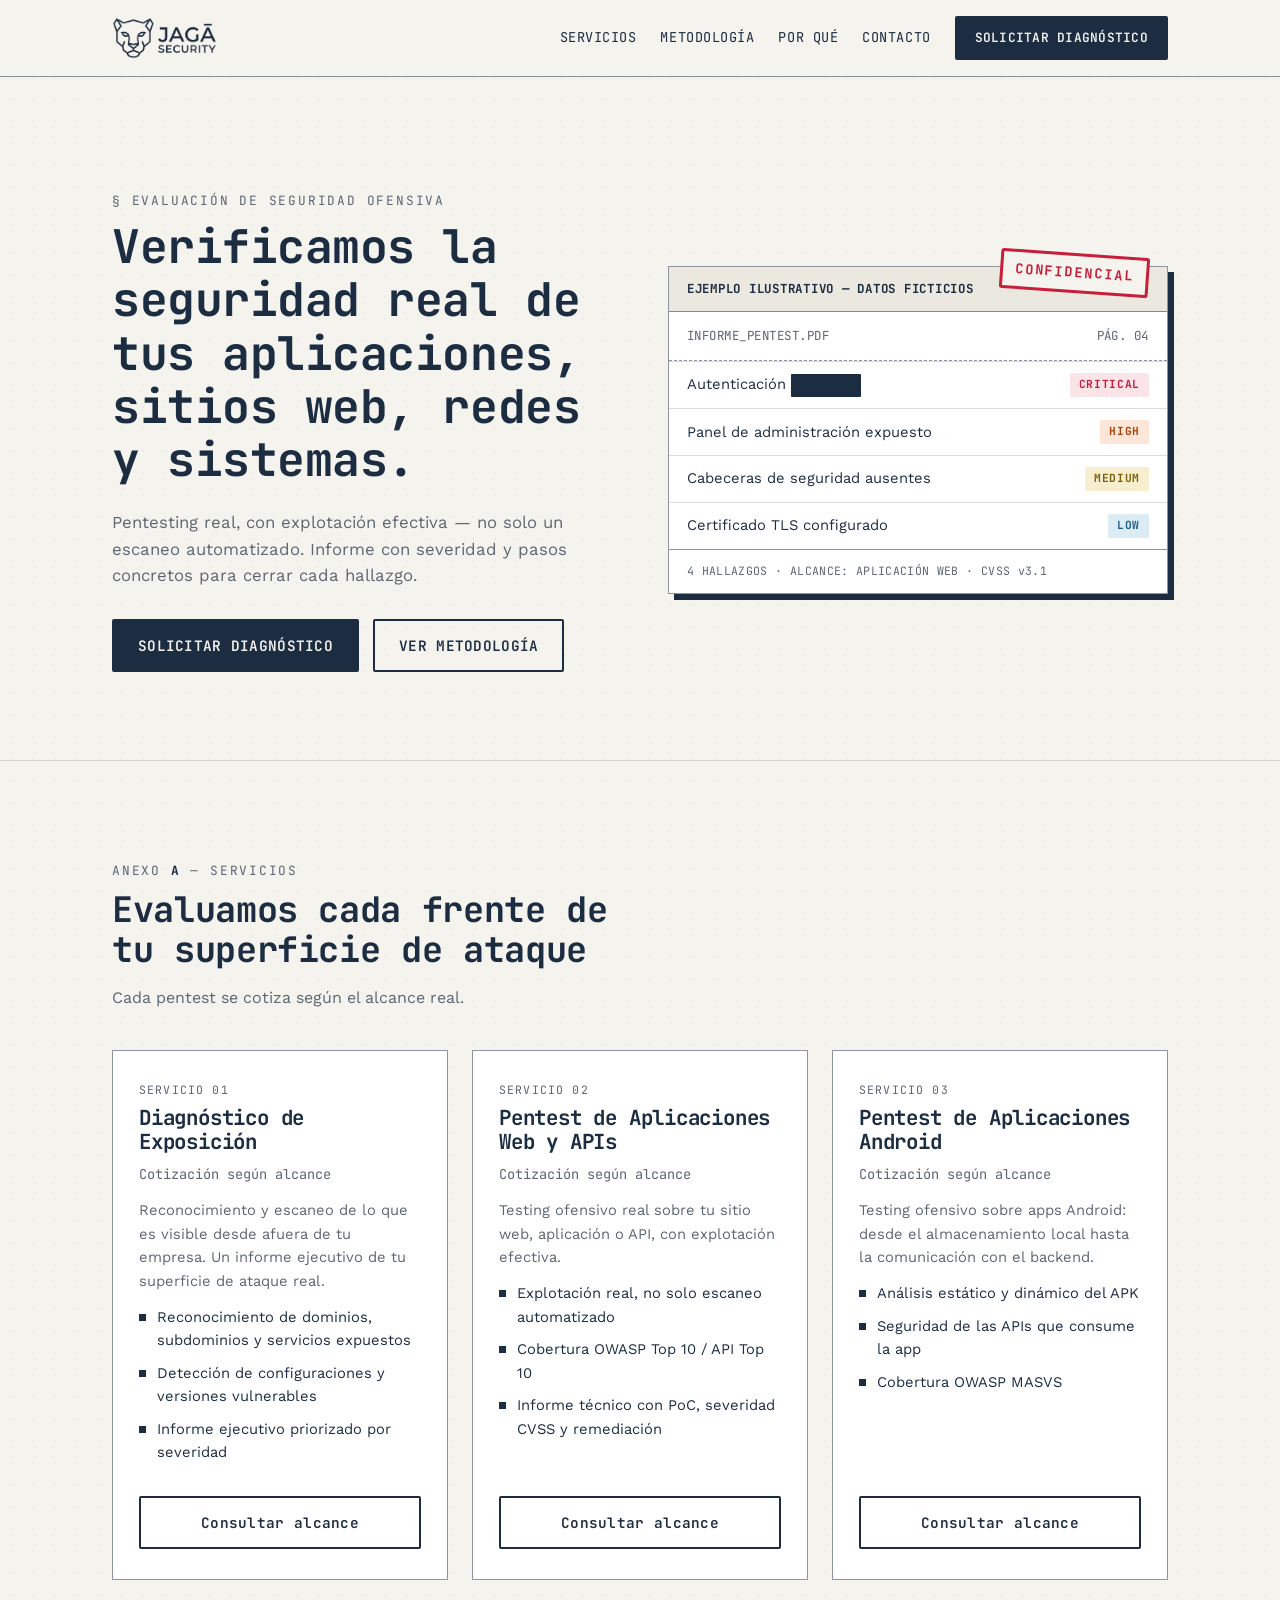
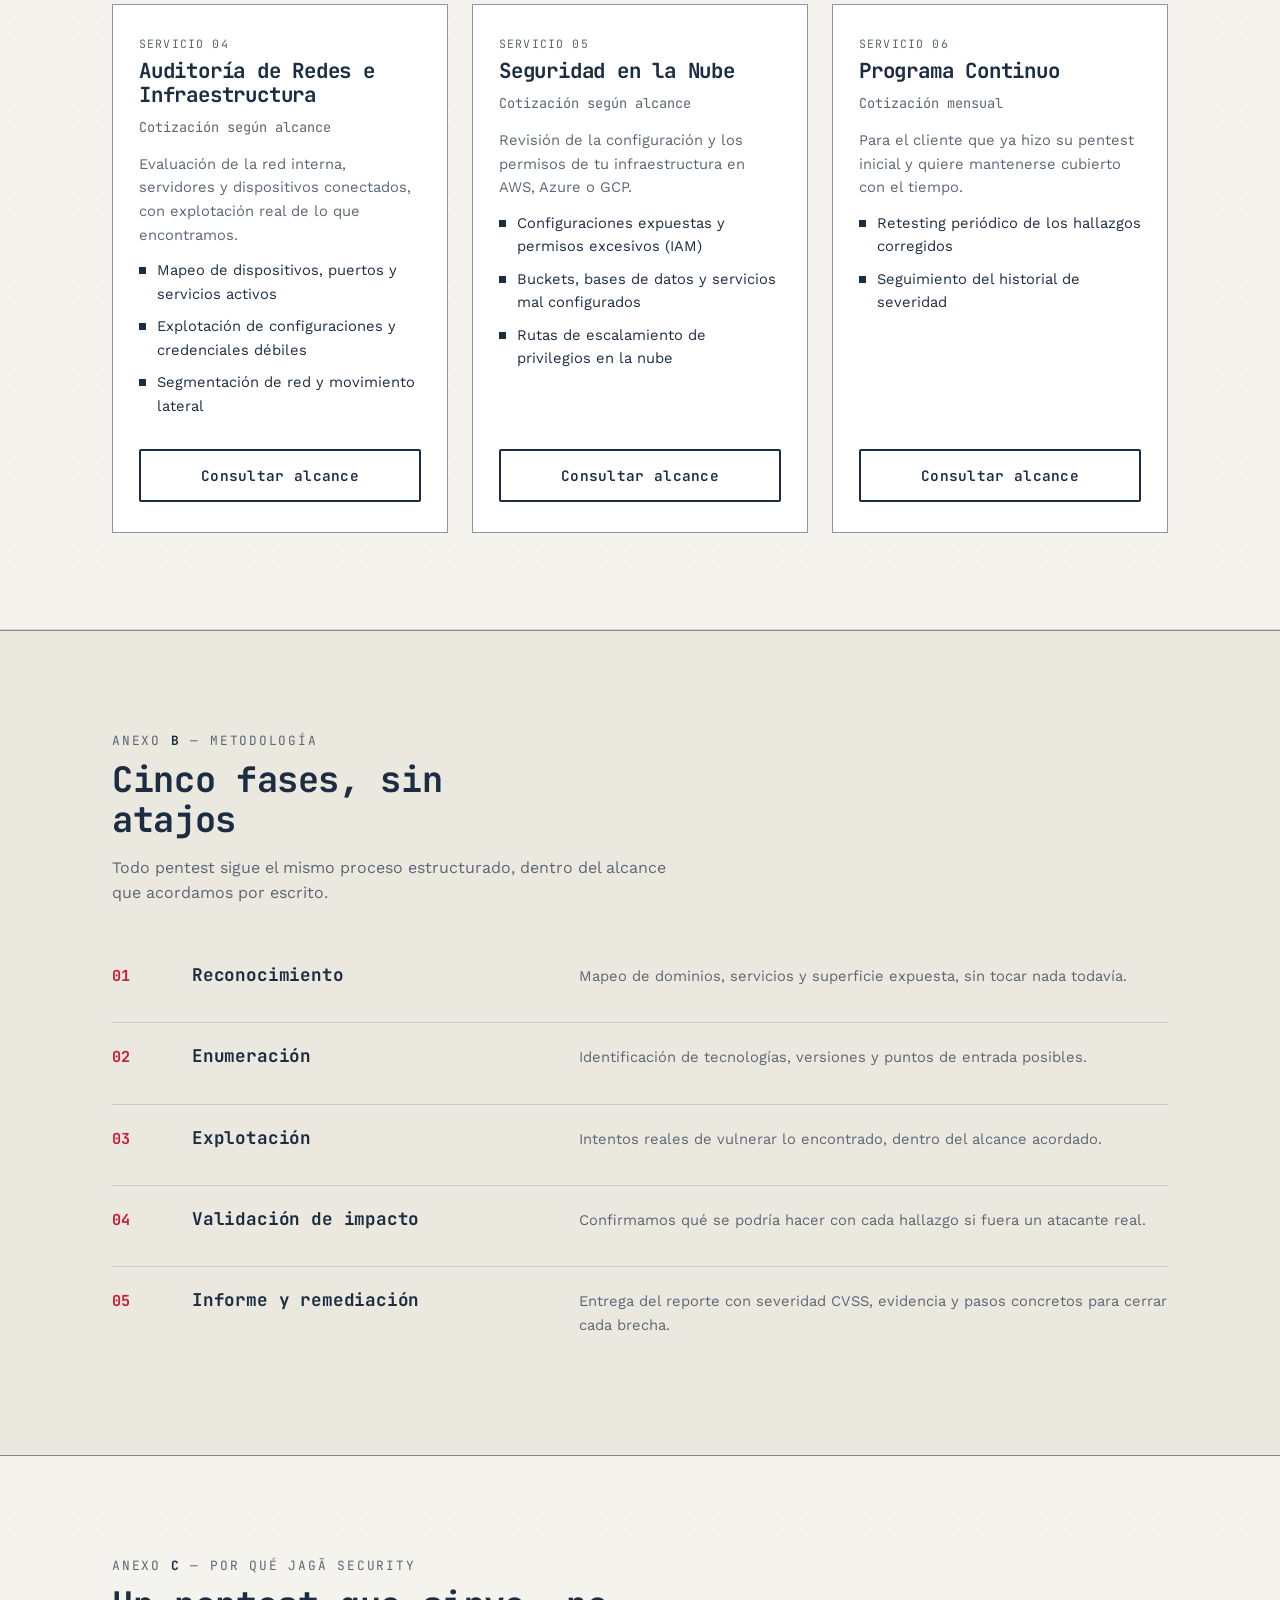
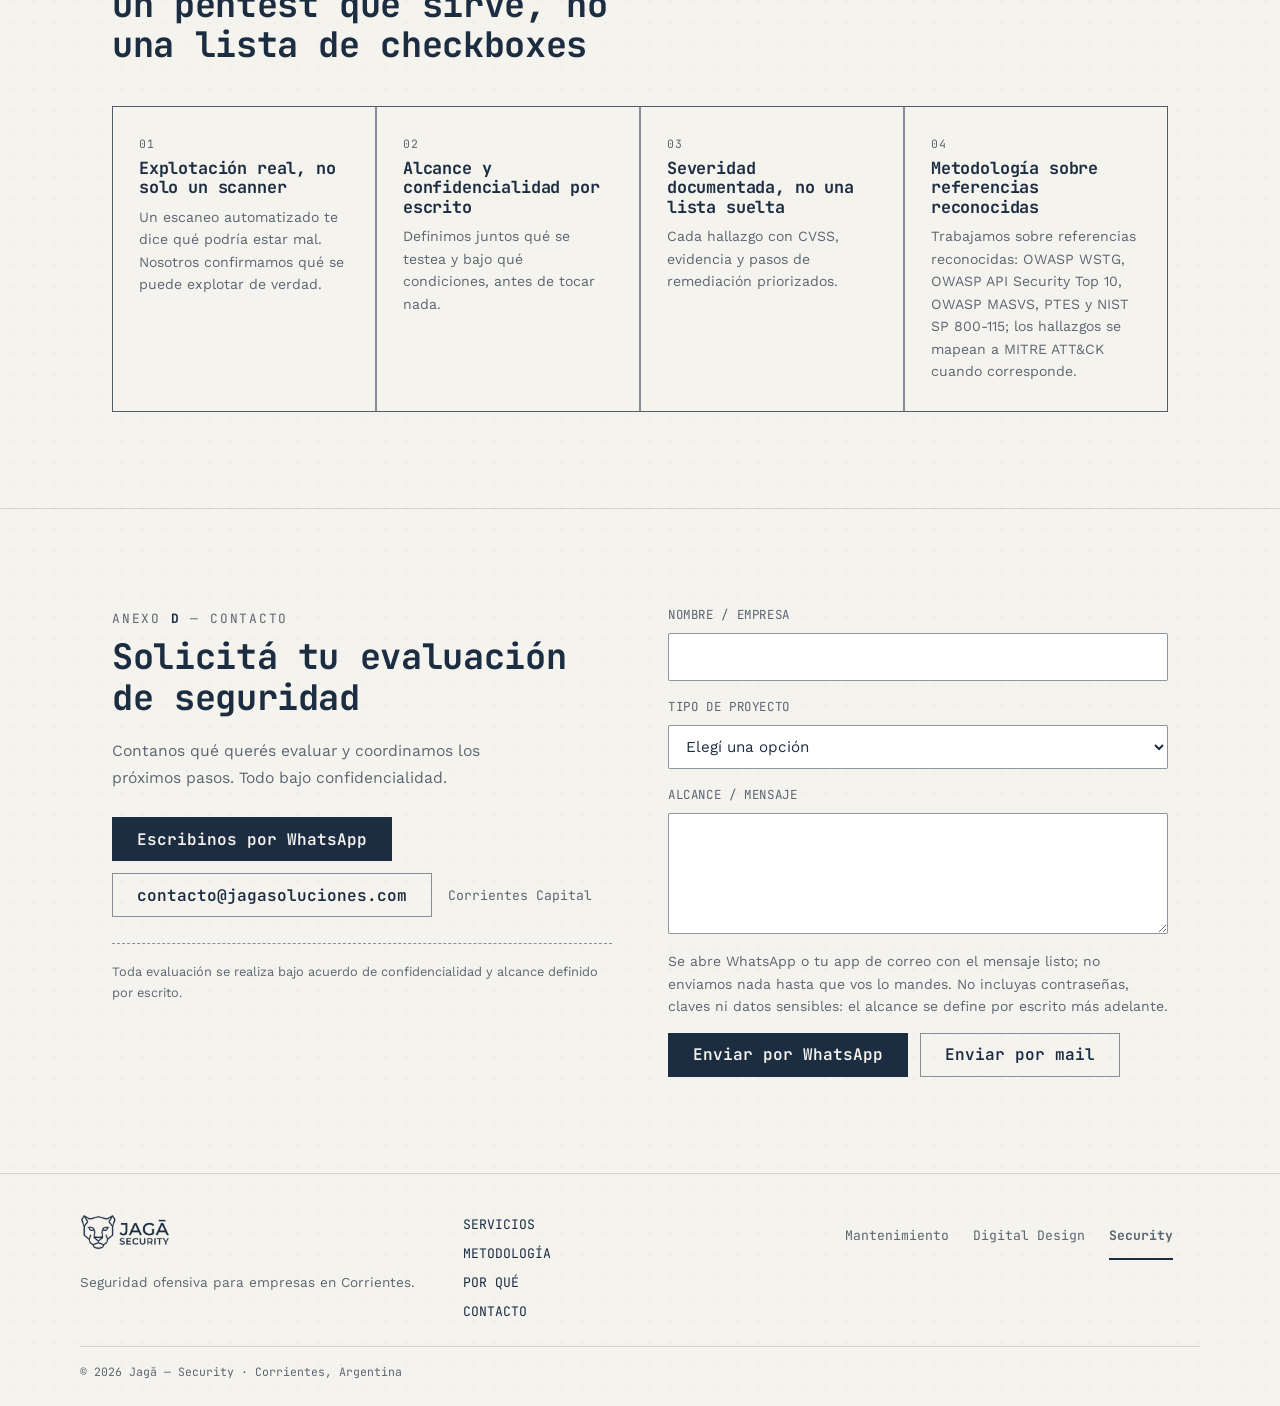
==== index.html @ 479a95fb "fix(security): quitar respuesta ante incidentes del Programa Continuo Co-Authored-By: Claude Opus 5." ====
<!DOCTYPE html>
<html lang="es">
<head>
<meta charset="utf-8">
<meta http-equiv="Content-Security-Policy" content="default-src 'none'; script-src 'self'; style-src 'self' 'unsafe-inline'; img-src 'self' data:; font-src 'self'; connect-src 'none'; frame-src 'none'; media-src 'none'; object-src 'none'; base-uri 'none'; form-action 'none'">
<meta name="referrer" content="no-referrer">
<meta name="viewport" content="width=device-width, initial-scale=1.0">
<title>Jagā Security — Pentesting y Seguridad Ofensiva en Corrientes</title>
<meta name="description" content="Pentesting real sobre tu aplicación web, API o infraestructura. Explotación efectiva, no solo un escaneo — informe con severidad CVSS y remediación. Corrientes Capital.">
<link rel="canonical" href="https://security.jagasoluciones.com/">

<!-- Open Graph -->
<meta property="og:type" content="website">
<meta property="og:site_name" content="Jagā Security">
<meta property="og:title" content="Jagā Security — Pentesting y Auditorías de Seguridad Ofensiva">
<meta property="og:description" content="Explotación real, no solo un escaneo. Informe con severidad CVSS y remediación. Corrientes Capital.">
<meta property="og:url" content="https://security.jagasoluciones.com/">
<meta property="og:locale" content="es_AR">

<!-- Twitter -->
<meta name="twitter:card" content="summary">
<meta name="twitter:title" content="Jagā Security — Pentesting y Auditorías de Seguridad Ofensiva">
<meta name="twitter:description" content="Explotación real, no solo un escaneo. Informe con severidad CVSS y remediación. Corrientes Capital.">

<meta name="robots" content="index, follow">
<meta name="theme-color" content="#f5f3ee">

<!-- Favicon: monograma en línea, sin depender de un archivo externo -->
<link rel="icon" href="data:image/svg+xml,%3Csvg xmlns='http://www.w3.org/2000/svg' viewBox='0 0 32 32'%3E%3Crect width='32' height='32' fill='%23f5f3ee'/%3E%3Cpath d='M10 8h7a6.5 6.5 0 0 1 0 13H10' fill='none' stroke='%231c2d42' stroke-width='2.2' stroke-linecap='square'/%3E%3C/svg%3E">

<link rel="preload" href="fonts/work-sans-latin-400-normal.woff2" as="font" type="font/woff2" crossorigin>

<link rel="stylesheet" href="jaga-shared.css">
<link rel="stylesheet" href="styles.css">

<!-- JSON-LD: LocalBusiness -->
<script type="application/ld+json">
{
  "@context": "https://schema.org",
  "@type": "ProfessionalService",
  "name": "Jagā Security",
  "url": "https://security.jagasoluciones.com/",
  "email": "contacto@jagasoluciones.com",
  "address": {
    "@type": "PostalAddress",
    "addressLocality": "Corrientes",
    "addressRegion": "Corrientes",
    "addressCountry": "AR"
  },
  "geo": { "@type": "GeoCoordinates", "latitude": -27.4780009, "longitude": -58.8132239 },
  "areaServed": {
    "@type": "GeoCircle",
    "geoMidpoint": { "@type": "GeoCoordinates", "latitude": -27.4780009, "longitude": -58.8132239 },
    "geoRadius": "10000"
  },
  "description": "Pentesting y auditorías de seguridad ofensiva sobre aplicaciones web, APIs e infraestructura, para empresas y PyMEs en Corrientes Capital."
}
</script>
</head>
<body>

<a class="jaga-skip" href="#inicio">Saltar al contenido</a>

<header style="position:sticky; top:0; z-index:50; background:var(--paper); border-bottom:1px solid var(--line-strong);">
  <div class="wrap" style="display:flex; align-items:center; justify-content:space-between; gap:20px; padding:16px clamp(20px,5vw,32px);">
    <a href="#inicio" aria-label="Jagā Security — inicio" style="display:flex; align-items:center;">
      <img src="img/jaga-security-logo.png" alt="Jagā Security" style="height:42px; width:auto;">
    </a>

    <nav id="nav-links" aria-label="Navegación principal">
      <a href="#servicios" style="font-family:var(--font-mono); font-size:0.85rem; letter-spacing:0.04em; text-decoration:none; color:var(--ink);">SERVICIOS</a>
      <a href="#metodologia" style="font-family:var(--font-mono); font-size:0.85rem; letter-spacing:0.04em; text-decoration:none; color:var(--ink);">METODOLOGÍA</a>
      <a href="#porque" style="font-family:var(--font-mono); font-size:0.85rem; letter-spacing:0.04em; text-decoration:none; color:var(--ink);">POR QUÉ</a>
      <a href="#contacto" style="font-family:var(--font-mono); font-size:0.85rem; letter-spacing:0.04em; text-decoration:none; color:var(--ink);">CONTACTO</a>
      <a href="https://wa.me/5493794870266?text=Hola%2C%20quiero%20consultar%20por%20un%20pentest" target="_blank" rel="noopener" class="btn btn-primary" style="padding:10px 18px; font-size:0.8rem;">SOLICITAR DIAGNÓSTICO</a>
    </nav>

    <button class="btn nav-toggle" id="nav-toggle" aria-expanded="false" aria-controls="nav-links" aria-label="Abrir menú" style="padding:9px 14px; font-size:0.8rem;">[ MENÚ ]</button>
  </div>
</header>

<main id="inicio">

  <!-- ================= HERO ================= -->
  <section style="padding:clamp(56px,9vw,110px) 0 clamp(48px,7vw,88px);">
    <div class="wrap" style="display:grid; grid-template-columns:repeat(auto-fit,minmax(340px,1fr)); gap:56px; align-items:center;">
      <div>
        <p class="exhibit">§ EVALUACIÓN DE SEGURIDAD OFENSIVA</p>
        <h1 style="font-size:clamp(2rem,4.4vw,2.9rem); margin:0 0 22px; max-width:18ch;">Verificamos la seguridad real de tus aplicaciones, sitios web, redes y sistemas.</h1>
        <p style="font-size:1.05rem; color:var(--ink-muted); max-width:48ch; margin:0 0 30px;">Pentesting real, con explotación efectiva — no solo un escaneo automatizado. Informe con severidad y pasos concretos para cerrar cada hallazgo.</p>
        <div style="display:flex; flex-wrap:wrap; gap:14px;">
          <a href="#contacto" class="btn btn-primary">SOLICITAR DIAGNÓSTICO</a>
          <a href="#metodologia" class="btn btn-outline">VER METODOLOGÍA</a>
        </div>
      </div>

      <div class="report-panel">
        <span class="report-stamp">CONFIDENCIAL</span>
        <p class="report-panel__note">Ejemplo ilustrativo — datos ficticios</p>
        <div class="report-panel__head">
          <span>INFORME_PENTEST.PDF</span>
          <span>PÁG. 04</span>
        </div>
        <div class="report-panel__row">
          <span>Autenticación <span class="redact">&nbsp;&nbsp;&nbsp;&nbsp;&nbsp;&nbsp;&nbsp;&nbsp;&nbsp;&nbsp;&nbsp;&nbsp;&nbsp;&nbsp;</span></span>
          <span class="tag tag-critical">CRITICAL</span>
        </div>
        <div class="report-panel__row">
          <span>Panel de administración expuesto</span>
          <span class="tag tag-high">HIGH</span>
        </div>
        <div class="report-panel__row">
          <span>Cabeceras de seguridad ausentes</span>
          <span class="tag tag-medium">MEDIUM</span>
        </div>
        <div class="report-panel__row">
          <span>Certificado TLS configurado</span>
          <span class="tag tag-low">LOW</span>
        </div>
        <div class="report-panel__foot">4 HALLAZGOS · ALCANCE: APLICACIÓN WEB · CVSS v3.1</div>
      </div>
    </div>
  </section>

  <hr class="hr">

  <!-- ================= SERVICIOS ================= -->
  <section id="servicios" class="wrap" style="padding:clamp(56px,8vw,96px) clamp(20px,5vw,32px);">
    <p class="exhibit">ANEXO <b>A</b> — SERVICIOS</p>
    <h2 style="font-size:clamp(1.6rem,3vw,2.2rem); max-width:26ch; margin:0 0 14px;">Evaluamos cada frente de tu superficie de ataque</h2>
    <p style="font-size:1rem; color:var(--ink-muted); max-width:56ch; margin:0 0 40px;">Cada pentest se cotiza según el alcance real.</p>

    <div style="display:grid; grid-template-columns:repeat(auto-fit,minmax(280px,1fr)); gap:24px; align-items:stretch;">
      <div class="card">
        <p class="card__kicker">Servicio 01</p>
        <h3 class="card__title">Diagnóstico de Exposición</h3>
        <p class="card__price">Cotización según alcance</p>
        <p style="font-size:0.92rem; color:var(--ink-muted); margin:0 0 6px;">Reconocimiento y escaneo de lo que es visible desde afuera de tu empresa. Un informe ejecutivo de tu superficie de ataque real.</p>
        <ul class="card__list">
          <li>Reconocimiento de dominios, subdominios y servicios expuestos</li>
          <li>Detección de configuraciones y versiones vulnerables</li>
          <li>Informe ejecutivo priorizado por severidad</li>
        </ul>
        <a href="https://wa.me/5493794870266?text=Hola%2C%20quiero%20consultar%20por%20el%20Diagn%C3%B3stico%20de%20Exposici%C3%B3n" target="_blank" rel="noopener" class="btn btn-outline btn-block">Consultar alcance</a>
      </div>

      <div class="card">
        <p class="card__kicker">Servicio 02</p>
        <h3 class="card__title">Pentest de Aplicaciones Web y APIs</h3>
        <p class="card__price">Cotización según alcance</p>
        <p style="font-size:0.92rem; color:var(--ink-muted); margin:0 0 6px;">Testing ofensivo real sobre tu sitio web, aplicación o API, con explotación efectiva.</p>
        <ul class="card__list">
          <li>Explotación real, no solo escaneo automatizado</li>
          <li>Cobertura OWASP Top 10 / API Top 10</li>
          <li>Informe técnico con PoC, severidad CVSS y remediación</li>
        </ul>
        <a href="https://wa.me/5493794870266?text=Hola%2C%20quiero%20consultar%20por%20el%20Pentest%20de%20Aplicaciones%20Web" target="_blank" rel="noopener" class="btn btn-outline btn-block">Consultar alcance</a>
      </div>

      <div class="card">
        <p class="card__kicker">Servicio 03</p>
        <h3 class="card__title">Pentest de Aplicaciones Android</h3>
        <p class="card__price">Cotización según alcance</p>
        <p style="font-size:0.92rem; color:var(--ink-muted); margin:0 0 6px;">Testing ofensivo sobre apps Android: desde el almacenamiento local hasta la comunicación con el backend.</p>
        <ul class="card__list">
          <li>Análisis estático y dinámico del APK</li>
          <li>Seguridad de las APIs que consume la app</li>
          <li>Cobertura OWASP MASVS</li>
        </ul>
        <a href="https://wa.me/5493794870266?text=Hola%2C%20quiero%20consultar%20por%20el%20Pentest%20de%20Aplicaciones%20Android" target="_blank" rel="noopener" class="btn btn-outline btn-block">Consultar alcance</a>
      </div>

      <div class="card">
        <p class="card__kicker">Servicio 04</p>
        <h3 class="card__title">Auditoría de Redes e Infraestructura</h3>
        <p class="card__price">Cotización según alcance</p>
        <p style="font-size:0.92rem; color:var(--ink-muted); margin:0 0 6px;">Evaluación de la red interna, servidores y dispositivos conectados, con explotación real de lo que encontramos.</p>
        <ul class="card__list">
          <li>Mapeo de dispositivos, puertos y servicios activos</li>
          <li>Explotación de configuraciones y credenciales débiles</li>
          <li>Segmentación de red y movimiento lateral</li>
        </ul>
        <a href="https://wa.me/5493794870266?text=Hola%2C%20quiero%20consultar%20por%20la%20Auditor%C3%ADa%20de%20Redes%20e%20Infraestructura" target="_blank" rel="noopener" class="btn btn-outline btn-block">Consultar alcance</a>
      </div>

      <div class="card">
        <p class="card__kicker">Servicio 05</p>
        <h3 class="card__title">Seguridad en la Nube</h3>
        <p class="card__price">Cotización según alcance</p>
        <p style="font-size:0.92rem; color:var(--ink-muted); margin:0 0 6px;">Revisión de la configuración y los permisos de tu infraestructura en AWS, Azure o GCP.</p>
        <ul class="card__list">
          <li>Configuraciones expuestas y permisos excesivos (IAM)</li>
          <li>Buckets, bases de datos y servicios mal configurados</li>
          <li>Rutas de escalamiento de privilegios en la nube</li>
        </ul>
        <a href="https://wa.me/5493794870266?text=Hola%2C%20quiero%20consultar%20por%20Seguridad%20en%20la%20Nube" target="_blank" rel="noopener" class="btn btn-outline btn-block">Consultar alcance</a>
      </div>

      <div class="card">
        <p class="card__kicker">Servicio 06</p>
        <h3 class="card__title">Programa Continuo</h3>
        <p class="card__price">Cotización mensual</p>
        <p style="font-size:0.92rem; color:var(--ink-muted); margin:0 0 6px;">Para el cliente que ya hizo su pentest inicial y quiere mantenerse cubierto con el tiempo.</p>
        <ul class="card__list">
          <li>Retesting periódico de los hallazgos corregidos</li>
          <li>Seguimiento del historial de severidad</li>
        </ul>
        <a href="https://wa.me/5493794870266?text=Hola%2C%20quiero%20consultar%20por%20el%20Programa%20Continuo" target="_blank" rel="noopener" class="btn btn-outline btn-block">Consultar alcance</a>
      </div>
    </div>
  </section>

  <hr class="hr">

  <!-- ================= METODOLOGÍA ================= -->
  <section id="metodologia" style="background:var(--paper-dim); border-top:1px solid var(--line-strong); border-bottom:1px solid var(--line-strong);">
    <div class="wrap" style="padding:clamp(56px,8vw,96px) clamp(20px,5vw,32px);">
      <p class="exhibit">ANEXO <b>B</b> — METODOLOGÍA</p>
      <h2 style="font-size:clamp(1.6rem,3vw,2.2rem); max-width:20ch; margin:0 0 14px;">Cinco fases, sin atajos</h2>
      <p style="font-size:1rem; color:var(--ink-muted); max-width:56ch; margin:0 0 36px;">Todo pentest sigue el mismo proceso estructurado, dentro del alcance que acordamos por escrito.</p>

      <div>
        <div class="method-step">
          <p class="method-step__num">01</p>
          <h3 class="method-step__title">Reconocimiento</h3>
          <p class="method-step__desc">Mapeo de dominios, servicios y superficie expuesta, sin tocar nada todavía.</p>
        </div>
        <div class="method-step">
          <p class="method-step__num">02</p>
          <h3 class="method-step__title">Enumeración</h3>
          <p class="method-step__desc">Identificación de tecnologías, versiones y puntos de entrada posibles.</p>
        </div>
        <div class="method-step">
          <p class="method-step__num">03</p>
          <h3 class="method-step__title">Explotación</h3>
          <p class="method-step__desc">Intentos reales de vulnerar lo encontrado, dentro del alcance acordado.</p>
        </div>
        <div class="method-step">
          <p class="method-step__num">04</p>
          <h3 class="method-step__title">Validación de impacto</h3>
          <p class="method-step__desc">Confirmamos qué se podría hacer con cada hallazgo si fuera un atacante real.</p>
        </div>
        <div class="method-step">
          <p class="method-step__num">05</p>
          <h3 class="method-step__title">Informe y remediación</h3>
          <p class="method-step__desc">Entrega del reporte con severidad CVSS, evidencia y pasos concretos para cerrar cada brecha.</p>
        </div>
      </div>
    </div>
  </section>

  <!-- ================= POR QUÉ ================= -->
  <section id="porque" class="wrap" style="padding:clamp(56px,8vw,96px) clamp(20px,5vw,32px);">
    <p class="exhibit">ANEXO <b>C</b> — POR QUÉ JAGĀ SECURITY</p>
    <h2 style="font-size:clamp(1.6rem,3vw,2.2rem); max-width:24ch; margin:0 0 40px;">Un pentest que sirve, no una lista de checkboxes</h2>

    <div style="display:grid; grid-template-columns:repeat(auto-fit,minmax(240px,1fr)); gap:2px; background:var(--line-strong); border:1px solid var(--line-strong);">
      <div style="background:var(--paper); padding:28px 26px;">
        <p class="card__kicker">01</p>
        <h3 style="font-size:1.05rem; margin:0 0 8px;">Explotación real, no solo un scanner</h3>
        <p style="font-size:0.88rem; color:var(--ink-muted); margin:0;">Un escaneo automatizado te dice qué podría estar mal. Nosotros confirmamos qué se puede explotar de verdad.</p>
      </div>
      <div style="background:var(--paper); padding:28px 26px;">
        <p class="card__kicker">02</p>
        <h3 style="font-size:1.05rem; margin:0 0 8px;">Alcance y confidencialidad por escrito</h3>
        <p style="font-size:0.88rem; color:var(--ink-muted); margin:0;">Definimos juntos qué se testea y bajo qué condiciones, antes de tocar nada.</p>
      </div>
      <div style="background:var(--paper); padding:28px 26px;">
        <p class="card__kicker">03</p>
        <h3 style="font-size:1.05rem; margin:0 0 8px;">Severidad documentada, no una lista suelta</h3>
        <p style="font-size:0.88rem; color:var(--ink-muted); margin:0;">Cada hallazgo con CVSS, evidencia y pasos de remediación priorizados.</p>
      </div>
      <div style="background:var(--paper); padding:28px 26px;">
        <p class="card__kicker">04</p>
        <h3 style="font-size:1.05rem; margin:0 0 8px;">Metodología sobre referencias reconocidas</h3>
        <p style="font-size:0.88rem; color:var(--ink-muted); margin:0;">Trabajamos sobre referencias reconocidas: OWASP WSTG, OWASP API Security Top 10, OWASP MASVS, PTES y NIST SP 800-115; los hallazgos se mapean a MITRE ATT&amp;CK cuando corresponde.</p>
      </div>
    </div>
  </section>

  <hr class="hr">

  <!-- ================= CONTACTO ================= -->
  <section id="contacto" class="wrap" style="padding:clamp(56px,8vw,96px) clamp(20px,5vw,32px);">
    <div style="display:grid; grid-template-columns:repeat(auto-fit,minmax(300px,1fr)); gap:56px;">
      <div>
        <p class="exhibit">ANEXO <b>D</b> — CONTACTO</p>
        <h2 style="font-size:clamp(1.6rem,3vw,2.2rem); margin:0 0 20px;">Solicitá tu evaluación de seguridad</h2>
        <p style="font-size:0.98rem; line-height:1.7; color:var(--ink-muted); margin:0 0 26px; max-width:420px;">Contanos qué querés evaluar y coordinamos los próximos pasos. Todo bajo confidencialidad.</p>
        <address class="jaga-contact" data-jaga-contact>
          <a class="jaga-btn jaga-btn--primary" href="https://wa.me/5493794870266?text=Hola%2C%20quiero%20consultar%20por%20un%20pentest" target="_blank" rel="noopener">Escribinos por WhatsApp</a>
          <a class="jaga-btn" href="mailto:contacto@jagasoluciones.com">contacto@jagasoluciones.com</a>
          <span class="jaga-contact__meta">Corrientes Capital</span>
        </address>
        <p style="font-size:0.8rem; color:var(--ink-muted); margin:26px 0 0; padding-top:18px; border-top:1px dashed var(--line-strong);">Toda evaluación se realiza bajo acuerdo de confidencialidad y alcance definido por escrito.</p>
      </div>

      <div class="jaga-composer" data-jaga-composer data-wa="5493794870266" data-mail="contacto@jagasoluciones.com" data-brand="Security">
        <div class="jaga-field">
          <label for="c-nombre">Nombre / Empresa</label>
          <input class="input" id="c-nombre" type="text" maxlength="80" autocomplete="organization" data-f-name>
        </div>
        <div class="jaga-field">
          <label for="c-tipo">Tipo de proyecto</label>
          <select class="input" id="c-tipo" data-f-type>
            <option value="">Elegí una opción</option>
            <option>Aplicación web</option>
            <option>API</option>
            <option>Aplicación Android</option>
            <option>Infraestructura / red</option>
            <option>Nube</option>
            <option>No estoy seguro</option>
          </select>
        </div>
        <div class="jaga-field">
          <label for="c-msg">Alcance / mensaje</label>
          <textarea class="input" id="c-msg" rows="4" maxlength="600" data-f-msg></textarea>
        </div>
        <p class="jaga-hint">Se abre WhatsApp o tu app de correo con el mensaje listo; no enviamos nada hasta que vos lo mandes.
          No incluyas contraseñas, claves ni datos sensibles: el alcance se define por escrito más adelante.</p>
        <p class="jaga-actions">
          <a class="jaga-btn jaga-btn--primary" data-send-wa href="https://wa.me/5493794870266" target="_blank" rel="noopener">Enviar por WhatsApp</a>
          <a class="jaga-btn" data-send-mail href="mailto:contacto@jagasoluciones.com">Enviar por mail</a>
        </p>
      </div>
    </div>
  </section>

  <hr class="hr">

</main>

  <!-- ================= FOOTER ================= -->
  <footer style="padding:40px clamp(20px,5vw,32px) 24px;">
    <div class="wrap" style="padding:0; display:grid; grid-template-columns:repeat(auto-fit,minmax(220px,1fr)); gap:28px;">
      <div>
        <a href="#inicio" style="display:inline-block;">
          <img src="img/jaga-security-logo.png" alt="Jagā Security" style="height:36px; width:auto;">
        </a>
        <p style="font-size:0.85rem; color:var(--ink-muted); margin:14px 0 0;">Seguridad ofensiva para empresas en Corrientes.</p>
      </div>
      <nav style="display:flex; flex-direction:column; gap:8px; font-family:var(--font-mono); font-size:0.82rem;">
        <a href="#servicios" style="text-decoration:none; color:var(--ink);">SERVICIOS</a>
        <a href="#metodologia" style="text-decoration:none; color:var(--ink);">METODOLOGÍA</a>
        <a href="#porque" style="text-decoration:none; color:var(--ink);">POR QUÉ</a>
        <a href="#contacto" style="text-decoration:none; color:var(--ink);">CONTACTO</a>
      </nav>
      <div style="font-family:var(--font-mono); font-size:0.82rem; color:var(--ink-muted);">
        <nav class="jaga-switcher" aria-label="Marcas Jagā" data-jaga-switcher>
          <ul>
            <li><a href="https://mantenimiento.jagasoluciones.com/">Mantenimiento</a></li>
            <li><a href="https://design.jagasoluciones.com/">Digital Design</a></li>
            <li><a href="https://security.jagasoluciones.com/" aria-current="page">Security</a></li>
          </ul>
        </nav>
      </div>
    </div>
    <div class="wrap" style="padding-left:0; padding-right:0; margin-top:24px; padding-top:16px; border-top:1px solid var(--line); display:flex; flex-wrap:wrap; justify-content:space-between; gap:8px; font-family:var(--font-mono); font-size:0.72rem; color:var(--ink-muted);">
      <span>© 2026 Jagā — Security · Corrientes, Argentina</span>
    </div>
  </footer>


<script src="script.js"></script>
<script src="composer.js" defer></script>
</body>
</html>
---- jaga-shared.css ----
/* jaga-shared.css — capa compartida de las cuatro webs Jagā (hub + 3 marcas).
   Regla: este archivo NO impone la identidad visual. Cada sitio sobrescribe los tokens --jaga-* en su
   propio styles.css (que se carga DESPUÉS) con SUS colores y SUS fuentes. Lo compartido es el comportamiento:
   foco visible, skip link, selector de marcas, bloque de contacto, redactor de mensaje, movimiento reducido.
   Es el mismo archivo, byte a byte, en los cuatro repos (se copia; no se enlaza entre repos). */

:root {
  /* Tokens que cada marca redefine */
  --jaga-accent: #ae1800;
  --jaga-on-accent: #ffffff;
  --jaga-fg: #201e1d;
  --jaga-fg-muted: #4a4747;
  --jaga-bg: #f3f2f2;
  --jaga-surface: #eae9e9;
  --jaga-border: rgba(32, 30, 29, 0.35);
  --jaga-font-ui: system-ui, -apple-system, "Segoe UI", sans-serif;
  --jaga-font-mono: ui-monospace, "SF Mono", Consolas, monospace;
  /* Tokens estructurales compartidos */
  --jaga-space-1: 4px;
  --jaga-space-2: 8px;
  --jaga-space-3: 12px;
  --jaga-space-4: 16px;
  --jaga-space-6: 24px;
  --jaga-space-8: 32px;
  --jaga-radius: 0;
  --jaga-tap: 44px; /* alto mínimo de elementos tocables */
}

/* Foco visible y consistente */
:focus-visible { outline: 2px solid var(--jaga-accent); outline-offset: 3px; }

/* Skip link */
.jaga-skip {
  position: absolute; left: var(--jaga-space-4); top: -100px; z-index: 1000;
  background: var(--jaga-fg); color: var(--jaga-bg); padding: var(--jaga-space-3) var(--jaga-space-4);
  font-family: var(--jaga-font-ui); text-decoration: none;
}
.jaga-skip:focus { top: var(--jaga-space-4); }

/* Selector de marcas */
.jaga-switcher ul { display: flex; flex-wrap: wrap; gap: var(--jaga-space-2) var(--jaga-space-6); list-style: none; margin: 0; padding: 0; }
.jaga-switcher a { color: inherit; text-decoration: none; padding: var(--jaga-space-2) 0; display: inline-block; min-height: var(--jaga-tap); line-height: calc(var(--jaga-tap) - 16px); border-bottom: 2px solid transparent; }
.jaga-switcher a:hover { border-bottom-color: currentColor; }
.jaga-switcher a[aria-current="page"] { font-weight: 700; border-bottom-color: var(--jaga-accent); }

/* Botones */
.jaga-btn {
  display: inline-flex; align-items: center; justify-content: center; gap: var(--jaga-space-2);
  min-height: var(--jaga-tap); padding: 0 var(--jaga-space-6);
  font-family: var(--jaga-font-ui); font-weight: 600; text-decoration: none;
  color: var(--jaga-fg); background: transparent; border: 1px solid var(--jaga-border); border-radius: var(--jaga-radius);
}
.jaga-btn:hover { border-color: var(--jaga-accent); }
.jaga-btn--primary { color: var(--jaga-on-accent); background: var(--jaga-accent); border-color: var(--jaga-accent); }

/* Contacto */
.jaga-contact { font-style: normal; display: flex; flex-wrap: wrap; align-items: center; gap: var(--jaga-space-3) var(--jaga-space-4); }
.jaga-contact__tel, .jaga-contact__meta { color: inherit; }

/* Redactor de mensaje */
.jaga-composer { display: grid; gap: var(--jaga-space-4); max-width: 560px; }
.jaga-field { display: grid; gap: var(--jaga-space-2); }
.jaga-field label { font-family: var(--jaga-font-mono); font-size: 0.8rem; letter-spacing: 0.04em; text-transform: uppercase; }
.jaga-field input, .jaga-field select, .jaga-field textarea {
  font: inherit; color: var(--jaga-fg); background: var(--jaga-surface);
  border: 1px solid var(--jaga-border); border-radius: var(--jaga-radius); padding: var(--jaga-space-3) var(--jaga-space-4); min-height: var(--jaga-tap);
}
.jaga-hint { font-size: 0.875rem; color: var(--jaga-fg-muted); margin: 0; }
.jaga-actions { display: flex; flex-wrap: wrap; gap: var(--jaga-space-3); margin: 0; }

.jaga-visually-hidden { position: absolute !important; width: 1px; height: 1px; overflow: hidden; clip: rect(0 0 0 0); white-space: nowrap; }

/* Movimiento reducido: apaga animaciones y transiciones de TODO el sitio (también las inline) */
@media (prefers-reduced-motion: reduce) {
  *, *::before, *::after {
    animation-duration: 0.001ms !important;
    animation-iteration-count: 1 !important;
    transition-duration: 0.001ms !important;
    scroll-behavior: auto !important;
  }
}
---- styles.css ----
/* Fuentes alojadas en el propio sitio (fonts/, licencias SIL OFL en fonts/LICENSE-*.txt). */
@font-face {
  font-family: "JetBrains Mono";
  font-style: normal;
  font-weight: 400;
  font-display: swap;
  src: url("fonts/jetbrains-mono-latin-ext-400-normal.woff2") format("woff2");
  unicode-range: U+0100-02BA, U+02BD-02C5, U+02C7-02CC, U+02CE-02D7, U+02DD-02FF, U+0304, U+0308, U+0329, U+1D00-1DBF, U+1E00-1E9F, U+1EF2-1EFF, U+2020, U+20A0-20AB, U+20AD-20C0, U+2113, U+2C60-2C7F, U+A720-A7FF;
}
@font-face {
  font-family: "JetBrains Mono";
  font-style: normal;
  font-weight: 400;
  font-display: swap;
  src: url("fonts/jetbrains-mono-latin-400-normal.woff2") format("woff2");
  unicode-range: U+0000-00FF, U+0131, U+0152-0153, U+02BB-02BC, U+02C6, U+02DA, U+02DC, U+0304, U+0308, U+0329, U+2000-206F, U+20AC, U+2122, U+2191, U+2193, U+2212, U+2215, U+FEFF, U+FFFD;
}
@font-face {
  font-family: "JetBrains Mono";
  font-style: normal;
  font-weight: 600;
  font-display: swap;
  src: url("fonts/jetbrains-mono-latin-ext-600-normal.woff2") format("woff2");
  unicode-range: U+0100-02BA, U+02BD-02C5, U+02C7-02CC, U+02CE-02D7, U+02DD-02FF, U+0304, U+0308, U+0329, U+1D00-1DBF, U+1E00-1E9F, U+1EF2-1EFF, U+2020, U+20A0-20AB, U+20AD-20C0, U+2113, U+2C60-2C7F, U+A720-A7FF;
}
@font-face {
  font-family: "JetBrains Mono";
  font-style: normal;
  font-weight: 600;
  font-display: swap;
  src: url("fonts/jetbrains-mono-latin-600-normal.woff2") format("woff2");
  unicode-range: U+0000-00FF, U+0131, U+0152-0153, U+02BB-02BC, U+02C6, U+02DA, U+02DC, U+0304, U+0308, U+0329, U+2000-206F, U+20AC, U+2122, U+2191, U+2193, U+2212, U+2215, U+FEFF, U+FFFD;
}
@font-face {
  font-family: "JetBrains Mono";
  font-style: normal;
  font-weight: 700;
  font-display: swap;
  src: url("fonts/jetbrains-mono-latin-ext-700-normal.woff2") format("woff2");
  unicode-range: U+0100-02BA, U+02BD-02C5, U+02C7-02CC, U+02CE-02D7, U+02DD-02FF, U+0304, U+0308, U+0329, U+1D00-1DBF, U+1E00-1E9F, U+1EF2-1EFF, U+2020, U+20A0-20AB, U+20AD-20C0, U+2113, U+2C60-2C7F, U+A720-A7FF;
}
@font-face {
  font-family: "JetBrains Mono";
  font-style: normal;
  font-weight: 700;
  font-display: swap;
  src: url("fonts/jetbrains-mono-latin-700-normal.woff2") format("woff2");
  unicode-range: U+0000-00FF, U+0131, U+0152-0153, U+02BB-02BC, U+02C6, U+02DA, U+02DC, U+0304, U+0308, U+0329, U+2000-206F, U+20AC, U+2122, U+2191, U+2193, U+2212, U+2215, U+FEFF, U+FFFD;
}
@font-face {
  font-family: "Work Sans";
  font-style: normal;
  font-weight: 400;
  font-display: swap;
  src: url("fonts/work-sans-latin-ext-400-normal.woff2") format("woff2");
  unicode-range: U+0100-02BA, U+02BD-02C5, U+02C7-02CC, U+02CE-02D7, U+02DD-02FF, U+0304, U+0308, U+0329, U+1D00-1DBF, U+1E00-1E9F, U+1EF2-1EFF, U+2020, U+20A0-20AB, U+20AD-20C0, U+2113, U+2C60-2C7F, U+A720-A7FF;
}
@font-face {
  font-family: "Work Sans";
  font-style: normal;
  font-weight: 400;
  font-display: swap;
  src: url("fonts/work-sans-latin-400-normal.woff2") format("woff2");
  unicode-range: U+0000-00FF, U+0131, U+0152-0153, U+02BB-02BC, U+02C6, U+02DA, U+02DC, U+0304, U+0308, U+0329, U+2000-206F, U+20AC, U+2122, U+2191, U+2193, U+2212, U+2215, U+FEFF, U+FFFD;
}
@font-face {
  font-family: "Work Sans";
  font-style: normal;
  font-weight: 600;
  font-display: swap;
  src: url("fonts/work-sans-latin-ext-600-normal.woff2") format("woff2");
  unicode-range: U+0100-02BA, U+02BD-02C5, U+02C7-02CC, U+02CE-02D7, U+02DD-02FF, U+0304, U+0308, U+0329, U+1D00-1DBF, U+1E00-1E9F, U+1EF2-1EFF, U+2020, U+20A0-20AB, U+20AD-20C0, U+2113, U+2C60-2C7F, U+A720-A7FF;
}
@font-face {
  font-family: "Work Sans";
  font-style: normal;
  font-weight: 600;
  font-display: swap;
  src: url("fonts/work-sans-latin-600-normal.woff2") format("woff2");
  unicode-range: U+0000-00FF, U+0131, U+0152-0153, U+02BB-02BC, U+02C6, U+02DA, U+02DC, U+0304, U+0308, U+0329, U+2000-206F, U+20AC, U+2122, U+2191, U+2193, U+2212, U+2215, U+FEFF, U+FFFD;
}

/* ============================================================
   JAGĀ SECURITY — landing
   Estética: informe confidencial. Papel, tipografía de máquina
   de escribir, barras de redacción, sello rojo. Sin build step,
   sin dependencias externas.
    Desarrollado por Jagā Digital Design — https://design.jagasoluciones.com/    
   ============================================================ */

:root {
  --paper: #f5f3ee;
  --paper-dim: #ebe8df;
  --ink: #1c2d42;
  --ink-muted: #5c6672;
  --line: rgba(28,45,66,0.16);
  --line-strong: rgba(28,45,66,0.5);

  /* Severidad — el mismo lenguaje que usa un informe de pentest real */
  --critical: #c81e3a;   --critical-bg: #fbe4e8;
  --high:     #a8420a;   --high-bg:     #fbe6d8;
  --medium:   #7a5f08;   --medium-bg:   #f7edcf;
  --low:      #1d5d8a;   --low-bg:      #dcecf5;

  --font-mono: 'JetBrains Mono', ui-monospace, 'SF Mono', Consolas, monospace;
  --font-body: 'Work Sans', system-ui, sans-serif;

  --space-1: 4px; --space-2: 8px; --space-3: 12px; --space-4: 16px;
  --space-6: 24px; --space-8: 32px;
}

/* Tokens de la capa compartida (jaga-shared.css) con la identidad de Security */
:root {
  --jaga-accent: var(--ink);
  --jaga-on-accent: var(--paper);
  --jaga-fg: var(--ink);
  --jaga-fg-muted: var(--ink-muted);
  --jaga-bg: var(--paper);
  --jaga-surface: var(--paper-dim);
  --jaga-border: var(--line-strong);
  --jaga-font-ui: var(--font-mono);
  --jaga-font-mono: var(--font-mono);
}

* , *::before, *::after { box-sizing: border-box; }
html { scroll-behavior: smooth; }
body {
  margin: 0; background: var(--paper); color: var(--ink);
  font-family: var(--font-body); font-size: 16px; line-height: 1.6;
  /* textura de papel muy sutil */
  background-image:
    radial-gradient(rgba(22,23,28,0.035) 1px, transparent 1px);
  background-size: 22px 22px;
}
h1, h2, h3 { font-family: var(--font-mono); font-weight: 700; line-height: 1.15; margin: 0 0 var(--space-3); letter-spacing: -0.01em; }
p { margin: 0 0 var(--space-3); }
a { color: var(--ink); }
img { display: block; max-width: 100%; }
ul { margin: 0; padding: 0; list-style: none; }

:focus-visible { outline: 2px solid var(--critical); outline-offset: 2px; }

.wrap { max-width: 1120px; margin: 0 auto; padding-left: clamp(20px,5vw,32px); padding-right: clamp(20px,5vw,32px); }
.hr { height: 1px; background: var(--line); border: 0; margin: 0; }

/* ============================================================
   Eyebrow "ANEXO" — el hilo conductor de la página como informe
   ============================================================ */
.exhibit {
  display: inline-block; font-family: var(--font-mono); font-size: 0.8rem;
  letter-spacing: 0.14em; text-transform: uppercase; color: var(--ink-muted);
  margin: 0 0 var(--space-2);
}
.exhibit b { color: var(--ink); }

/* ============================================================
   Botones
   ============================================================ */
.btn {
  display: inline-flex; align-items: center; justify-content: center; gap: 8px;
  font-family: var(--font-mono); font-weight: 600; font-size: 0.9rem;
  letter-spacing: 0.02em; text-decoration: none; cursor: pointer;
  padding: 13px 24px; border: 2px solid var(--ink); border-radius: 2px;
  background: transparent; color: var(--ink); transition: background .15s ease, color .15s ease;
}
.btn-primary { background: var(--ink); color: var(--paper); }
.btn-primary:hover { background: #000; }
.btn-outline:hover { background: var(--ink); color: var(--paper); }
.btn-block { width: 100%; }

/* ============================================================
   Chips de severidad
   ============================================================ */
.tag {
  display: inline-flex; align-items: center; font-family: var(--font-mono);
  font-size: 0.7rem; font-weight: 700; letter-spacing: 0.06em;
  padding: 3px 9px; border-radius: 2px;
}
.tag-critical { background: var(--critical-bg); color: var(--critical); }
.tag-high     { background: var(--high-bg);     color: var(--high); }
.tag-medium   { background: var(--medium-bg);   color: var(--medium); }
.tag-low      { background: var(--low-bg);      color: var(--low); }

/* ============================================================
   Barra de redacción — el motivo visual central del hero
   ============================================================ */
.redact {
  display: inline-block; background: var(--ink); color: transparent;
  border-radius: 1px; user-select: none; vertical-align: middle;
}

/* ============================================================
   Panel de informe (hero)
   ============================================================ */
.report-panel {
  position: relative; background: #fff; border: 1px solid var(--line-strong);
  box-shadow: 6px 6px 0 var(--ink);
}
.report-panel__head {
  display: flex; align-items: center; justify-content: space-between; gap: 12px;
  padding: 14px 18px; border-bottom: 1px dashed var(--line-strong);
  font-family: var(--font-mono); font-size: 0.78rem; letter-spacing: 0.04em; color: var(--ink-muted);
}
.report-panel__note {
  margin: 0; padding: 12px 190px 12px 18px; background: var(--paper-dim);
  border-bottom: 1px solid var(--line-strong);
  font-family: var(--font-mono); font-size: 0.78rem; font-weight: 700;
  letter-spacing: 0.06em; text-transform: uppercase; color: var(--ink);
}
@media (max-width: 520px) { .report-panel__note { padding: 30px 18px 12px; } }
.report-panel__row {
  display: flex; align-items: center; justify-content: space-between; gap: 16px;
  padding: 11px 18px; font-size: 0.92rem; border-top: 1px solid var(--line);
}
.report-panel__foot {
  padding: 12px 18px; border-top: 1px solid var(--line-strong);
  font-family: var(--font-mono); font-size: 0.72rem; letter-spacing: 0.03em; color: var(--ink-muted);
}
.report-stamp {
  position: absolute; top: -14px; right: 18px;
  border: 3px solid var(--critical); color: var(--critical);
  font-family: var(--font-mono); font-weight: 700; font-size: 0.85rem;
  letter-spacing: 0.14em; padding: 6px 12px; border-radius: 3px;
  transform: rotate(4deg); background: var(--paper);
}

/* ============================================================
   Cards de servicio
   ============================================================ */
.card {
  background: #fff; border: 1px solid var(--line-strong); padding: 30px 26px;
  display: flex; flex-direction: column; height: 100%;
}
.card__kicker { font-family: var(--font-mono); font-size: 0.72rem; letter-spacing: 0.1em; text-transform: uppercase; color: var(--ink-muted); margin: 0 0 6px; }
.card__title { font-size: 1.3rem; margin: 0 0 10px; }
.card__price { font-family: var(--font-mono); font-size: 0.85rem; color: var(--ink-muted); margin: 0 0 14px; }
.card__list { margin: 6px 0 22px; flex: 1; }
.card__list li { position: relative; padding-left: 18px; margin-bottom: 9px; font-size: 0.92rem; }
.card__list li::before { content: ""; position: absolute; left: 0; top: 8px; width: 7px; height: 7px; background: var(--ink); }

/* ============================================================
   Metodología
   ============================================================ */
.method-step {
  display: flex; flex-wrap: wrap; gap: 8px 32px; align-items: baseline;
  padding: 22px 0; border-top: 1px solid var(--line);
}
.method-step:first-child { border-top: none; }
.method-step__num { flex: 0 0 48px; font-family: var(--font-mono); font-weight: 700; font-size: 0.95rem; color: var(--critical); }
.method-step__title { flex: 1 1 200px; font-size: 1.1rem; margin: 0; }
.method-step__desc { flex: 2 1 280px; font-size: 0.92rem; color: var(--ink-muted); margin: 0; }

/* ============================================================
   Navegación — menú mobile
   ============================================================ */
#nav-links { display: flex; align-items: center; gap: var(--space-6); }
.nav-toggle { display: none; }

@media (max-width: 900px) {
  #nav-links { display: none; }
  #nav-links.is-open {
    display: flex; flex-direction: column; align-items: stretch;
    position: absolute; top: 100%; left: 0; right: 0;
    background: var(--paper); border-bottom: 2px solid var(--line-strong);
    padding: var(--space-4) clamp(20px,5vw,32px) var(--space-6); gap: var(--space-4);
  }
  #nav-links.is-open .btn { width: 100%; }
  .nav-toggle { display: inline-flex; }
}

/* ============================================================
   Formulario de contacto (redactor de mensaje)
   ============================================================ */
.jaga-field label { font-family: var(--font-mono); font-size: 0.78rem; letter-spacing: 0.05em; text-transform: uppercase; color: var(--ink-muted); }
.input, input.input, select.input, textarea.input {
  width: 100%; font: inherit; font-family: var(--font-body); font-size: 0.95rem;
  padding: 11px 13px; background: #fff; border: 1px solid var(--line-strong); border-radius: 2px; color: var(--ink);
}
.input:focus-visible { outline-offset: 0; border-color: var(--ink); }
textarea.input { resize: vertical; min-height: 100px; }
.jaga-contact__meta { font-family: var(--font-mono); font-size: 0.82rem; color: var(--ink-muted); }
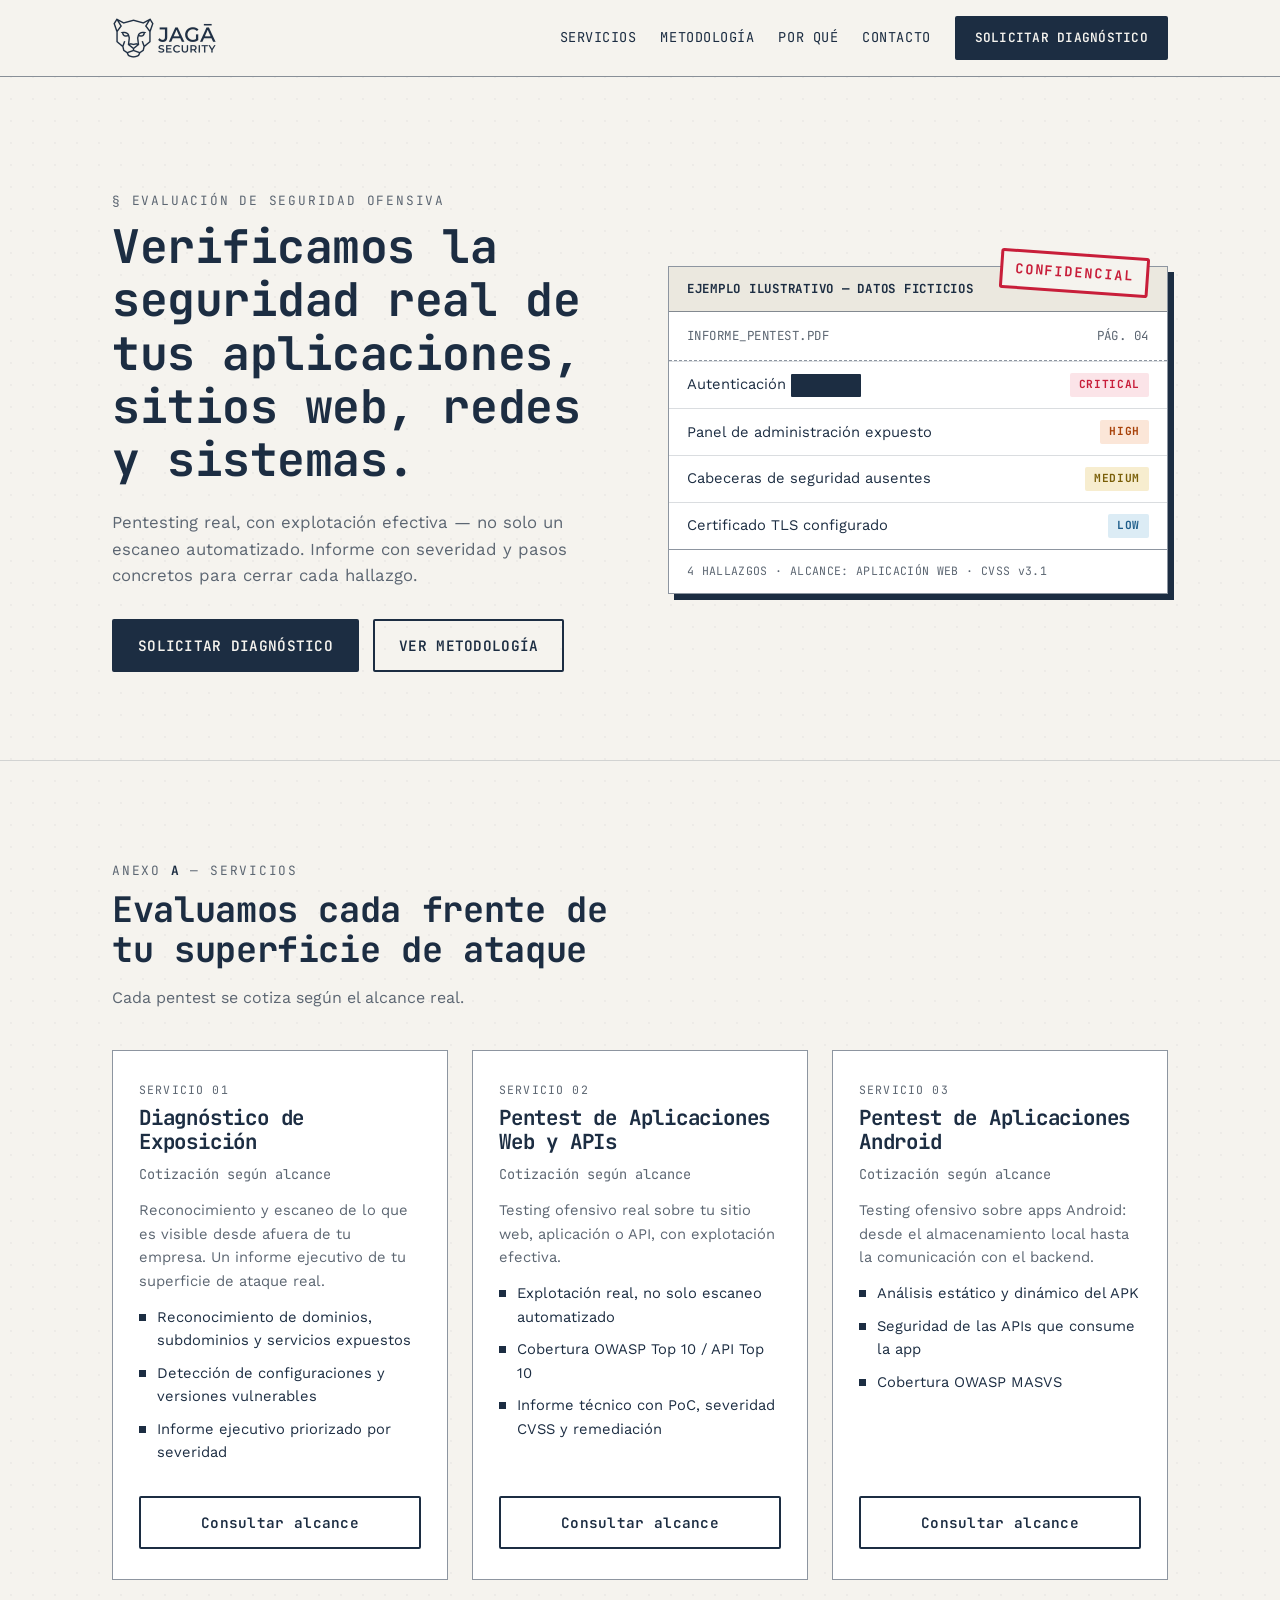
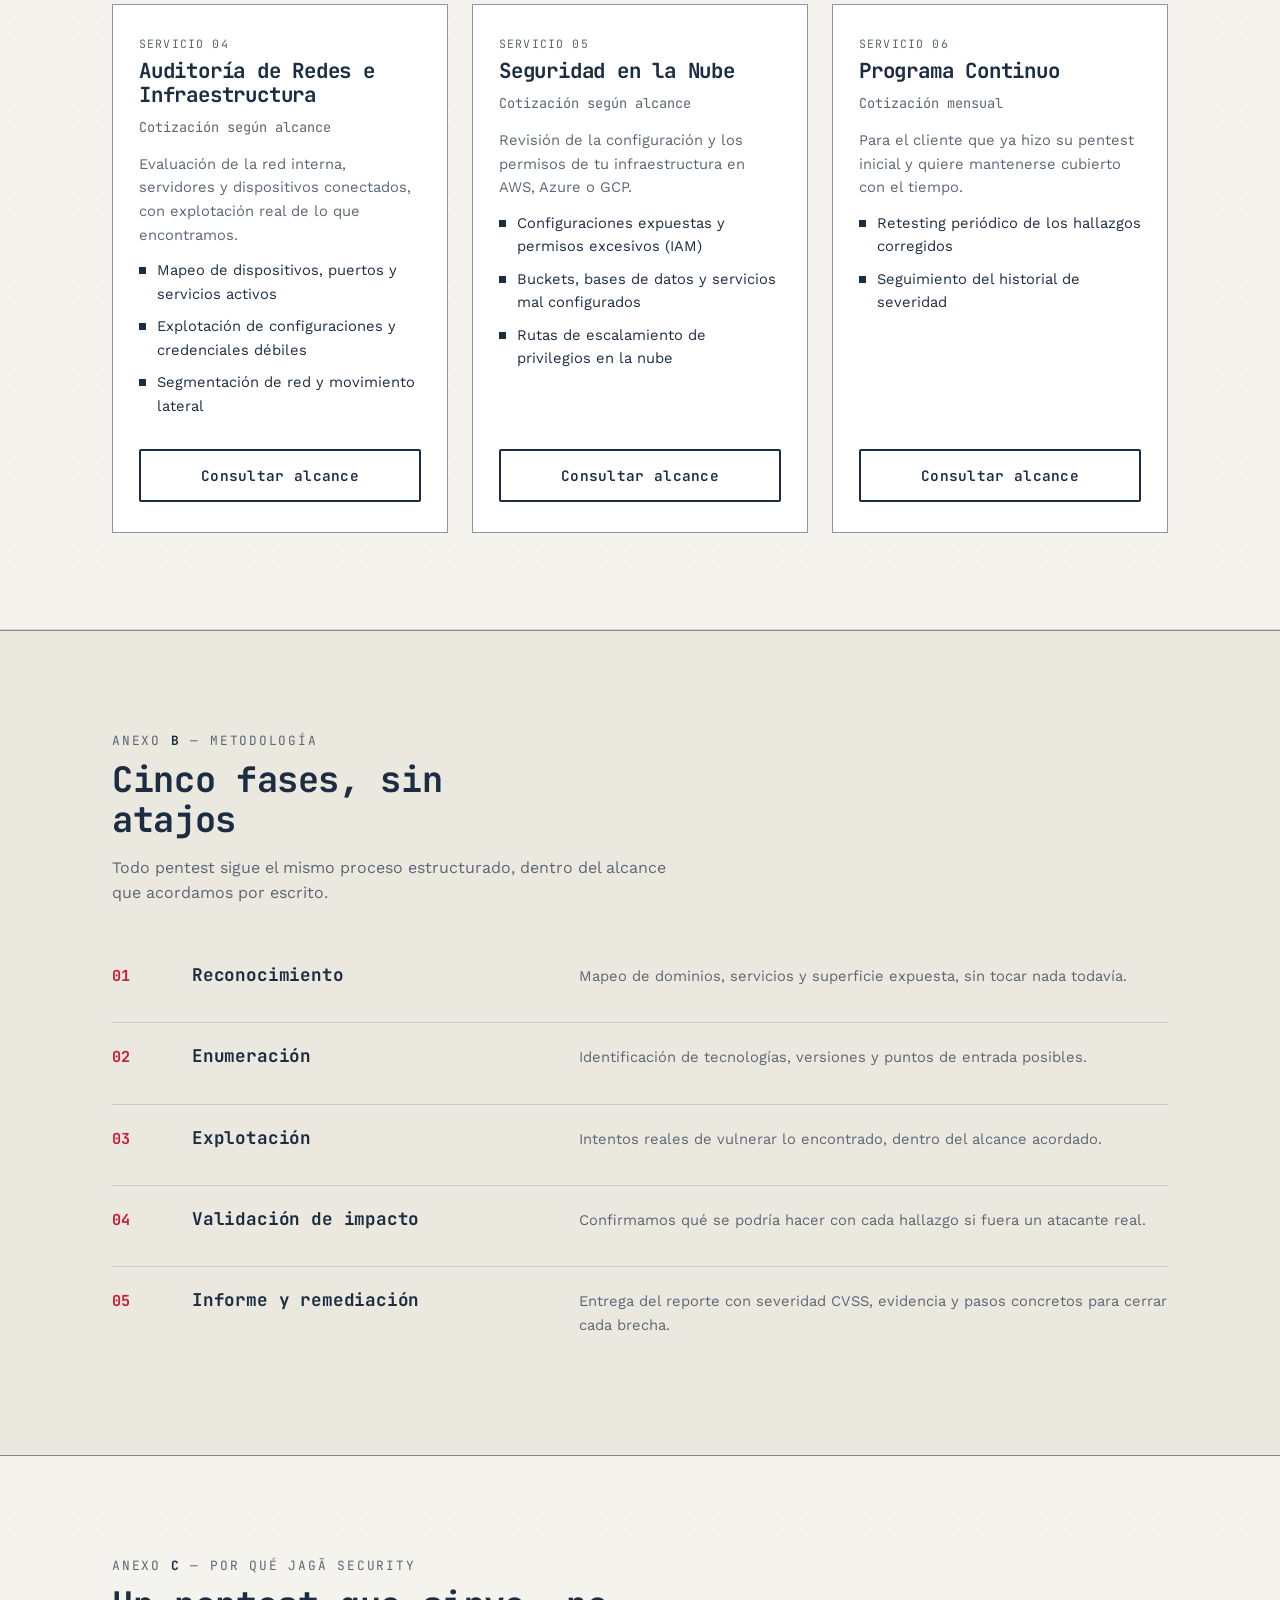
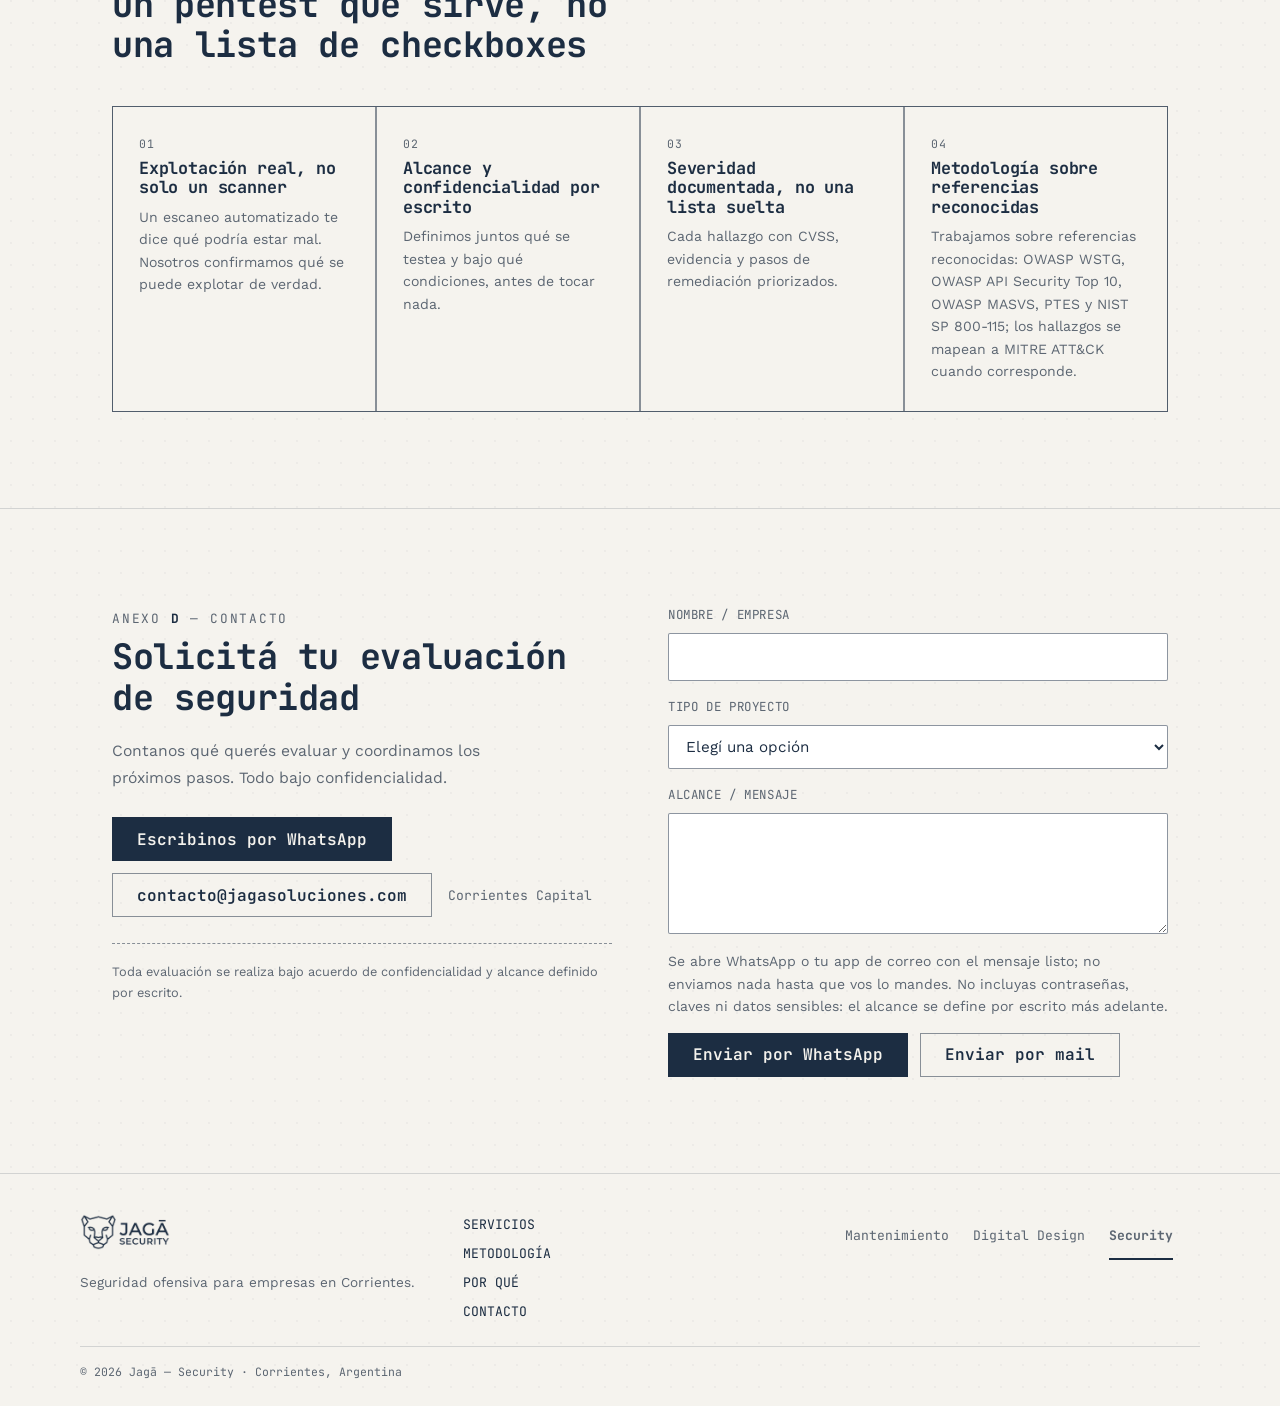
==== commit 7a89ae18: "perf(security): logos optimizados Logo redimensionado a 2× del tamaño mostrado (alfa premultiplicado" ====
--- a/index.html
+++ b/index.html
@@ -64,7 +64,7 @@
 <header style="position:sticky; top:0; z-index:50; background:var(--paper); border-bottom:1px solid var(--line-strong);">
   <div class="wrap" style="display:flex; align-items:center; justify-content:space-between; gap:20px; padding:16px clamp(20px,5vw,32px);">
     <a href="#inicio" aria-label="Jagā Security — inicio" style="display:flex; align-items:center;">
-      <img src="img/jaga-security-logo.png" alt="Jagā Security" style="height:42px; width:auto;">
+      <img src="img/jaga-security-logo.png" width="210" height="84" alt="Jagā Security" style="height:42px; width:auto;">
     </a>
 
     <nav id="nav-links" aria-label="Navegación principal">
@@ -335,7 +335,7 @@
     <div class="wrap" style="padding:0; display:grid; grid-template-columns:repeat(auto-fit,minmax(220px,1fr)); gap:28px;">
       <div>
         <a href="#inicio" style="display:inline-block;">
-          <img src="img/jaga-security-logo.png" alt="Jagā Security" style="height:36px; width:auto;">
+          <img src="img/jaga-security-logo.png" width="210" height="84" alt="Jagā Security" loading="lazy" decoding="async" style="height:36px; width:auto;">
         </a>
         <p style="font-size:0.85rem; color:var(--ink-muted); margin:14px 0 0;">Seguridad ofensiva para empresas en Corrientes.</p>
       </div>
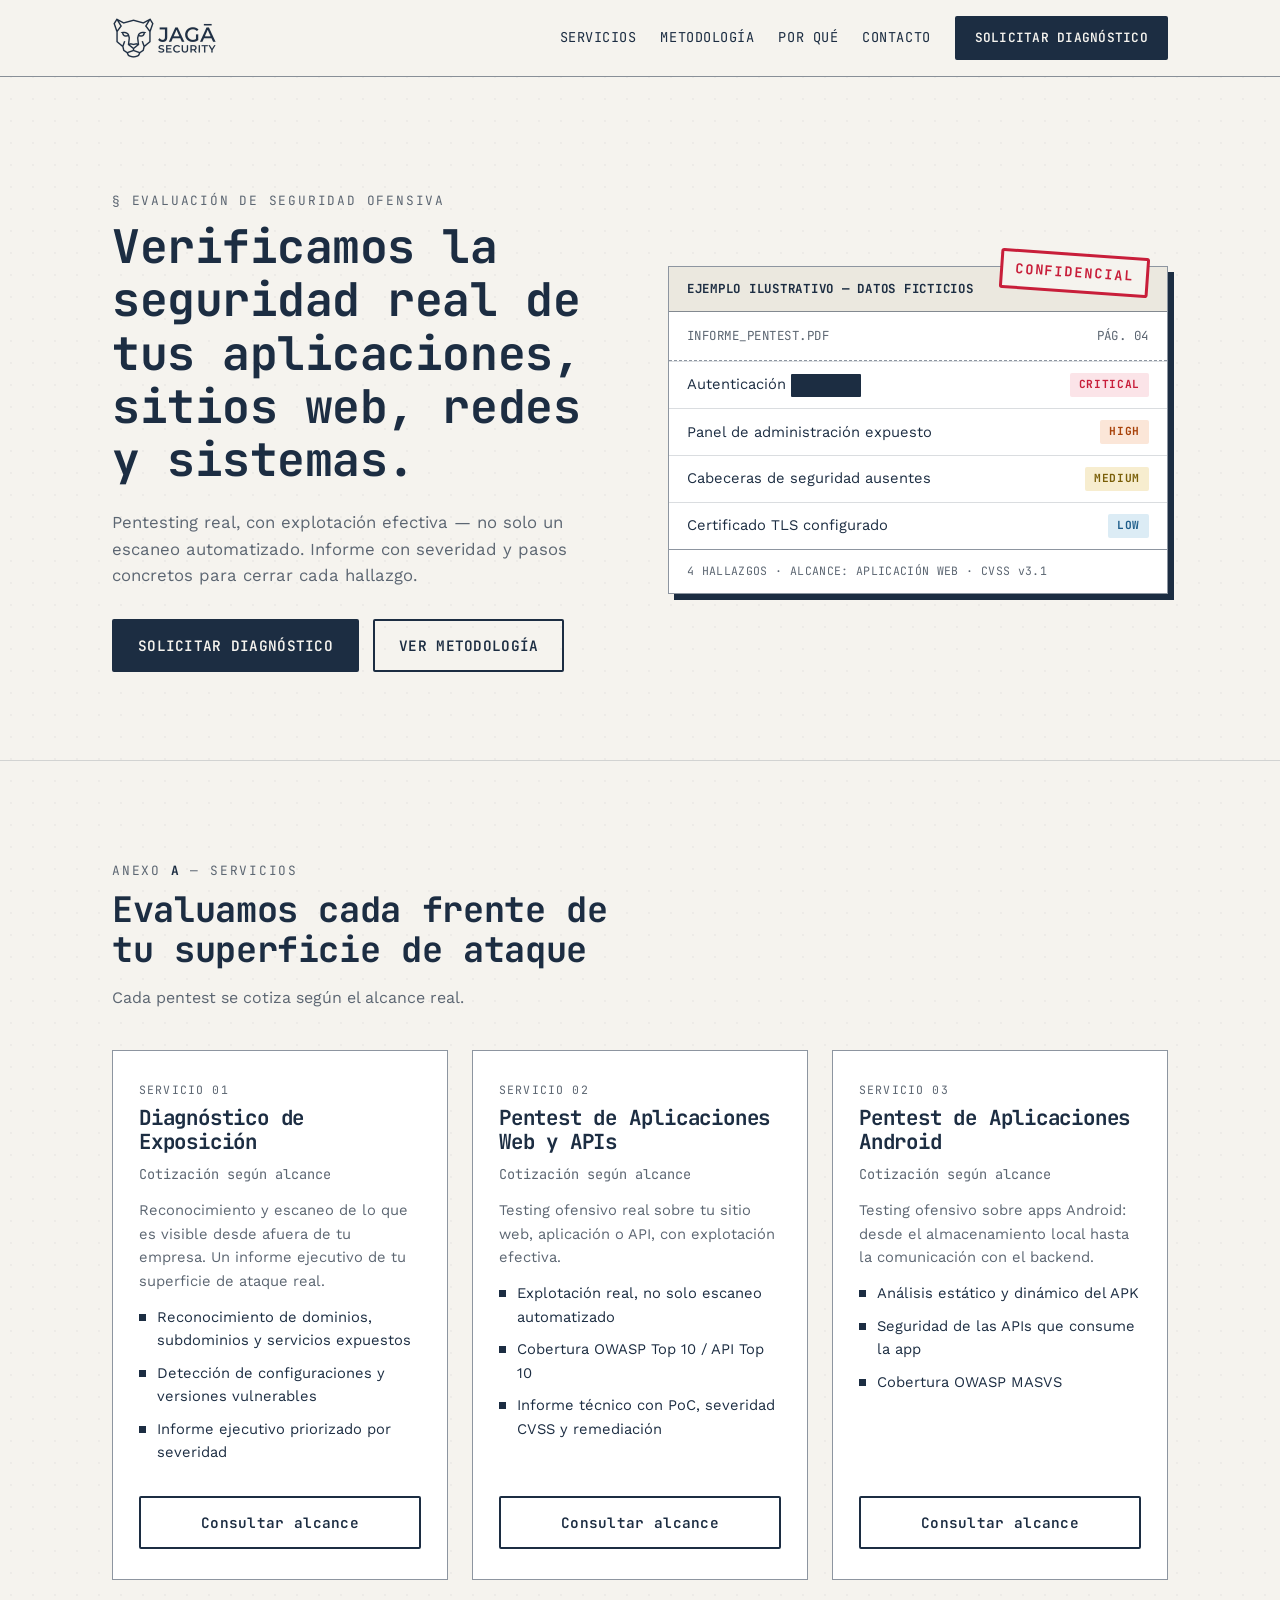
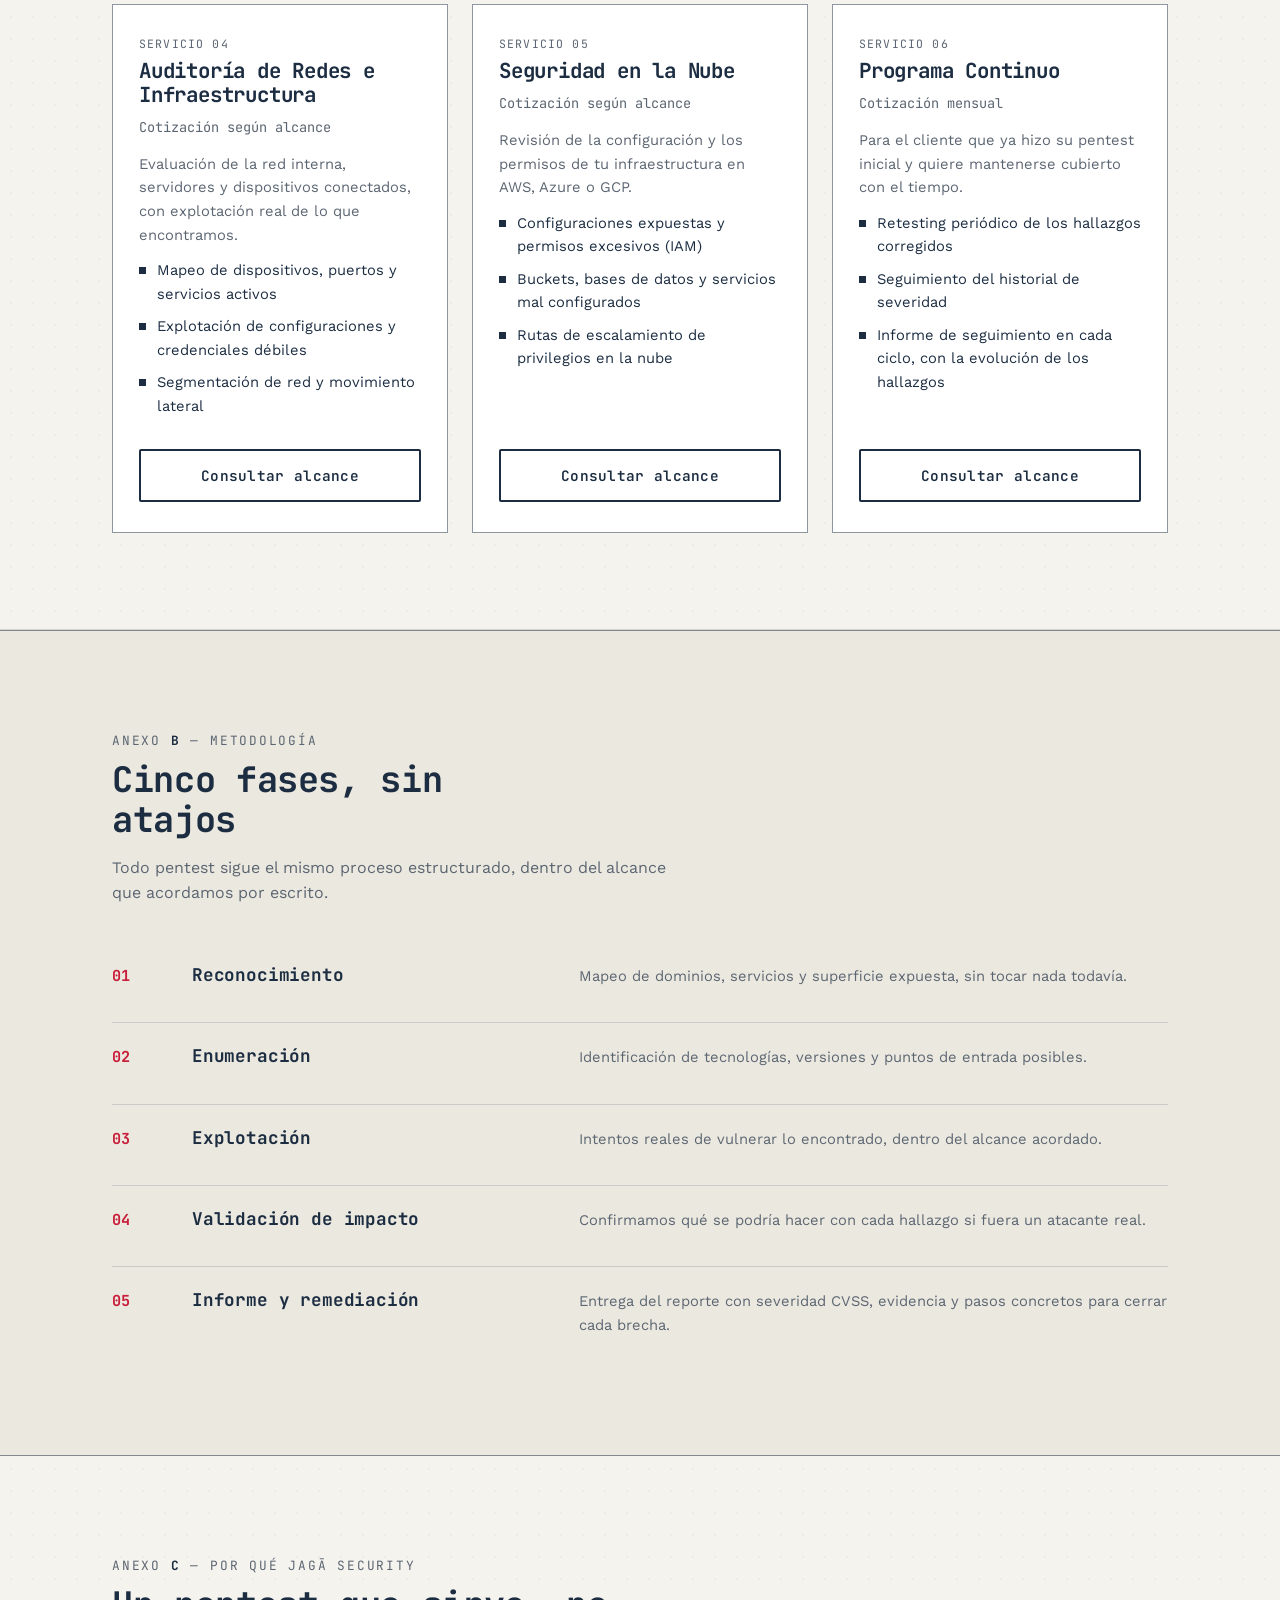
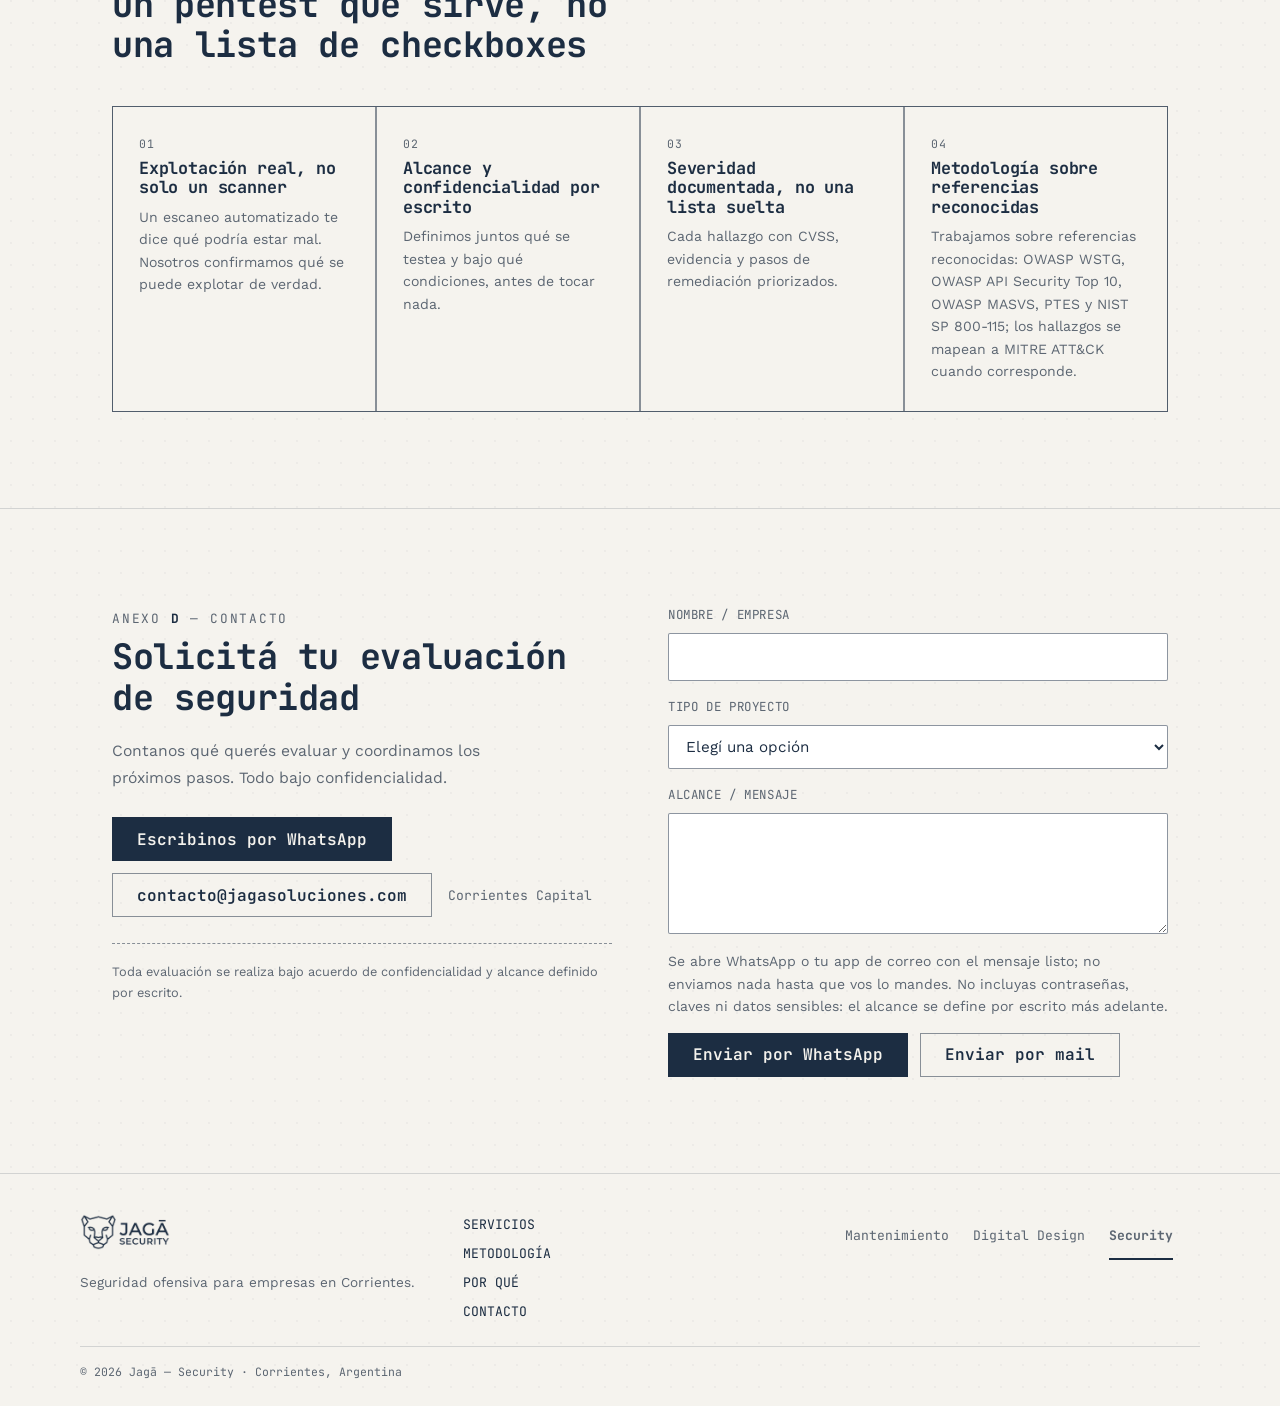
==== commit ff2771d5: "docs(security): tercer ítem del Programa Continuo Co-Authored-By: Claude Opus 5.5 <noreply@anthropic" ====
--- a/index.html
+++ b/index.html
@@ -15,12 +15,17 @@
 <meta property="og:title" content="Jagā Security — Pentesting y Auditorías de Seguridad Ofensiva">
 <meta property="og:description" content="Explotación real, no solo un escaneo. Informe con severidad CVSS y remediación. Corrientes Capital.">
 <meta property="og:url" content="https://security.jagasoluciones.com/">
+<meta property="og:image" content="https://security.jagasoluciones.com/img/og.png">
+<meta property="og:image:width" content="1200">
+<meta property="og:image:height" content="630">
+<meta property="og:image:alt" content="Logo de Jagā Security">
 <meta property="og:locale" content="es_AR">
 
 <!-- Twitter -->
-<meta name="twitter:card" content="summary">
+<meta name="twitter:card" content="summary_large_image">
 <meta name="twitter:title" content="Jagā Security — Pentesting y Auditorías de Seguridad Ofensiva">
 <meta name="twitter:description" content="Explotación real, no solo un escaneo. Informe con severidad CVSS y remediación. Corrientes Capital.">
+<meta name="twitter:image" content="https://security.jagasoluciones.com/img/og.png">
 
 <meta name="robots" content="index, follow">
 <meta name="theme-color" content="#f5f3ee">
@@ -204,6 +209,7 @@
         <ul class="card__list">
           <li>Retesting periódico de los hallazgos corregidos</li>
           <li>Seguimiento del historial de severidad</li>
+          <li>Informe de seguimiento en cada ciclo, con la evolución de los hallazgos</li>
         </ul>
         <a href="https://wa.me/5493794870266?text=Hola%2C%20quiero%20consultar%20por%20el%20Programa%20Continuo" target="_blank" rel="noopener" class="btn btn-outline btn-block">Consultar alcance</a>
       </div>
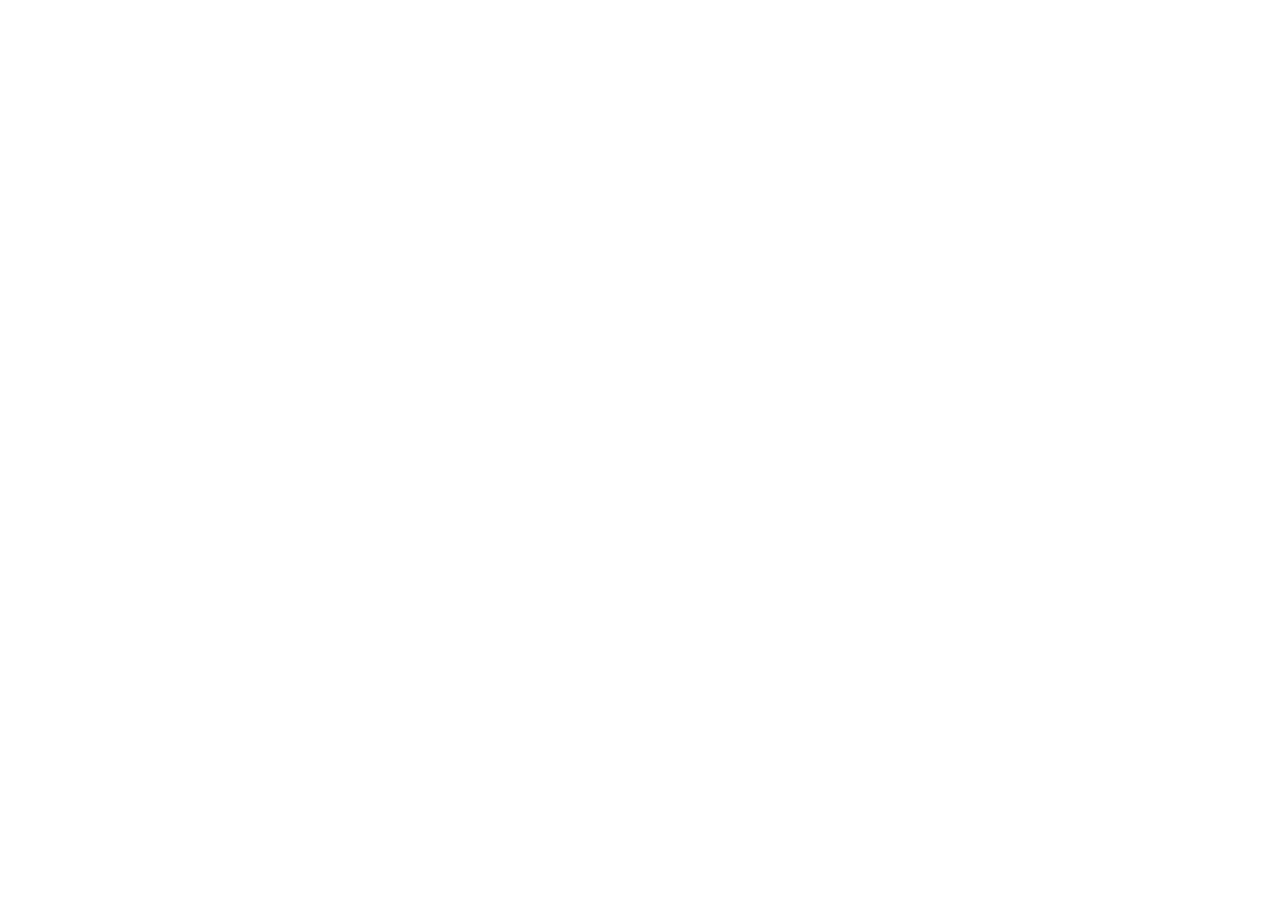
==== commit 671bcf3e: "chore(redirect): el sitio se mudó a https://security.jagasoluciones.com/" ====
--- a/index.html
+++ b/index.html
@@ -1,373 +1,18 @@
-<!DOCTYPE html>
+<!doctype html>
 <html lang="es">
 <head>
 <meta charset="utf-8">
-<meta http-equiv="Content-Security-Policy" content="default-src 'none'; script-src 'self'; style-src 'self' 'unsafe-inline'; img-src 'self' data:; font-src 'self'; connect-src 'none'; frame-src 'none'; media-src 'none'; object-src 'none'; base-uri 'none'; form-action 'none'">
+<meta http-equiv="Content-Security-Policy" content="default-src 'none'; style-src 'unsafe-inline'; base-uri 'none'; form-action 'none'">
 <meta name="referrer" content="no-referrer">
-<meta name="viewport" content="width=device-width, initial-scale=1.0">
-<title>Jagā Security — Pentesting y Seguridad Ofensiva en Corrientes</title>
-<meta name="description" content="Pentesting real sobre tu aplicación web, API o infraestructura. Explotación efectiva, no solo un escaneo — informe con severidad CVSS y remediación. Corrientes Capital.">
+<meta name="viewport" content="width=device-width, initial-scale=1">
+<meta http-equiv="refresh" content="0; url=https://security.jagasoluciones.com/">
+<title>Jagā Security se mudó a security.jagasoluciones.com</title>
+<meta name="description" content="Esta página se mudó a https://security.jagasoluciones.com/">
 <link rel="canonical" href="https://security.jagasoluciones.com/">
-
-<!-- Open Graph -->
-<meta property="og:type" content="website">
-<meta property="og:site_name" content="Jagā Security">
-<meta property="og:title" content="Jagā Security — Pentesting y Auditorías de Seguridad Ofensiva">
-<meta property="og:description" content="Explotación real, no solo un escaneo. Informe con severidad CVSS y remediación. Corrientes Capital.">
-<meta property="og:url" content="https://security.jagasoluciones.com/">
-<meta property="og:image" content="https://security.jagasoluciones.com/img/og.png">
-<meta property="og:image:width" content="1200">
-<meta property="og:image:height" content="630">
-<meta property="og:image:alt" content="Logo de Jagā Security">
-<meta property="og:locale" content="es_AR">
-
-<!-- Twitter -->
-<meta name="twitter:card" content="summary_large_image">
-<meta name="twitter:title" content="Jagā Security — Pentesting y Auditorías de Seguridad Ofensiva">
-<meta name="twitter:description" content="Explotación real, no solo un escaneo. Informe con severidad CVSS y remediación. Corrientes Capital.">
-<meta name="twitter:image" content="https://security.jagasoluciones.com/img/og.png">
-
-<meta name="robots" content="index, follow">
-<meta name="theme-color" content="#f5f3ee">
-
-<!-- Favicon: monograma en línea, sin depender de un archivo externo -->
-<link rel="icon" href="data:image/svg+xml,%3Csvg xmlns='http://www.w3.org/2000/svg' viewBox='0 0 32 32'%3E%3Crect width='32' height='32' fill='%23f5f3ee'/%3E%3Cpath d='M10 8h7a6.5 6.5 0 0 1 0 13H10' fill='none' stroke='%231c2d42' stroke-width='2.2' stroke-linecap='square'/%3E%3C/svg%3E">
-
-<link rel="preload" href="fonts/work-sans-latin-400-normal.woff2" as="font" type="font/woff2" crossorigin>
-
-<link rel="stylesheet" href="jaga-shared.css">
-<link rel="stylesheet" href="styles.css">
-
-<!-- JSON-LD: LocalBusiness -->
-<script type="application/ld+json">
-{
-  "@context": "https://schema.org",
-  "@type": "ProfessionalService",
-  "name": "Jagā Security",
-  "url": "https://security.jagasoluciones.com/",
-  "email": "contacto@jagasoluciones.com",
-  "address": {
-    "@type": "PostalAddress",
-    "addressLocality": "Corrientes",
-    "addressRegion": "Corrientes",
-    "addressCountry": "AR"
-  },
-  "geo": { "@type": "GeoCoordinates", "latitude": -27.4780009, "longitude": -58.8132239 },
-  "areaServed": {
-    "@type": "GeoCircle",
-    "geoMidpoint": { "@type": "GeoCoordinates", "latitude": -27.4780009, "longitude": -58.8132239 },
-    "geoRadius": "10000"
-  },
-  "description": "Pentesting y auditorías de seguridad ofensiva sobre aplicaciones web, APIs e infraestructura, para empresas y PyMEs en Corrientes Capital."
-}
-</script>
+<style>body{font:18px/1.5 system-ui,sans-serif;max-width:34rem;margin:12vh auto;padding:0 1.25rem;color:#222}a{color:#0a58ca}</style>
 </head>
 <body>
-
-<a class="jaga-skip" href="#inicio">Saltar al contenido</a>
-
-<header style="position:sticky; top:0; z-index:50; background:var(--paper); border-bottom:1px solid var(--line-strong);">
-  <div class="wrap" style="display:flex; align-items:center; justify-content:space-between; gap:20px; padding:16px clamp(20px,5vw,32px);">
-    <a href="#inicio" aria-label="Jagā Security — inicio" style="display:flex; align-items:center;">
-      <img src="img/jaga-security-logo.png" width="210" height="84" alt="Jagā Security" style="height:42px; width:auto;">
-    </a>
-
-    <nav id="nav-links" aria-label="Navegación principal">
-      <a href="#servicios" style="font-family:var(--font-mono); font-size:0.85rem; letter-spacing:0.04em; text-decoration:none; color:var(--ink);">SERVICIOS</a>
-      <a href="#metodologia" style="font-family:var(--font-mono); font-size:0.85rem; letter-spacing:0.04em; text-decoration:none; color:var(--ink);">METODOLOGÍA</a>
-      <a href="#porque" style="font-family:var(--font-mono); font-size:0.85rem; letter-spacing:0.04em; text-decoration:none; color:var(--ink);">POR QUÉ</a>
-      <a href="#contacto" style="font-family:var(--font-mono); font-size:0.85rem; letter-spacing:0.04em; text-decoration:none; color:var(--ink);">CONTACTO</a>
-      <a href="https://wa.me/5493794870266?text=Hola%2C%20quiero%20consultar%20por%20un%20pentest" target="_blank" rel="noopener" class="btn btn-primary" style="padding:10px 18px; font-size:0.8rem;">SOLICITAR DIAGNÓSTICO</a>
-    </nav>
-
-    <button class="btn nav-toggle" id="nav-toggle" aria-expanded="false" aria-controls="nav-links" aria-label="Abrir menú" style="padding:9px 14px; font-size:0.8rem;">[ MENÚ ]</button>
-  </div>
-</header>
-
-<main id="inicio">
-
-  <!-- ================= HERO ================= -->
-  <section style="padding:clamp(56px,9vw,110px) 0 clamp(48px,7vw,88px);">
-    <div class="wrap" style="display:grid; grid-template-columns:repeat(auto-fit,minmax(340px,1fr)); gap:56px; align-items:center;">
-      <div>
-        <p class="exhibit">§ EVALUACIÓN DE SEGURIDAD OFENSIVA</p>
-        <h1 style="font-size:clamp(2rem,4.4vw,2.9rem); margin:0 0 22px; max-width:18ch;">Verificamos la seguridad real de tus aplicaciones, sitios web, redes y sistemas.</h1>
-        <p style="font-size:1.05rem; color:var(--ink-muted); max-width:48ch; margin:0 0 30px;">Pentesting real, con explotación efectiva — no solo un escaneo automatizado. Informe con severidad y pasos concretos para cerrar cada hallazgo.</p>
-        <div style="display:flex; flex-wrap:wrap; gap:14px;">
-          <a href="#contacto" class="btn btn-primary">SOLICITAR DIAGNÓSTICO</a>
-          <a href="#metodologia" class="btn btn-outline">VER METODOLOGÍA</a>
-        </div>
-      </div>
-
-      <div class="report-panel">
-        <span class="report-stamp">CONFIDENCIAL</span>
-        <p class="report-panel__note">Ejemplo ilustrativo — datos ficticios</p>
-        <div class="report-panel__head">
-          <span>INFORME_PENTEST.PDF</span>
-          <span>PÁG. 04</span>
-        </div>
-        <div class="report-panel__row">
-          <span>Autenticación <span class="redact">&nbsp;&nbsp;&nbsp;&nbsp;&nbsp;&nbsp;&nbsp;&nbsp;&nbsp;&nbsp;&nbsp;&nbsp;&nbsp;&nbsp;</span></span>
-          <span class="tag tag-critical">CRITICAL</span>
-        </div>
-        <div class="report-panel__row">
-          <span>Panel de administración expuesto</span>
-          <span class="tag tag-high">HIGH</span>
-        </div>
-        <div class="report-panel__row">
-          <span>Cabeceras de seguridad ausentes</span>
-          <span class="tag tag-medium">MEDIUM</span>
-        </div>
-        <div class="report-panel__row">
-          <span>Certificado TLS configurado</span>
-          <span class="tag tag-low">LOW</span>
-        </div>
-        <div class="report-panel__foot">4 HALLAZGOS · ALCANCE: APLICACIÓN WEB · CVSS v3.1</div>
-      </div>
-    </div>
-  </section>
-
-  <hr class="hr">
-
-  <!-- ================= SERVICIOS ================= -->
-  <section id="servicios" class="wrap" style="padding:clamp(56px,8vw,96px) clamp(20px,5vw,32px);">
-    <p class="exhibit">ANEXO <b>A</b> — SERVICIOS</p>
-    <h2 style="font-size:clamp(1.6rem,3vw,2.2rem); max-width:26ch; margin:0 0 14px;">Evaluamos cada frente de tu superficie de ataque</h2>
-    <p style="font-size:1rem; color:var(--ink-muted); max-width:56ch; margin:0 0 40px;">Cada pentest se cotiza según el alcance real.</p>
-
-    <div style="display:grid; grid-template-columns:repeat(auto-fit,minmax(280px,1fr)); gap:24px; align-items:stretch;">
-      <div class="card">
-        <p class="card__kicker">Servicio 01</p>
-        <h3 class="card__title">Diagnóstico de Exposición</h3>
-        <p class="card__price">Cotización según alcance</p>
-        <p style="font-size:0.92rem; color:var(--ink-muted); margin:0 0 6px;">Reconocimiento y escaneo de lo que es visible desde afuera de tu empresa. Un informe ejecutivo de tu superficie de ataque real.</p>
-        <ul class="card__list">
-          <li>Reconocimiento de dominios, subdominios y servicios expuestos</li>
-          <li>Detección de configuraciones y versiones vulnerables</li>
-          <li>Informe ejecutivo priorizado por severidad</li>
-        </ul>
-        <a href="https://wa.me/5493794870266?text=Hola%2C%20quiero%20consultar%20por%20el%20Diagn%C3%B3stico%20de%20Exposici%C3%B3n" target="_blank" rel="noopener" class="btn btn-outline btn-block">Consultar alcance</a>
-      </div>
-
-      <div class="card">
-        <p class="card__kicker">Servicio 02</p>
-        <h3 class="card__title">Pentest de Aplicaciones Web y APIs</h3>
-        <p class="card__price">Cotización según alcance</p>
-        <p style="font-size:0.92rem; color:var(--ink-muted); margin:0 0 6px;">Testing ofensivo real sobre tu sitio web, aplicación o API, con explotación efectiva.</p>
-        <ul class="card__list">
-          <li>Explotación real, no solo escaneo automatizado</li>
-          <li>Cobertura OWASP Top 10 / API Top 10</li>
-          <li>Informe técnico con PoC, severidad CVSS y remediación</li>
-        </ul>
-        <a href="https://wa.me/5493794870266?text=Hola%2C%20quiero%20consultar%20por%20el%20Pentest%20de%20Aplicaciones%20Web" target="_blank" rel="noopener" class="btn btn-outline btn-block">Consultar alcance</a>
-      </div>
-
-      <div class="card">
-        <p class="card__kicker">Servicio 03</p>
-        <h3 class="card__title">Pentest de Aplicaciones Android</h3>
-        <p class="card__price">Cotización según alcance</p>
-        <p style="font-size:0.92rem; color:var(--ink-muted); margin:0 0 6px;">Testing ofensivo sobre apps Android: desde el almacenamiento local hasta la comunicación con el backend.</p>
-        <ul class="card__list">
-          <li>Análisis estático y dinámico del APK</li>
-          <li>Seguridad de las APIs que consume la app</li>
-          <li>Cobertura OWASP MASVS</li>
-        </ul>
-        <a href="https://wa.me/5493794870266?text=Hola%2C%20quiero%20consultar%20por%20el%20Pentest%20de%20Aplicaciones%20Android" target="_blank" rel="noopener" class="btn btn-outline btn-block">Consultar alcance</a>
-      </div>
-
-      <div class="card">
-        <p class="card__kicker">Servicio 04</p>
-        <h3 class="card__title">Auditoría de Redes e Infraestructura</h3>
-        <p class="card__price">Cotización según alcance</p>
-        <p style="font-size:0.92rem; color:var(--ink-muted); margin:0 0 6px;">Evaluación de la red interna, servidores y dispositivos conectados, con explotación real de lo que encontramos.</p>
-        <ul class="card__list">
-          <li>Mapeo de dispositivos, puertos y servicios activos</li>
-          <li>Explotación de configuraciones y credenciales débiles</li>
-          <li>Segmentación de red y movimiento lateral</li>
-        </ul>
-        <a href="https://wa.me/5493794870266?text=Hola%2C%20quiero%20consultar%20por%20la%20Auditor%C3%ADa%20de%20Redes%20e%20Infraestructura" target="_blank" rel="noopener" class="btn btn-outline btn-block">Consultar alcance</a>
-      </div>
-
-      <div class="card">
-        <p class="card__kicker">Servicio 05</p>
-        <h3 class="card__title">Seguridad en la Nube</h3>
-        <p class="card__price">Cotización según alcance</p>
-        <p style="font-size:0.92rem; color:var(--ink-muted); margin:0 0 6px;">Revisión de la configuración y los permisos de tu infraestructura en AWS, Azure o GCP.</p>
-        <ul class="card__list">
-          <li>Configuraciones expuestas y permisos excesivos (IAM)</li>
-          <li>Buckets, bases de datos y servicios mal configurados</li>
-          <li>Rutas de escalamiento de privilegios en la nube</li>
-        </ul>
-        <a href="https://wa.me/5493794870266?text=Hola%2C%20quiero%20consultar%20por%20Seguridad%20en%20la%20Nube" target="_blank" rel="noopener" class="btn btn-outline btn-block">Consultar alcance</a>
-      </div>
-
-      <div class="card">
-        <p class="card__kicker">Servicio 06</p>
-        <h3 class="card__title">Programa Continuo</h3>
-        <p class="card__price">Cotización mensual</p>
-        <p style="font-size:0.92rem; color:var(--ink-muted); margin:0 0 6px;">Para el cliente que ya hizo su pentest inicial y quiere mantenerse cubierto con el tiempo.</p>
-        <ul class="card__list">
-          <li>Retesting periódico de los hallazgos corregidos</li>
-          <li>Seguimiento del historial de severidad</li>
-          <li>Informe de seguimiento en cada ciclo, con la evolución de los hallazgos</li>
-        </ul>
-        <a href="https://wa.me/5493794870266?text=Hola%2C%20quiero%20consultar%20por%20el%20Programa%20Continuo" target="_blank" rel="noopener" class="btn btn-outline btn-block">Consultar alcance</a>
-      </div>
-    </div>
-  </section>
-
-  <hr class="hr">
-
-  <!-- ================= METODOLOGÍA ================= -->
-  <section id="metodologia" style="background:var(--paper-dim); border-top:1px solid var(--line-strong); border-bottom:1px solid var(--line-strong);">
-    <div class="wrap" style="padding:clamp(56px,8vw,96px) clamp(20px,5vw,32px);">
-      <p class="exhibit">ANEXO <b>B</b> — METODOLOGÍA</p>
-      <h2 style="font-size:clamp(1.6rem,3vw,2.2rem); max-width:20ch; margin:0 0 14px;">Cinco fases, sin atajos</h2>
-      <p style="font-size:1rem; color:var(--ink-muted); max-width:56ch; margin:0 0 36px;">Todo pentest sigue el mismo proceso estructurado, dentro del alcance que acordamos por escrito.</p>
-
-      <div>
-        <div class="method-step">
-          <p class="method-step__num">01</p>
-          <h3 class="method-step__title">Reconocimiento</h3>
-          <p class="method-step__desc">Mapeo de dominios, servicios y superficie expuesta, sin tocar nada todavía.</p>
-        </div>
-        <div class="method-step">
-          <p class="method-step__num">02</p>
-          <h3 class="method-step__title">Enumeración</h3>
-          <p class="method-step__desc">Identificación de tecnologías, versiones y puntos de entrada posibles.</p>
-        </div>
-        <div class="method-step">
-          <p class="method-step__num">03</p>
-          <h3 class="method-step__title">Explotación</h3>
-          <p class="method-step__desc">Intentos reales de vulnerar lo encontrado, dentro del alcance acordado.</p>
-        </div>
-        <div class="method-step">
-          <p class="method-step__num">04</p>
-          <h3 class="method-step__title">Validación de impacto</h3>
-          <p class="method-step__desc">Confirmamos qué se podría hacer con cada hallazgo si fuera un atacante real.</p>
-        </div>
-        <div class="method-step">
-          <p class="method-step__num">05</p>
-          <h3 class="method-step__title">Informe y remediación</h3>
-          <p class="method-step__desc">Entrega del reporte con severidad CVSS, evidencia y pasos concretos para cerrar cada brecha.</p>
-        </div>
-      </div>
-    </div>
-  </section>
-
-  <!-- ================= POR QUÉ ================= -->
-  <section id="porque" class="wrap" style="padding:clamp(56px,8vw,96px) clamp(20px,5vw,32px);">
-    <p class="exhibit">ANEXO <b>C</b> — POR QUÉ JAGĀ SECURITY</p>
-    <h2 style="font-size:clamp(1.6rem,3vw,2.2rem); max-width:24ch; margin:0 0 40px;">Un pentest que sirve, no una lista de checkboxes</h2>
-
-    <div style="display:grid; grid-template-columns:repeat(auto-fit,minmax(240px,1fr)); gap:2px; background:var(--line-strong); border:1px solid var(--line-strong);">
-      <div style="background:var(--paper); padding:28px 26px;">
-        <p class="card__kicker">01</p>
-        <h3 style="font-size:1.05rem; margin:0 0 8px;">Explotación real, no solo un scanner</h3>
-        <p style="font-size:0.88rem; color:var(--ink-muted); margin:0;">Un escaneo automatizado te dice qué podría estar mal. Nosotros confirmamos qué se puede explotar de verdad.</p>
-      </div>
-      <div style="background:var(--paper); padding:28px 26px;">
-        <p class="card__kicker">02</p>
-        <h3 style="font-size:1.05rem; margin:0 0 8px;">Alcance y confidencialidad por escrito</h3>
-        <p style="font-size:0.88rem; color:var(--ink-muted); margin:0;">Definimos juntos qué se testea y bajo qué condiciones, antes de tocar nada.</p>
-      </div>
-      <div style="background:var(--paper); padding:28px 26px;">
-        <p class="card__kicker">03</p>
-        <h3 style="font-size:1.05rem; margin:0 0 8px;">Severidad documentada, no una lista suelta</h3>
-        <p style="font-size:0.88rem; color:var(--ink-muted); margin:0;">Cada hallazgo con CVSS, evidencia y pasos de remediación priorizados.</p>
-      </div>
-      <div style="background:var(--paper); padding:28px 26px;">
-        <p class="card__kicker">04</p>
-        <h3 style="font-size:1.05rem; margin:0 0 8px;">Metodología sobre referencias reconocidas</h3>
-        <p style="font-size:0.88rem; color:var(--ink-muted); margin:0;">Trabajamos sobre referencias reconocidas: OWASP WSTG, OWASP API Security Top 10, OWASP MASVS, PTES y NIST SP 800-115; los hallazgos se mapean a MITRE ATT&amp;CK cuando corresponde.</p>
-      </div>
-    </div>
-  </section>
-
-  <hr class="hr">
-
-  <!-- ================= CONTACTO ================= -->
-  <section id="contacto" class="wrap" style="padding:clamp(56px,8vw,96px) clamp(20px,5vw,32px);">
-    <div style="display:grid; grid-template-columns:repeat(auto-fit,minmax(300px,1fr)); gap:56px;">
-      <div>
-        <p class="exhibit">ANEXO <b>D</b> — CONTACTO</p>
-        <h2 style="font-size:clamp(1.6rem,3vw,2.2rem); margin:0 0 20px;">Solicitá tu evaluación de seguridad</h2>
-        <p style="font-size:0.98rem; line-height:1.7; color:var(--ink-muted); margin:0 0 26px; max-width:420px;">Contanos qué querés evaluar y coordinamos los próximos pasos. Todo bajo confidencialidad.</p>
-        <address class="jaga-contact" data-jaga-contact>
-          <a class="jaga-btn jaga-btn--primary" href="https://wa.me/5493794870266?text=Hola%2C%20quiero%20consultar%20por%20un%20pentest" target="_blank" rel="noopener">Escribinos por WhatsApp</a>
-          <a class="jaga-btn" href="mailto:contacto@jagasoluciones.com">contacto@jagasoluciones.com</a>
-          <span class="jaga-contact__meta">Corrientes Capital</span>
-        </address>
-        <p style="font-size:0.8rem; color:var(--ink-muted); margin:26px 0 0; padding-top:18px; border-top:1px dashed var(--line-strong);">Toda evaluación se realiza bajo acuerdo de confidencialidad y alcance definido por escrito.</p>
-      </div>
-
-      <div class="jaga-composer" data-jaga-composer data-wa="5493794870266" data-mail="contacto@jagasoluciones.com" data-brand="Security">
-        <div class="jaga-field">
-          <label for="c-nombre">Nombre / Empresa</label>
-          <input class="input" id="c-nombre" type="text" maxlength="80" autocomplete="organization" data-f-name>
-        </div>
-        <div class="jaga-field">
-          <label for="c-tipo">Tipo de proyecto</label>
-          <select class="input" id="c-tipo" data-f-type>
-            <option value="">Elegí una opción</option>
-            <option>Aplicación web</option>
-            <option>API</option>
-            <option>Aplicación Android</option>
-            <option>Infraestructura / red</option>
-            <option>Nube</option>
-            <option>No estoy seguro</option>
-          </select>
-        </div>
-        <div class="jaga-field">
-          <label for="c-msg">Alcance / mensaje</label>
-          <textarea class="input" id="c-msg" rows="4" maxlength="600" data-f-msg></textarea>
-        </div>
-        <p class="jaga-hint">Se abre WhatsApp o tu app de correo con el mensaje listo; no enviamos nada hasta que vos lo mandes.
-          No incluyas contraseñas, claves ni datos sensibles: el alcance se define por escrito más adelante.</p>
-        <p class="jaga-actions">
-          <a class="jaga-btn jaga-btn--primary" data-send-wa href="https://wa.me/5493794870266" target="_blank" rel="noopener">Enviar por WhatsApp</a>
-          <a class="jaga-btn" data-send-mail href="mailto:contacto@jagasoluciones.com">Enviar por mail</a>
-        </p>
-      </div>
-    </div>
-  </section>
-
-  <hr class="hr">
-
-</main>
-
-  <!-- ================= FOOTER ================= -->
-  <footer style="padding:40px clamp(20px,5vw,32px) 24px;">
-    <div class="wrap" style="padding:0; display:grid; grid-template-columns:repeat(auto-fit,minmax(220px,1fr)); gap:28px;">
-      <div>
-        <a href="#inicio" style="display:inline-block;">
-          <img src="img/jaga-security-logo.png" width="210" height="84" alt="Jagā Security" loading="lazy" decoding="async" style="height:36px; width:auto;">
-        </a>
-        <p style="font-size:0.85rem; color:var(--ink-muted); margin:14px 0 0;">Seguridad ofensiva para empresas en Corrientes.</p>
-      </div>
-      <nav style="display:flex; flex-direction:column; gap:8px; font-family:var(--font-mono); font-size:0.82rem;">
-        <a href="#servicios" style="text-decoration:none; color:var(--ink);">SERVICIOS</a>
-        <a href="#metodologia" style="text-decoration:none; color:var(--ink);">METODOLOGÍA</a>
-        <a href="#porque" style="text-decoration:none; color:var(--ink);">POR QUÉ</a>
-        <a href="#contacto" style="text-decoration:none; color:var(--ink);">CONTACTO</a>
-      </nav>
-      <div style="font-family:var(--font-mono); font-size:0.82rem; color:var(--ink-muted);">
-        <nav class="jaga-switcher" aria-label="Marcas Jagā" data-jaga-switcher>
-          <ul>
-            <li><a href="https://mantenimiento.jagasoluciones.com/">Mantenimiento</a></li>
-            <li><a href="https://design.jagasoluciones.com/">Digital Design</a></li>
-            <li><a href="https://security.jagasoluciones.com/" aria-current="page">Security</a></li>
-          </ul>
-        </nav>
-      </div>
-    </div>
-    <div class="wrap" style="padding-left:0; padding-right:0; margin-top:24px; padding-top:16px; border-top:1px solid var(--line); display:flex; flex-wrap:wrap; justify-content:space-between; gap:8px; font-family:var(--font-mono); font-size:0.72rem; color:var(--ink-muted);">
-      <span>© 2026 Jagā — Security · Corrientes, Argentina</span>
-    </div>
-  </footer>
-
-
-<script src="script.js"></script>
-<script src="composer.js" defer></script>
+<h1>Jagā Security se mudó</h1>
+<p>Ahora estamos en <a href="https://security.jagasoluciones.com/">security.jagasoluciones.com</a>. Si no te llevó solo, tocá el enlace.</p>
 </body>
 </html>
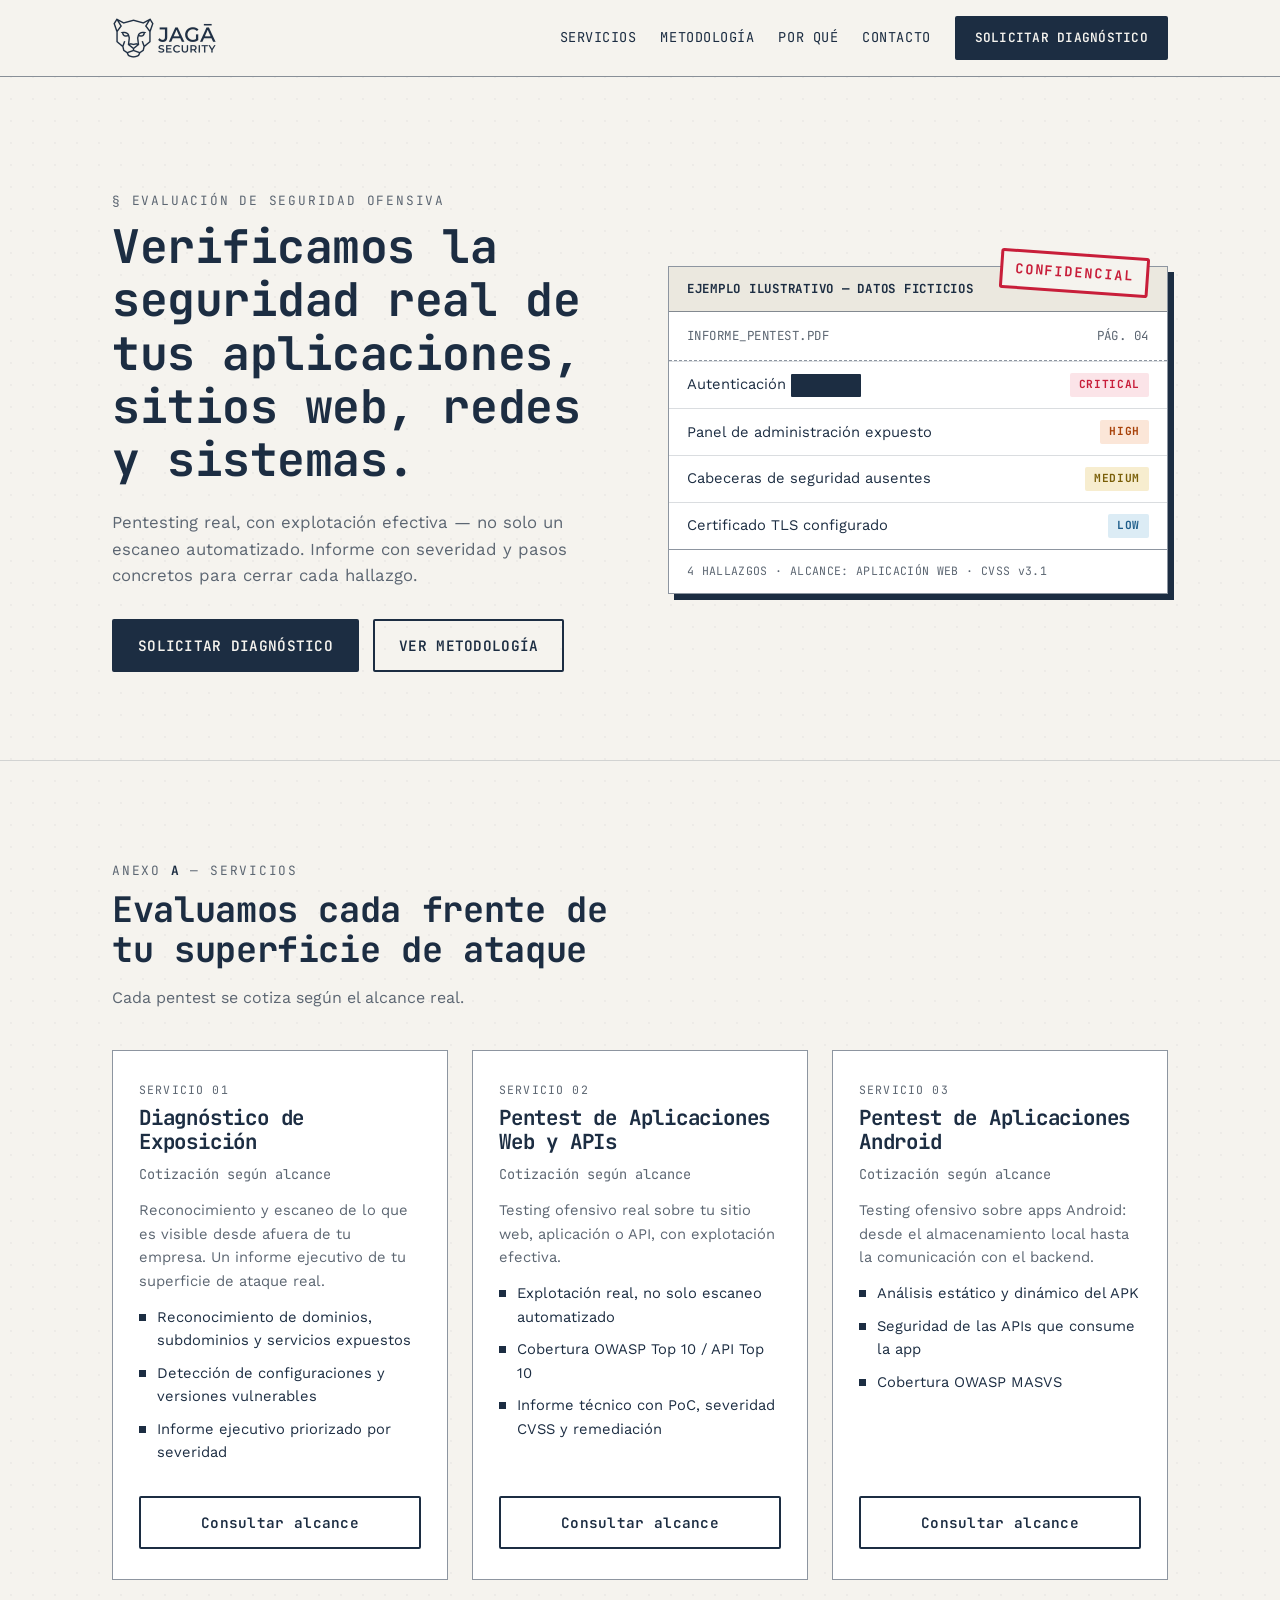
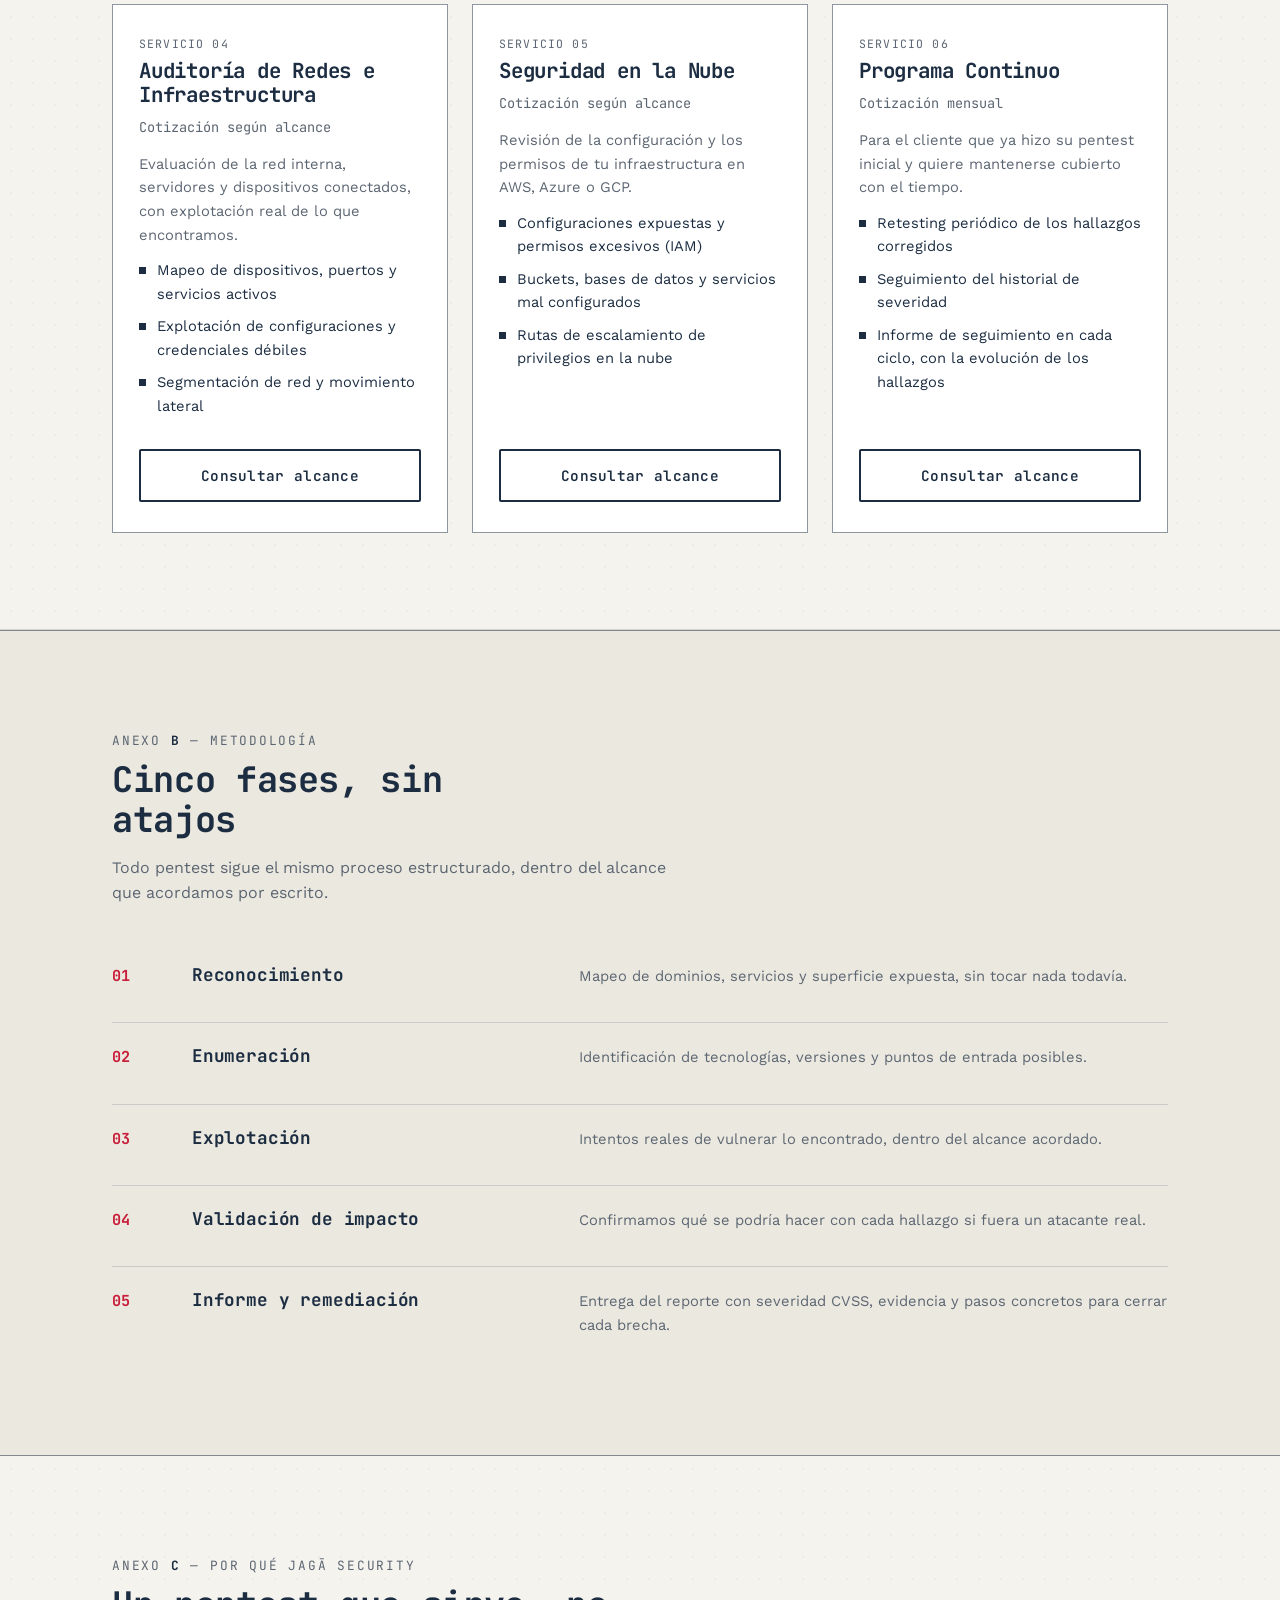
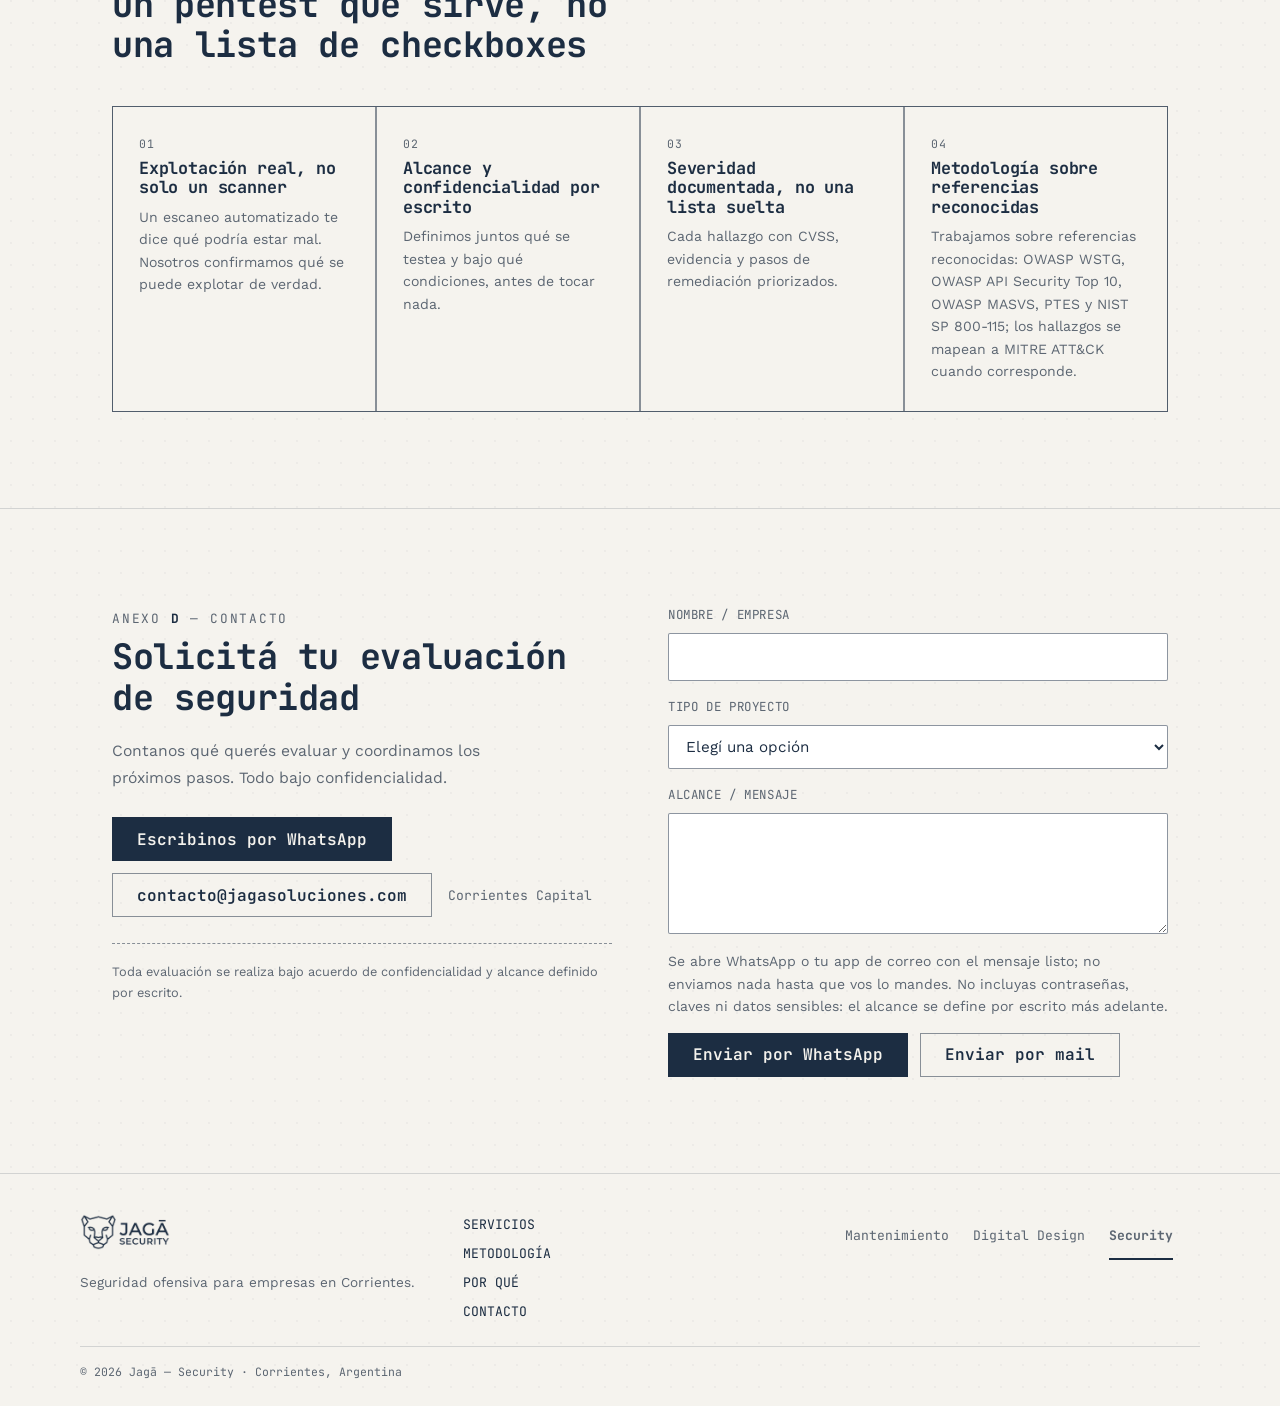
==== commit d23fb9ad: "fix(contacto): pasar al número empresarial de WhatsApp Enlaces wa.me y data-wa del redactor con el d" ====
--- a/index.html
+++ b/index.html
@@ -1,18 +1,373 @@
-<!doctype html>
+<!DOCTYPE html>
 <html lang="es">
 <head>
 <meta charset="utf-8">
-<meta http-equiv="Content-Security-Policy" content="default-src 'none'; style-src 'unsafe-inline'; base-uri 'none'; form-action 'none'">
+<meta http-equiv="Content-Security-Policy" content="default-src 'none'; script-src 'self'; style-src 'self' 'unsafe-inline'; img-src 'self' data:; font-src 'self'; connect-src 'none'; frame-src 'none'; media-src 'none'; object-src 'none'; base-uri 'none'; form-action 'none'">
 <meta name="referrer" content="no-referrer">
-<meta name="viewport" content="width=device-width, initial-scale=1">
-<meta http-equiv="refresh" content="0; url=https://security.jagasoluciones.com/">
-<title>Jagā Security se mudó a security.jagasoluciones.com</title>
-<meta name="description" content="Esta página se mudó a https://security.jagasoluciones.com/">
+<meta name="viewport" content="width=device-width, initial-scale=1.0">
+<title>Jagā Security — Pentesting y Seguridad Ofensiva en Corrientes</title>
+<meta name="description" content="Pentesting real sobre tu aplicación web, API o infraestructura. Explotación efectiva, no solo un escaneo — informe con severidad CVSS y remediación. Corrientes Capital.">
 <link rel="canonical" href="https://security.jagasoluciones.com/">
-<style>body{font:18px/1.5 system-ui,sans-serif;max-width:34rem;margin:12vh auto;padding:0 1.25rem;color:#222}a{color:#0a58ca}</style>
+
+<!-- Open Graph -->
+<meta property="og:type" content="website">
+<meta property="og:site_name" content="Jagā Security">
+<meta property="og:title" content="Jagā Security — Pentesting y Auditorías de Seguridad Ofensiva">
+<meta property="og:description" content="Explotación real, no solo un escaneo. Informe con severidad CVSS y remediación. Corrientes Capital.">
+<meta property="og:url" content="https://security.jagasoluciones.com/">
+<meta property="og:image" content="https://security.jagasoluciones.com/img/og.png">
+<meta property="og:image:width" content="1200">
+<meta property="og:image:height" content="630">
+<meta property="og:image:alt" content="Logo de Jagā Security">
+<meta property="og:locale" content="es_AR">
+
+<!-- Twitter -->
+<meta name="twitter:card" content="summary_large_image">
+<meta name="twitter:title" content="Jagā Security — Pentesting y Auditorías de Seguridad Ofensiva">
+<meta name="twitter:description" content="Explotación real, no solo un escaneo. Informe con severidad CVSS y remediación. Corrientes Capital.">
+<meta name="twitter:image" content="https://security.jagasoluciones.com/img/og.png">
+
+<meta name="robots" content="index, follow">
+<meta name="theme-color" content="#f5f3ee">
+
+<!-- Favicon: monograma en línea, sin depender de un archivo externo -->
+<link rel="icon" href="data:image/svg+xml,%3Csvg xmlns='http://www.w3.org/2000/svg' viewBox='0 0 32 32'%3E%3Crect width='32' height='32' fill='%23f5f3ee'/%3E%3Cpath d='M10 8h7a6.5 6.5 0 0 1 0 13H10' fill='none' stroke='%231c2d42' stroke-width='2.2' stroke-linecap='square'/%3E%3C/svg%3E">
+
+<link rel="preload" href="fonts/work-sans-latin-400-normal.woff2" as="font" type="font/woff2" crossorigin>
+
+<link rel="stylesheet" href="jaga-shared.css">
+<link rel="stylesheet" href="styles.css">
+
+<!-- JSON-LD: LocalBusiness -->
+<script type="application/ld+json">
+{
+  "@context": "https://schema.org",
+  "@type": "ProfessionalService",
+  "name": "Jagā Security",
+  "url": "https://security.jagasoluciones.com/",
+  "email": "contacto@jagasoluciones.com",
+  "address": {
+    "@type": "PostalAddress",
+    "addressLocality": "Corrientes",
+    "addressRegion": "Corrientes",
+    "addressCountry": "AR"
+  },
+  "geo": { "@type": "GeoCoordinates", "latitude": -27.4780009, "longitude": -58.8132239 },
+  "areaServed": {
+    "@type": "GeoCircle",
+    "geoMidpoint": { "@type": "GeoCoordinates", "latitude": -27.4780009, "longitude": -58.8132239 },
+    "geoRadius": "10000"
+  },
+  "description": "Pentesting y auditorías de seguridad ofensiva sobre aplicaciones web, APIs e infraestructura, para empresas y PyMEs en Corrientes Capital."
+}
+</script>
 </head>
 <body>
-<h1>Jagā Security se mudó</h1>
-<p>Ahora estamos en <a href="https://security.jagasoluciones.com/">security.jagasoluciones.com</a>. Si no te llevó solo, tocá el enlace.</p>
+
+<a class="jaga-skip" href="#inicio">Saltar al contenido</a>
+
+<header style="position:sticky; top:0; z-index:50; background:var(--paper); border-bottom:1px solid var(--line-strong);">
+  <div class="wrap" style="display:flex; align-items:center; justify-content:space-between; gap:20px; padding:16px clamp(20px,5vw,32px);">
+    <a href="#inicio" aria-label="Jagā Security — inicio" style="display:flex; align-items:center;">
+      <img src="img/jaga-security-logo.png" width="210" height="84" alt="Jagā Security" style="height:42px; width:auto;">
+    </a>
+
+    <nav id="nav-links" aria-label="Navegación principal">
+      <a href="#servicios" style="font-family:var(--font-mono); font-size:0.85rem; letter-spacing:0.04em; text-decoration:none; color:var(--ink);">SERVICIOS</a>
+      <a href="#metodologia" style="font-family:var(--font-mono); font-size:0.85rem; letter-spacing:0.04em; text-decoration:none; color:var(--ink);">METODOLOGÍA</a>
+      <a href="#porque" style="font-family:var(--font-mono); font-size:0.85rem; letter-spacing:0.04em; text-decoration:none; color:var(--ink);">POR QUÉ</a>
+      <a href="#contacto" style="font-family:var(--font-mono); font-size:0.85rem; letter-spacing:0.04em; text-decoration:none; color:var(--ink);">CONTACTO</a>
+      <a href="https://wa.me/5493795014911?text=Hola%2C%20quiero%20consultar%20por%20un%20pentest" target="_blank" rel="noopener" class="btn btn-primary" style="padding:10px 18px; font-size:0.8rem;">SOLICITAR DIAGNÓSTICO</a>
+    </nav>
+
+    <button class="btn nav-toggle" id="nav-toggle" aria-expanded="false" aria-controls="nav-links" aria-label="Abrir menú" style="padding:9px 14px; font-size:0.8rem;">[ MENÚ ]</button>
+  </div>
+</header>
+
+<main id="inicio">
+
+  <!-- ================= HERO ================= -->
+  <section style="padding:clamp(56px,9vw,110px) 0 clamp(48px,7vw,88px);">
+    <div class="wrap" style="display:grid; grid-template-columns:repeat(auto-fit,minmax(340px,1fr)); gap:56px; align-items:center;">
+      <div>
+        <p class="exhibit">§ EVALUACIÓN DE SEGURIDAD OFENSIVA</p>
+        <h1 style="font-size:clamp(2rem,4.4vw,2.9rem); margin:0 0 22px; max-width:18ch;">Verificamos la seguridad real de tus aplicaciones, sitios web, redes y sistemas.</h1>
+        <p style="font-size:1.05rem; color:var(--ink-muted); max-width:48ch; margin:0 0 30px;">Pentesting real, con explotación efectiva — no solo un escaneo automatizado. Informe con severidad y pasos concretos para cerrar cada hallazgo.</p>
+        <div style="display:flex; flex-wrap:wrap; gap:14px;">
+          <a href="#contacto" class="btn btn-primary">SOLICITAR DIAGNÓSTICO</a>
+          <a href="#metodologia" class="btn btn-outline">VER METODOLOGÍA</a>
+        </div>
+      </div>
+
+      <div class="report-panel">
+        <span class="report-stamp">CONFIDENCIAL</span>
+        <p class="report-panel__note">Ejemplo ilustrativo — datos ficticios</p>
+        <div class="report-panel__head">
+          <span>INFORME_PENTEST.PDF</span>
+          <span>PÁG. 04</span>
+        </div>
+        <div class="report-panel__row">
+          <span>Autenticación <span class="redact">&nbsp;&nbsp;&nbsp;&nbsp;&nbsp;&nbsp;&nbsp;&nbsp;&nbsp;&nbsp;&nbsp;&nbsp;&nbsp;&nbsp;</span></span>
+          <span class="tag tag-critical">CRITICAL</span>
+        </div>
+        <div class="report-panel__row">
+          <span>Panel de administración expuesto</span>
+          <span class="tag tag-high">HIGH</span>
+        </div>
+        <div class="report-panel__row">
+          <span>Cabeceras de seguridad ausentes</span>
+          <span class="tag tag-medium">MEDIUM</span>
+        </div>
+        <div class="report-panel__row">
+          <span>Certificado TLS configurado</span>
+          <span class="tag tag-low">LOW</span>
+        </div>
+        <div class="report-panel__foot">4 HALLAZGOS · ALCANCE: APLICACIÓN WEB · CVSS v3.1</div>
+      </div>
+    </div>
+  </section>
+
+  <hr class="hr">
+
+  <!-- ================= SERVICIOS ================= -->
+  <section id="servicios" class="wrap" style="padding:clamp(56px,8vw,96px) clamp(20px,5vw,32px);">
+    <p class="exhibit">ANEXO <b>A</b> — SERVICIOS</p>
+    <h2 style="font-size:clamp(1.6rem,3vw,2.2rem); max-width:26ch; margin:0 0 14px;">Evaluamos cada frente de tu superficie de ataque</h2>
+    <p style="font-size:1rem; color:var(--ink-muted); max-width:56ch; margin:0 0 40px;">Cada pentest se cotiza según el alcance real.</p>
+
+    <div style="display:grid; grid-template-columns:repeat(auto-fit,minmax(280px,1fr)); gap:24px; align-items:stretch;">
+      <div class="card">
+        <p class="card__kicker">Servicio 01</p>
+        <h3 class="card__title">Diagnóstico de Exposición</h3>
+        <p class="card__price">Cotización según alcance</p>
+        <p style="font-size:0.92rem; color:var(--ink-muted); margin:0 0 6px;">Reconocimiento y escaneo de lo que es visible desde afuera de tu empresa. Un informe ejecutivo de tu superficie de ataque real.</p>
+        <ul class="card__list">
+          <li>Reconocimiento de dominios, subdominios y servicios expuestos</li>
+          <li>Detección de configuraciones y versiones vulnerables</li>
+          <li>Informe ejecutivo priorizado por severidad</li>
+        </ul>
+        <a href="https://wa.me/5493795014911?text=Hola%2C%20quiero%20consultar%20por%20el%20Diagn%C3%B3stico%20de%20Exposici%C3%B3n" target="_blank" rel="noopener" class="btn btn-outline btn-block">Consultar alcance</a>
+      </div>
+
+      <div class="card">
+        <p class="card__kicker">Servicio 02</p>
+        <h3 class="card__title">Pentest de Aplicaciones Web y APIs</h3>
+        <p class="card__price">Cotización según alcance</p>
+        <p style="font-size:0.92rem; color:var(--ink-muted); margin:0 0 6px;">Testing ofensivo real sobre tu sitio web, aplicación o API, con explotación efectiva.</p>
+        <ul class="card__list">
+          <li>Explotación real, no solo escaneo automatizado</li>
+          <li>Cobertura OWASP Top 10 / API Top 10</li>
+          <li>Informe técnico con PoC, severidad CVSS y remediación</li>
+        </ul>
+        <a href="https://wa.me/5493795014911?text=Hola%2C%20quiero%20consultar%20por%20el%20Pentest%20de%20Aplicaciones%20Web" target="_blank" rel="noopener" class="btn btn-outline btn-block">Consultar alcance</a>
+      </div>
+
+      <div class="card">
+        <p class="card__kicker">Servicio 03</p>
+        <h3 class="card__title">Pentest de Aplicaciones Android</h3>
+        <p class="card__price">Cotización según alcance</p>
+        <p style="font-size:0.92rem; color:var(--ink-muted); margin:0 0 6px;">Testing ofensivo sobre apps Android: desde el almacenamiento local hasta la comunicación con el backend.</p>
+        <ul class="card__list">
+          <li>Análisis estático y dinámico del APK</li>
+          <li>Seguridad de las APIs que consume la app</li>
+          <li>Cobertura OWASP MASVS</li>
+        </ul>
+        <a href="https://wa.me/5493795014911?text=Hola%2C%20quiero%20consultar%20por%20el%20Pentest%20de%20Aplicaciones%20Android" target="_blank" rel="noopener" class="btn btn-outline btn-block">Consultar alcance</a>
+      </div>
+
+      <div class="card">
+        <p class="card__kicker">Servicio 04</p>
+        <h3 class="card__title">Auditoría de Redes e Infraestructura</h3>
+        <p class="card__price">Cotización según alcance</p>
+        <p style="font-size:0.92rem; color:var(--ink-muted); margin:0 0 6px;">Evaluación de la red interna, servidores y dispositivos conectados, con explotación real de lo que encontramos.</p>
+        <ul class="card__list">
+          <li>Mapeo de dispositivos, puertos y servicios activos</li>
+          <li>Explotación de configuraciones y credenciales débiles</li>
+          <li>Segmentación de red y movimiento lateral</li>
+        </ul>
+        <a href="https://wa.me/5493795014911?text=Hola%2C%20quiero%20consultar%20por%20la%20Auditor%C3%ADa%20de%20Redes%20e%20Infraestructura" target="_blank" rel="noopener" class="btn btn-outline btn-block">Consultar alcance</a>
+      </div>
+
+      <div class="card">
+        <p class="card__kicker">Servicio 05</p>
+        <h3 class="card__title">Seguridad en la Nube</h3>
+        <p class="card__price">Cotización según alcance</p>
+        <p style="font-size:0.92rem; color:var(--ink-muted); margin:0 0 6px;">Revisión de la configuración y los permisos de tu infraestructura en AWS, Azure o GCP.</p>
+        <ul class="card__list">
+          <li>Configuraciones expuestas y permisos excesivos (IAM)</li>
+          <li>Buckets, bases de datos y servicios mal configurados</li>
+          <li>Rutas de escalamiento de privilegios en la nube</li>
+        </ul>
+        <a href="https://wa.me/5493795014911?text=Hola%2C%20quiero%20consultar%20por%20Seguridad%20en%20la%20Nube" target="_blank" rel="noopener" class="btn btn-outline btn-block">Consultar alcance</a>
+      </div>
+
+      <div class="card">
+        <p class="card__kicker">Servicio 06</p>
+        <h3 class="card__title">Programa Continuo</h3>
+        <p class="card__price">Cotización mensual</p>
+        <p style="font-size:0.92rem; color:var(--ink-muted); margin:0 0 6px;">Para el cliente que ya hizo su pentest inicial y quiere mantenerse cubierto con el tiempo.</p>
+        <ul class="card__list">
+          <li>Retesting periódico de los hallazgos corregidos</li>
+          <li>Seguimiento del historial de severidad</li>
+          <li>Informe de seguimiento en cada ciclo, con la evolución de los hallazgos</li>
+        </ul>
+        <a href="https://wa.me/5493795014911?text=Hola%2C%20quiero%20consultar%20por%20el%20Programa%20Continuo" target="_blank" rel="noopener" class="btn btn-outline btn-block">Consultar alcance</a>
+      </div>
+    </div>
+  </section>
+
+  <hr class="hr">
+
+  <!-- ================= METODOLOGÍA ================= -->
+  <section id="metodologia" style="background:var(--paper-dim); border-top:1px solid var(--line-strong); border-bottom:1px solid var(--line-strong);">
+    <div class="wrap" style="padding:clamp(56px,8vw,96px) clamp(20px,5vw,32px);">
+      <p class="exhibit">ANEXO <b>B</b> — METODOLOGÍA</p>
+      <h2 style="font-size:clamp(1.6rem,3vw,2.2rem); max-width:20ch; margin:0 0 14px;">Cinco fases, sin atajos</h2>
+      <p style="font-size:1rem; color:var(--ink-muted); max-width:56ch; margin:0 0 36px;">Todo pentest sigue el mismo proceso estructurado, dentro del alcance que acordamos por escrito.</p>
+
+      <div>
+        <div class="method-step">
+          <p class="method-step__num">01</p>
+          <h3 class="method-step__title">Reconocimiento</h3>
+          <p class="method-step__desc">Mapeo de dominios, servicios y superficie expuesta, sin tocar nada todavía.</p>
+        </div>
+        <div class="method-step">
+          <p class="method-step__num">02</p>
+          <h3 class="method-step__title">Enumeración</h3>
+          <p class="method-step__desc">Identificación de tecnologías, versiones y puntos de entrada posibles.</p>
+        </div>
+        <div class="method-step">
+          <p class="method-step__num">03</p>
+          <h3 class="method-step__title">Explotación</h3>
+          <p class="method-step__desc">Intentos reales de vulnerar lo encontrado, dentro del alcance acordado.</p>
+        </div>
+        <div class="method-step">
+          <p class="method-step__num">04</p>
+          <h3 class="method-step__title">Validación de impacto</h3>
+          <p class="method-step__desc">Confirmamos qué se podría hacer con cada hallazgo si fuera un atacante real.</p>
+        </div>
+        <div class="method-step">
+          <p class="method-step__num">05</p>
+          <h3 class="method-step__title">Informe y remediación</h3>
+          <p class="method-step__desc">Entrega del reporte con severidad CVSS, evidencia y pasos concretos para cerrar cada brecha.</p>
+        </div>
+      </div>
+    </div>
+  </section>
+
+  <!-- ================= POR QUÉ ================= -->
+  <section id="porque" class="wrap" style="padding:clamp(56px,8vw,96px) clamp(20px,5vw,32px);">
+    <p class="exhibit">ANEXO <b>C</b> — POR QUÉ JAGĀ SECURITY</p>
+    <h2 style="font-size:clamp(1.6rem,3vw,2.2rem); max-width:24ch; margin:0 0 40px;">Un pentest que sirve, no una lista de checkboxes</h2>
+
+    <div style="display:grid; grid-template-columns:repeat(auto-fit,minmax(240px,1fr)); gap:2px; background:var(--line-strong); border:1px solid var(--line-strong);">
+      <div style="background:var(--paper); padding:28px 26px;">
+        <p class="card__kicker">01</p>
+        <h3 style="font-size:1.05rem; margin:0 0 8px;">Explotación real, no solo un scanner</h3>
+        <p style="font-size:0.88rem; color:var(--ink-muted); margin:0;">Un escaneo automatizado te dice qué podría estar mal. Nosotros confirmamos qué se puede explotar de verdad.</p>
+      </div>
+      <div style="background:var(--paper); padding:28px 26px;">
+        <p class="card__kicker">02</p>
+        <h3 style="font-size:1.05rem; margin:0 0 8px;">Alcance y confidencialidad por escrito</h3>
+        <p style="font-size:0.88rem; color:var(--ink-muted); margin:0;">Definimos juntos qué se testea y bajo qué condiciones, antes de tocar nada.</p>
+      </div>
+      <div style="background:var(--paper); padding:28px 26px;">
+        <p class="card__kicker">03</p>
+        <h3 style="font-size:1.05rem; margin:0 0 8px;">Severidad documentada, no una lista suelta</h3>
+        <p style="font-size:0.88rem; color:var(--ink-muted); margin:0;">Cada hallazgo con CVSS, evidencia y pasos de remediación priorizados.</p>
+      </div>
+      <div style="background:var(--paper); padding:28px 26px;">
+        <p class="card__kicker">04</p>
+        <h3 style="font-size:1.05rem; margin:0 0 8px;">Metodología sobre referencias reconocidas</h3>
+        <p style="font-size:0.88rem; color:var(--ink-muted); margin:0;">Trabajamos sobre referencias reconocidas: OWASP WSTG, OWASP API Security Top 10, OWASP MASVS, PTES y NIST SP 800-115; los hallazgos se mapean a MITRE ATT&amp;CK cuando corresponde.</p>
+      </div>
+    </div>
+  </section>
+
+  <hr class="hr">
+
+  <!-- ================= CONTACTO ================= -->
+  <section id="contacto" class="wrap" style="padding:clamp(56px,8vw,96px) clamp(20px,5vw,32px);">
+    <div style="display:grid; grid-template-columns:repeat(auto-fit,minmax(300px,1fr)); gap:56px;">
+      <div>
+        <p class="exhibit">ANEXO <b>D</b> — CONTACTO</p>
+        <h2 style="font-size:clamp(1.6rem,3vw,2.2rem); margin:0 0 20px;">Solicitá tu evaluación de seguridad</h2>
+        <p style="font-size:0.98rem; line-height:1.7; color:var(--ink-muted); margin:0 0 26px; max-width:420px;">Contanos qué querés evaluar y coordinamos los próximos pasos. Todo bajo confidencialidad.</p>
+        <address class="jaga-contact" data-jaga-contact>
+          <a class="jaga-btn jaga-btn--primary" href="https://wa.me/5493795014911?text=Hola%2C%20quiero%20consultar%20por%20un%20pentest" target="_blank" rel="noopener">Escribinos por WhatsApp</a>
+          <a class="jaga-btn" href="mailto:contacto@jagasoluciones.com">contacto@jagasoluciones.com</a>
+          <span class="jaga-contact__meta">Corrientes Capital</span>
+        </address>
+        <p style="font-size:0.8rem; color:var(--ink-muted); margin:26px 0 0; padding-top:18px; border-top:1px dashed var(--line-strong);">Toda evaluación se realiza bajo acuerdo de confidencialidad y alcance definido por escrito.</p>
+      </div>
+
+      <div class="jaga-composer" data-jaga-composer data-wa="5493795014911" data-mail="contacto@jagasoluciones.com" data-brand="Security">
+        <div class="jaga-field">
+          <label for="c-nombre">Nombre / Empresa</label>
+          <input class="input" id="c-nombre" type="text" maxlength="80" autocomplete="organization" data-f-name>
+        </div>
+        <div class="jaga-field">
+          <label for="c-tipo">Tipo de proyecto</label>
+          <select class="input" id="c-tipo" data-f-type>
+            <option value="">Elegí una opción</option>
+            <option>Aplicación web</option>
+            <option>API</option>
+            <option>Aplicación Android</option>
+            <option>Infraestructura / red</option>
+            <option>Nube</option>
+            <option>No estoy seguro</option>
+          </select>
+        </div>
+        <div class="jaga-field">
+          <label for="c-msg">Alcance / mensaje</label>
+          <textarea class="input" id="c-msg" rows="4" maxlength="600" data-f-msg></textarea>
+        </div>
+        <p class="jaga-hint">Se abre WhatsApp o tu app de correo con el mensaje listo; no enviamos nada hasta que vos lo mandes.
+          No incluyas contraseñas, claves ni datos sensibles: el alcance se define por escrito más adelante.</p>
+        <p class="jaga-actions">
+          <a class="jaga-btn jaga-btn--primary" data-send-wa href="https://wa.me/5493795014911" target="_blank" rel="noopener">Enviar por WhatsApp</a>
+          <a class="jaga-btn" data-send-mail href="mailto:contacto@jagasoluciones.com">Enviar por mail</a>
+        </p>
+      </div>
+    </div>
+  </section>
+
+  <hr class="hr">
+
+</main>
+
+  <!-- ================= FOOTER ================= -->
+  <footer style="padding:40px clamp(20px,5vw,32px) 24px;">
+    <div class="wrap" style="padding:0; display:grid; grid-template-columns:repeat(auto-fit,minmax(220px,1fr)); gap:28px;">
+      <div>
+        <a href="#inicio" style="display:inline-block;">
+          <img src="img/jaga-security-logo.png" width="210" height="84" alt="Jagā Security" loading="lazy" decoding="async" style="height:36px; width:auto;">
+        </a>
+        <p style="font-size:0.85rem; color:var(--ink-muted); margin:14px 0 0;">Seguridad ofensiva para empresas en Corrientes.</p>
+      </div>
+      <nav style="display:flex; flex-direction:column; gap:8px; font-family:var(--font-mono); font-size:0.82rem;">
+        <a href="#servicios" style="text-decoration:none; color:var(--ink);">SERVICIOS</a>
+        <a href="#metodologia" style="text-decoration:none; color:var(--ink);">METODOLOGÍA</a>
+        <a href="#porque" style="text-decoration:none; color:var(--ink);">POR QUÉ</a>
+        <a href="#contacto" style="text-decoration:none; color:var(--ink);">CONTACTO</a>
+      </nav>
+      <div style="font-family:var(--font-mono); font-size:0.82rem; color:var(--ink-muted);">
+        <nav class="jaga-switcher" aria-label="Marcas Jagā" data-jaga-switcher>
+          <ul>
+            <li><a href="https://mantenimiento.jagasoluciones.com/">Mantenimiento</a></li>
+            <li><a href="https://design.jagasoluciones.com/">Digital Design</a></li>
+            <li><a href="https://security.jagasoluciones.com/" aria-current="page">Security</a></li>
+          </ul>
+        </nav>
+      </div>
+    </div>
+    <div class="wrap" style="padding-left:0; padding-right:0; margin-top:24px; padding-top:16px; border-top:1px solid var(--line); display:flex; flex-wrap:wrap; justify-content:space-between; gap:8px; font-family:var(--font-mono); font-size:0.72rem; color:var(--ink-muted);">
+      <span>© 2026 Jagā — Security · Corrientes, Argentina</span>
+    </div>
+  </footer>
+
+
+<script src="script.js"></script>
+<script src="composer.js" defer></script>
 </body>
 </html>
--- a/jaga-shared.css
+++ b/jaga-shared.css
@@ -0,0 +1,81 @@
+/* jaga-shared.css — capa compartida de las cuatro webs Jagā (hub + 3 marcas).
+   Regla: este archivo NO impone la identidad visual. Cada sitio sobrescribe los tokens --jaga-* en su
+   propio styles.css (que se carga DESPUÉS) con SUS colores y SUS fuentes. Lo compartido es el comportamiento:
+   foco visible, skip link, selector de marcas, bloque de contacto, redactor de mensaje, movimiento reducido.
+   Es el mismo archivo, byte a byte, en los cuatro repos (se copia; no se enlaza entre repos). */
+
+:root {
+  /* Tokens que cada marca redefine */
+  --jaga-accent: #ae1800;
+  --jaga-on-accent: #ffffff;
+  --jaga-fg: #201e1d;
+  --jaga-fg-muted: #4a4747;
+  --jaga-bg: #f3f2f2;
+  --jaga-surface: #eae9e9;
+  --jaga-border: rgba(32, 30, 29, 0.35);
+  --jaga-font-ui: system-ui, -apple-system, "Segoe UI", sans-serif;
+  --jaga-font-mono: ui-monospace, "SF Mono", Consolas, monospace;
+  /* Tokens estructurales compartidos */
+  --jaga-space-1: 4px;
+  --jaga-space-2: 8px;
+  --jaga-space-3: 12px;
+  --jaga-space-4: 16px;
+  --jaga-space-6: 24px;
+  --jaga-space-8: 32px;
+  --jaga-radius: 0;
+  --jaga-tap: 44px; /* alto mínimo de elementos tocables */
+}
+
+/* Foco visible y consistente */
+:focus-visible { outline: 2px solid var(--jaga-accent); outline-offset: 3px; }
+
+/* Skip link */
+.jaga-skip {
+  position: absolute; left: var(--jaga-space-4); top: -100px; z-index: 1000;
+  background: var(--jaga-fg); color: var(--jaga-bg); padding: var(--jaga-space-3) var(--jaga-space-4);
+  font-family: var(--jaga-font-ui); text-decoration: none;
+}
+.jaga-skip:focus { top: var(--jaga-space-4); }
+
+/* Selector de marcas */
+.jaga-switcher ul { display: flex; flex-wrap: wrap; gap: var(--jaga-space-2) var(--jaga-space-6); list-style: none; margin: 0; padding: 0; }
+.jaga-switcher a { color: inherit; text-decoration: none; padding: var(--jaga-space-2) 0; display: inline-block; min-height: var(--jaga-tap); line-height: calc(var(--jaga-tap) - 16px); border-bottom: 2px solid transparent; }
+.jaga-switcher a:hover { border-bottom-color: currentColor; }
+.jaga-switcher a[aria-current="page"] { font-weight: 700; border-bottom-color: var(--jaga-accent); }
+
+/* Botones */
+.jaga-btn {
+  display: inline-flex; align-items: center; justify-content: center; gap: var(--jaga-space-2);
+  min-height: var(--jaga-tap); padding: 0 var(--jaga-space-6);
+  font-family: var(--jaga-font-ui); font-weight: 600; text-decoration: none;
+  color: var(--jaga-fg); background: transparent; border: 1px solid var(--jaga-border); border-radius: var(--jaga-radius);
+}
+.jaga-btn:hover { border-color: var(--jaga-accent); }
+.jaga-btn--primary { color: var(--jaga-on-accent); background: var(--jaga-accent); border-color: var(--jaga-accent); }
+
+/* Contacto */
+.jaga-contact { font-style: normal; display: flex; flex-wrap: wrap; align-items: center; gap: var(--jaga-space-3) var(--jaga-space-4); }
+.jaga-contact__tel, .jaga-contact__meta { color: inherit; }
+
+/* Redactor de mensaje */
+.jaga-composer { display: grid; gap: var(--jaga-space-4); max-width: 560px; }
+.jaga-field { display: grid; gap: var(--jaga-space-2); }
+.jaga-field label { font-family: var(--jaga-font-mono); font-size: 0.8rem; letter-spacing: 0.04em; text-transform: uppercase; }
+.jaga-field input, .jaga-field select, .jaga-field textarea {
+  font: inherit; color: var(--jaga-fg); background: var(--jaga-surface);
+  border: 1px solid var(--jaga-border); border-radius: var(--jaga-radius); padding: var(--jaga-space-3) var(--jaga-space-4); min-height: var(--jaga-tap);
+}
+.jaga-hint { font-size: 0.875rem; color: var(--jaga-fg-muted); margin: 0; }
+.jaga-actions { display: flex; flex-wrap: wrap; gap: var(--jaga-space-3); margin: 0; }
+
+.jaga-visually-hidden { position: absolute !important; width: 1px; height: 1px; overflow: hidden; clip: rect(0 0 0 0); white-space: nowrap; }
+
+/* Movimiento reducido: apaga animaciones y transiciones de TODO el sitio (también las inline) */
+@media (prefers-reduced-motion: reduce) {
+  *, *::before, *::after {
+    animation-duration: 0.001ms !important;
+    animation-iteration-count: 1 !important;
+    transition-duration: 0.001ms !important;
+    scroll-behavior: auto !important;
+  }
+}
--- a/styles.css
+++ b/styles.css
@@ -0,0 +1,281 @@
+/* Fuentes alojadas en el propio sitio (fonts/, licencias SIL OFL en fonts/LICENSE-*.txt). */
+@font-face {
+  font-family: "JetBrains Mono";
+  font-style: normal;
+  font-weight: 400;
+  font-display: swap;
+  src: url("fonts/jetbrains-mono-latin-ext-400-normal.woff2") format("woff2");
+  unicode-range: U+0100-02BA, U+02BD-02C5, U+02C7-02CC, U+02CE-02D7, U+02DD-02FF, U+0304, U+0308, U+0329, U+1D00-1DBF, U+1E00-1E9F, U+1EF2-1EFF, U+2020, U+20A0-20AB, U+20AD-20C0, U+2113, U+2C60-2C7F, U+A720-A7FF;
+}
+@font-face {
+  font-family: "JetBrains Mono";
+  font-style: normal;
+  font-weight: 400;
+  font-display: swap;
+  src: url("fonts/jetbrains-mono-latin-400-normal.woff2") format("woff2");
+  unicode-range: U+0000-00FF, U+0131, U+0152-0153, U+02BB-02BC, U+02C6, U+02DA, U+02DC, U+0304, U+0308, U+0329, U+2000-206F, U+20AC, U+2122, U+2191, U+2193, U+2212, U+2215, U+FEFF, U+FFFD;
+}
+@font-face {
+  font-family: "JetBrains Mono";
+  font-style: normal;
+  font-weight: 600;
+  font-display: swap;
+  src: url("fonts/jetbrains-mono-latin-ext-600-normal.woff2") format("woff2");
+  unicode-range: U+0100-02BA, U+02BD-02C5, U+02C7-02CC, U+02CE-02D7, U+02DD-02FF, U+0304, U+0308, U+0329, U+1D00-1DBF, U+1E00-1E9F, U+1EF2-1EFF, U+2020, U+20A0-20AB, U+20AD-20C0, U+2113, U+2C60-2C7F, U+A720-A7FF;
+}
+@font-face {
+  font-family: "JetBrains Mono";
+  font-style: normal;
+  font-weight: 600;
+  font-display: swap;
+  src: url("fonts/jetbrains-mono-latin-600-normal.woff2") format("woff2");
+  unicode-range: U+0000-00FF, U+0131, U+0152-0153, U+02BB-02BC, U+02C6, U+02DA, U+02DC, U+0304, U+0308, U+0329, U+2000-206F, U+20AC, U+2122, U+2191, U+2193, U+2212, U+2215, U+FEFF, U+FFFD;
+}
+@font-face {
+  font-family: "JetBrains Mono";
+  font-style: normal;
+  font-weight: 700;
+  font-display: swap;
+  src: url("fonts/jetbrains-mono-latin-ext-700-normal.woff2") format("woff2");
+  unicode-range: U+0100-02BA, U+02BD-02C5, U+02C7-02CC, U+02CE-02D7, U+02DD-02FF, U+0304, U+0308, U+0329, U+1D00-1DBF, U+1E00-1E9F, U+1EF2-1EFF, U+2020, U+20A0-20AB, U+20AD-20C0, U+2113, U+2C60-2C7F, U+A720-A7FF;
+}
+@font-face {
+  font-family: "JetBrains Mono";
+  font-style: normal;
+  font-weight: 700;
+  font-display: swap;
+  src: url("fonts/jetbrains-mono-latin-700-normal.woff2") format("woff2");
+  unicode-range: U+0000-00FF, U+0131, U+0152-0153, U+02BB-02BC, U+02C6, U+02DA, U+02DC, U+0304, U+0308, U+0329, U+2000-206F, U+20AC, U+2122, U+2191, U+2193, U+2212, U+2215, U+FEFF, U+FFFD;
+}
+@font-face {
+  font-family: "Work Sans";
+  font-style: normal;
+  font-weight: 400;
+  font-display: swap;
+  src: url("fonts/work-sans-latin-ext-400-normal.woff2") format("woff2");
+  unicode-range: U+0100-02BA, U+02BD-02C5, U+02C7-02CC, U+02CE-02D7, U+02DD-02FF, U+0304, U+0308, U+0329, U+1D00-1DBF, U+1E00-1E9F, U+1EF2-1EFF, U+2020, U+20A0-20AB, U+20AD-20C0, U+2113, U+2C60-2C7F, U+A720-A7FF;
+}
+@font-face {
+  font-family: "Work Sans";
+  font-style: normal;
+  font-weight: 400;
+  font-display: swap;
+  src: url("fonts/work-sans-latin-400-normal.woff2") format("woff2");
+  unicode-range: U+0000-00FF, U+0131, U+0152-0153, U+02BB-02BC, U+02C6, U+02DA, U+02DC, U+0304, U+0308, U+0329, U+2000-206F, U+20AC, U+2122, U+2191, U+2193, U+2212, U+2215, U+FEFF, U+FFFD;
+}
+@font-face {
+  font-family: "Work Sans";
+  font-style: normal;
+  font-weight: 600;
+  font-display: swap;
+  src: url("fonts/work-sans-latin-ext-600-normal.woff2") format("woff2");
+  unicode-range: U+0100-02BA, U+02BD-02C5, U+02C7-02CC, U+02CE-02D7, U+02DD-02FF, U+0304, U+0308, U+0329, U+1D00-1DBF, U+1E00-1E9F, U+1EF2-1EFF, U+2020, U+20A0-20AB, U+20AD-20C0, U+2113, U+2C60-2C7F, U+A720-A7FF;
+}
+@font-face {
+  font-family: "Work Sans";
+  font-style: normal;
+  font-weight: 600;
+  font-display: swap;
+  src: url("fonts/work-sans-latin-600-normal.woff2") format("woff2");
+  unicode-range: U+0000-00FF, U+0131, U+0152-0153, U+02BB-02BC, U+02C6, U+02DA, U+02DC, U+0304, U+0308, U+0329, U+2000-206F, U+20AC, U+2122, U+2191, U+2193, U+2212, U+2215, U+FEFF, U+FFFD;
+}
+
+/* ============================================================
+   JAGĀ SECURITY — landing
+   Estética: informe confidencial. Papel, tipografía de máquina
+   de escribir, barras de redacción, sello rojo. Sin build step,
+   sin dependencias externas.
+    Desarrollado por Jagā Digital Design — https://design.jagasoluciones.com/    
+   ============================================================ */
+
+:root {
+  --paper: #f5f3ee;
+  --paper-dim: #ebe8df;
+  --ink: #1c2d42;
+  --ink-muted: #5c6672;
+  --line: rgba(28,45,66,0.16);
+  --line-strong: rgba(28,45,66,0.5);
+
+  /* Severidad — el mismo lenguaje que usa un informe de pentest real */
+  --critical: #c81e3a;   --critical-bg: #fbe4e8;
+  --high:     #a8420a;   --high-bg:     #fbe6d8;
+  --medium:   #7a5f08;   --medium-bg:   #f7edcf;
+  --low:      #1d5d8a;   --low-bg:      #dcecf5;
+
+  --font-mono: 'JetBrains Mono', ui-monospace, 'SF Mono', Consolas, monospace;
+  --font-body: 'Work Sans', system-ui, sans-serif;
+
+  --space-1: 4px; --space-2: 8px; --space-3: 12px; --space-4: 16px;
+  --space-6: 24px; --space-8: 32px;
+}
+
+/* Tokens de la capa compartida (jaga-shared.css) con la identidad de Security */
+:root {
+  --jaga-accent: var(--ink);
+  --jaga-on-accent: var(--paper);
+  --jaga-fg: var(--ink);
+  --jaga-fg-muted: var(--ink-muted);
+  --jaga-bg: var(--paper);
+  --jaga-surface: var(--paper-dim);
+  --jaga-border: var(--line-strong);
+  --jaga-font-ui: var(--font-mono);
+  --jaga-font-mono: var(--font-mono);
+}
+
+* , *::before, *::after { box-sizing: border-box; }
+html { scroll-behavior: smooth; }
+body {
+  margin: 0; background: var(--paper); color: var(--ink);
+  font-family: var(--font-body); font-size: 16px; line-height: 1.6;
+  /* textura de papel muy sutil */
+  background-image:
+    radial-gradient(rgba(22,23,28,0.035) 1px, transparent 1px);
+  background-size: 22px 22px;
+}
+h1, h2, h3 { font-family: var(--font-mono); font-weight: 700; line-height: 1.15; margin: 0 0 var(--space-3); letter-spacing: -0.01em; }
+p { margin: 0 0 var(--space-3); }
+a { color: var(--ink); }
+img { display: block; max-width: 100%; }
+ul { margin: 0; padding: 0; list-style: none; }
+
+:focus-visible { outline: 2px solid var(--critical); outline-offset: 2px; }
+
+.wrap { max-width: 1120px; margin: 0 auto; padding-left: clamp(20px,5vw,32px); padding-right: clamp(20px,5vw,32px); }
+.hr { height: 1px; background: var(--line); border: 0; margin: 0; }
+
+/* ============================================================
+   Eyebrow "ANEXO" — el hilo conductor de la página como informe
+   ============================================================ */
+.exhibit {
+  display: inline-block; font-family: var(--font-mono); font-size: 0.8rem;
+  letter-spacing: 0.14em; text-transform: uppercase; color: var(--ink-muted);
+  margin: 0 0 var(--space-2);
+}
+.exhibit b { color: var(--ink); }
+
+/* ============================================================
+   Botones
+   ============================================================ */
+.btn {
+  display: inline-flex; align-items: center; justify-content: center; gap: 8px;
+  font-family: var(--font-mono); font-weight: 600; font-size: 0.9rem;
+  letter-spacing: 0.02em; text-decoration: none; cursor: pointer;
+  padding: 13px 24px; border: 2px solid var(--ink); border-radius: 2px;
+  background: transparent; color: var(--ink); transition: background .15s ease, color .15s ease;
+}
+.btn-primary { background: var(--ink); color: var(--paper); }
+.btn-primary:hover { background: #000; }
+.btn-outline:hover { background: var(--ink); color: var(--paper); }
+.btn-block { width: 100%; }
+
+/* ============================================================
+   Chips de severidad
+   ============================================================ */
+.tag {
+  display: inline-flex; align-items: center; font-family: var(--font-mono);
+  font-size: 0.7rem; font-weight: 700; letter-spacing: 0.06em;
+  padding: 3px 9px; border-radius: 2px;
+}
+.tag-critical { background: var(--critical-bg); color: var(--critical); }
+.tag-high     { background: var(--high-bg);     color: var(--high); }
+.tag-medium   { background: var(--medium-bg);   color: var(--medium); }
+.tag-low      { background: var(--low-bg);      color: var(--low); }
+
+/* ============================================================
+   Barra de redacción — el motivo visual central del hero
+   ============================================================ */
+.redact {
+  display: inline-block; background: var(--ink); color: transparent;
+  border-radius: 1px; user-select: none; vertical-align: middle;
+}
+
+/* ============================================================
+   Panel de informe (hero)
+   ============================================================ */
+.report-panel {
+  position: relative; background: #fff; border: 1px solid var(--line-strong);
+  box-shadow: 6px 6px 0 var(--ink);
+}
+.report-panel__head {
+  display: flex; align-items: center; justify-content: space-between; gap: 12px;
+  padding: 14px 18px; border-bottom: 1px dashed var(--line-strong);
+  font-family: var(--font-mono); font-size: 0.78rem; letter-spacing: 0.04em; color: var(--ink-muted);
+}
+.report-panel__note {
+  margin: 0; padding: 12px 190px 12px 18px; background: var(--paper-dim);
+  border-bottom: 1px solid var(--line-strong);
+  font-family: var(--font-mono); font-size: 0.78rem; font-weight: 700;
+  letter-spacing: 0.06em; text-transform: uppercase; color: var(--ink);
+}
+@media (max-width: 520px) { .report-panel__note { padding: 30px 18px 12px; } }
+.report-panel__row {
+  display: flex; align-items: center; justify-content: space-between; gap: 16px;
+  padding: 11px 18px; font-size: 0.92rem; border-top: 1px solid var(--line);
+}
+.report-panel__foot {
+  padding: 12px 18px; border-top: 1px solid var(--line-strong);
+  font-family: var(--font-mono); font-size: 0.72rem; letter-spacing: 0.03em; color: var(--ink-muted);
+}
+.report-stamp {
+  position: absolute; top: -14px; right: 18px;
+  border: 3px solid var(--critical); color: var(--critical);
+  font-family: var(--font-mono); font-weight: 700; font-size: 0.85rem;
+  letter-spacing: 0.14em; padding: 6px 12px; border-radius: 3px;
+  transform: rotate(4deg); background: var(--paper);
+}
+
+/* ============================================================
+   Cards de servicio
+   ============================================================ */
+.card {
+  background: #fff; border: 1px solid var(--line-strong); padding: 30px 26px;
+  display: flex; flex-direction: column; height: 100%;
+}
+.card__kicker { font-family: var(--font-mono); font-size: 0.72rem; letter-spacing: 0.1em; text-transform: uppercase; color: var(--ink-muted); margin: 0 0 6px; }
+.card__title { font-size: 1.3rem; margin: 0 0 10px; }
+.card__price { font-family: var(--font-mono); font-size: 0.85rem; color: var(--ink-muted); margin: 0 0 14px; }
+.card__list { margin: 6px 0 22px; flex: 1; }
+.card__list li { position: relative; padding-left: 18px; margin-bottom: 9px; font-size: 0.92rem; }
+.card__list li::before { content: ""; position: absolute; left: 0; top: 8px; width: 7px; height: 7px; background: var(--ink); }
+
+/* ============================================================
+   Metodología
+   ============================================================ */
+.method-step {
+  display: flex; flex-wrap: wrap; gap: 8px 32px; align-items: baseline;
+  padding: 22px 0; border-top: 1px solid var(--line);
+}
+.method-step:first-child { border-top: none; }
+.method-step__num { flex: 0 0 48px; font-family: var(--font-mono); font-weight: 700; font-size: 0.95rem; color: var(--critical); }
+.method-step__title { flex: 1 1 200px; font-size: 1.1rem; margin: 0; }
+.method-step__desc { flex: 2 1 280px; font-size: 0.92rem; color: var(--ink-muted); margin: 0; }
+
+/* ============================================================
+   Navegación — menú mobile
+   ============================================================ */
+#nav-links { display: flex; align-items: center; gap: var(--space-6); }
+.nav-toggle { display: none; }
+
+@media (max-width: 900px) {
+  #nav-links { display: none; }
+  #nav-links.is-open {
+    display: flex; flex-direction: column; align-items: stretch;
+    position: absolute; top: 100%; left: 0; right: 0;
+    background: var(--paper); border-bottom: 2px solid var(--line-strong);
+    padding: var(--space-4) clamp(20px,5vw,32px) var(--space-6); gap: var(--space-4);
+  }
+  #nav-links.is-open .btn { width: 100%; }
+  .nav-toggle { display: inline-flex; }
+}
+
+/* ============================================================
+   Formulario de contacto (redactor de mensaje)
+   ============================================================ */
+.jaga-field label { font-family: var(--font-mono); font-size: 0.78rem; letter-spacing: 0.05em; text-transform: uppercase; color: var(--ink-muted); }
+.input, input.input, select.input, textarea.input {
+  width: 100%; font: inherit; font-family: var(--font-body); font-size: 0.95rem;
+  padding: 11px 13px; background: #fff; border: 1px solid var(--line-strong); border-radius: 2px; color: var(--ink);
+}
+.input:focus-visible { outline-offset: 0; border-color: var(--ink); }
+textarea.input { resize: vertical; min-height: 100px; }
+.jaga-contact__meta { font-family: var(--font-mono); font-size: 0.82rem; color: var(--ink-muted); }
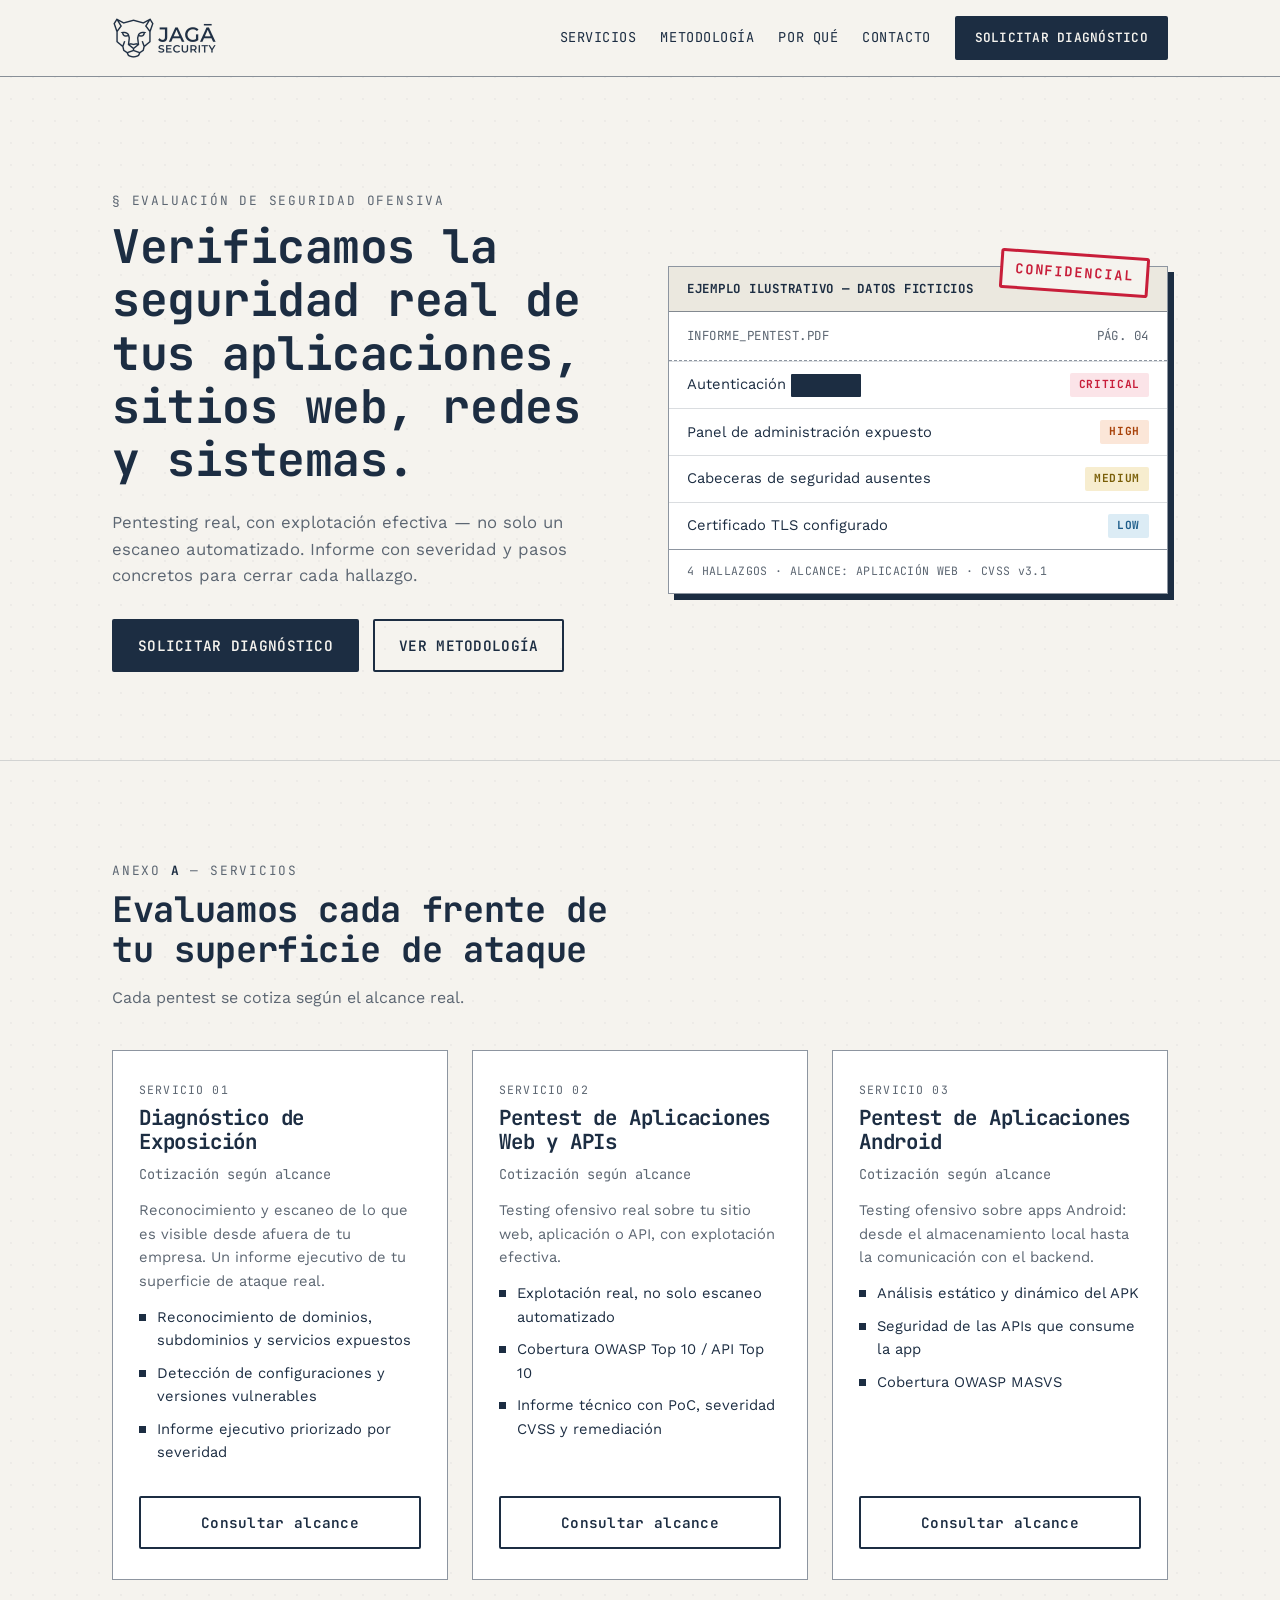
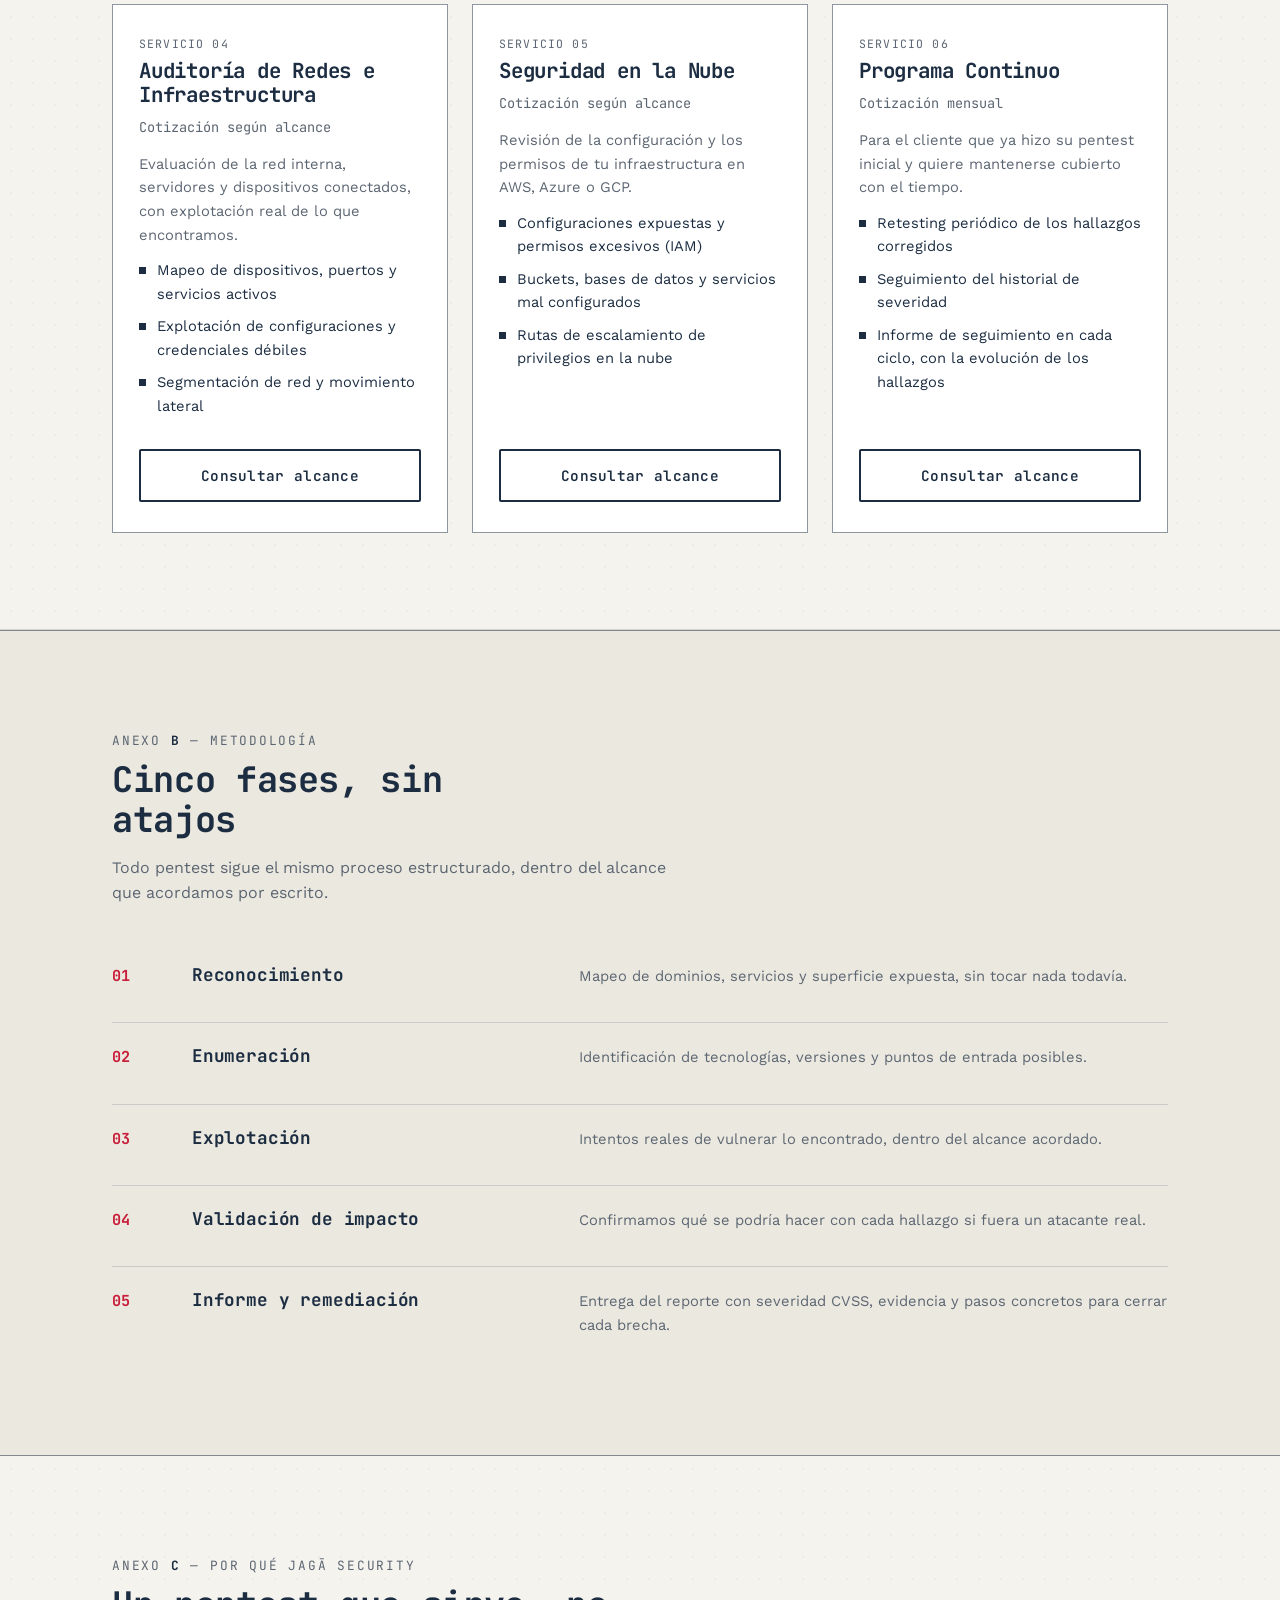
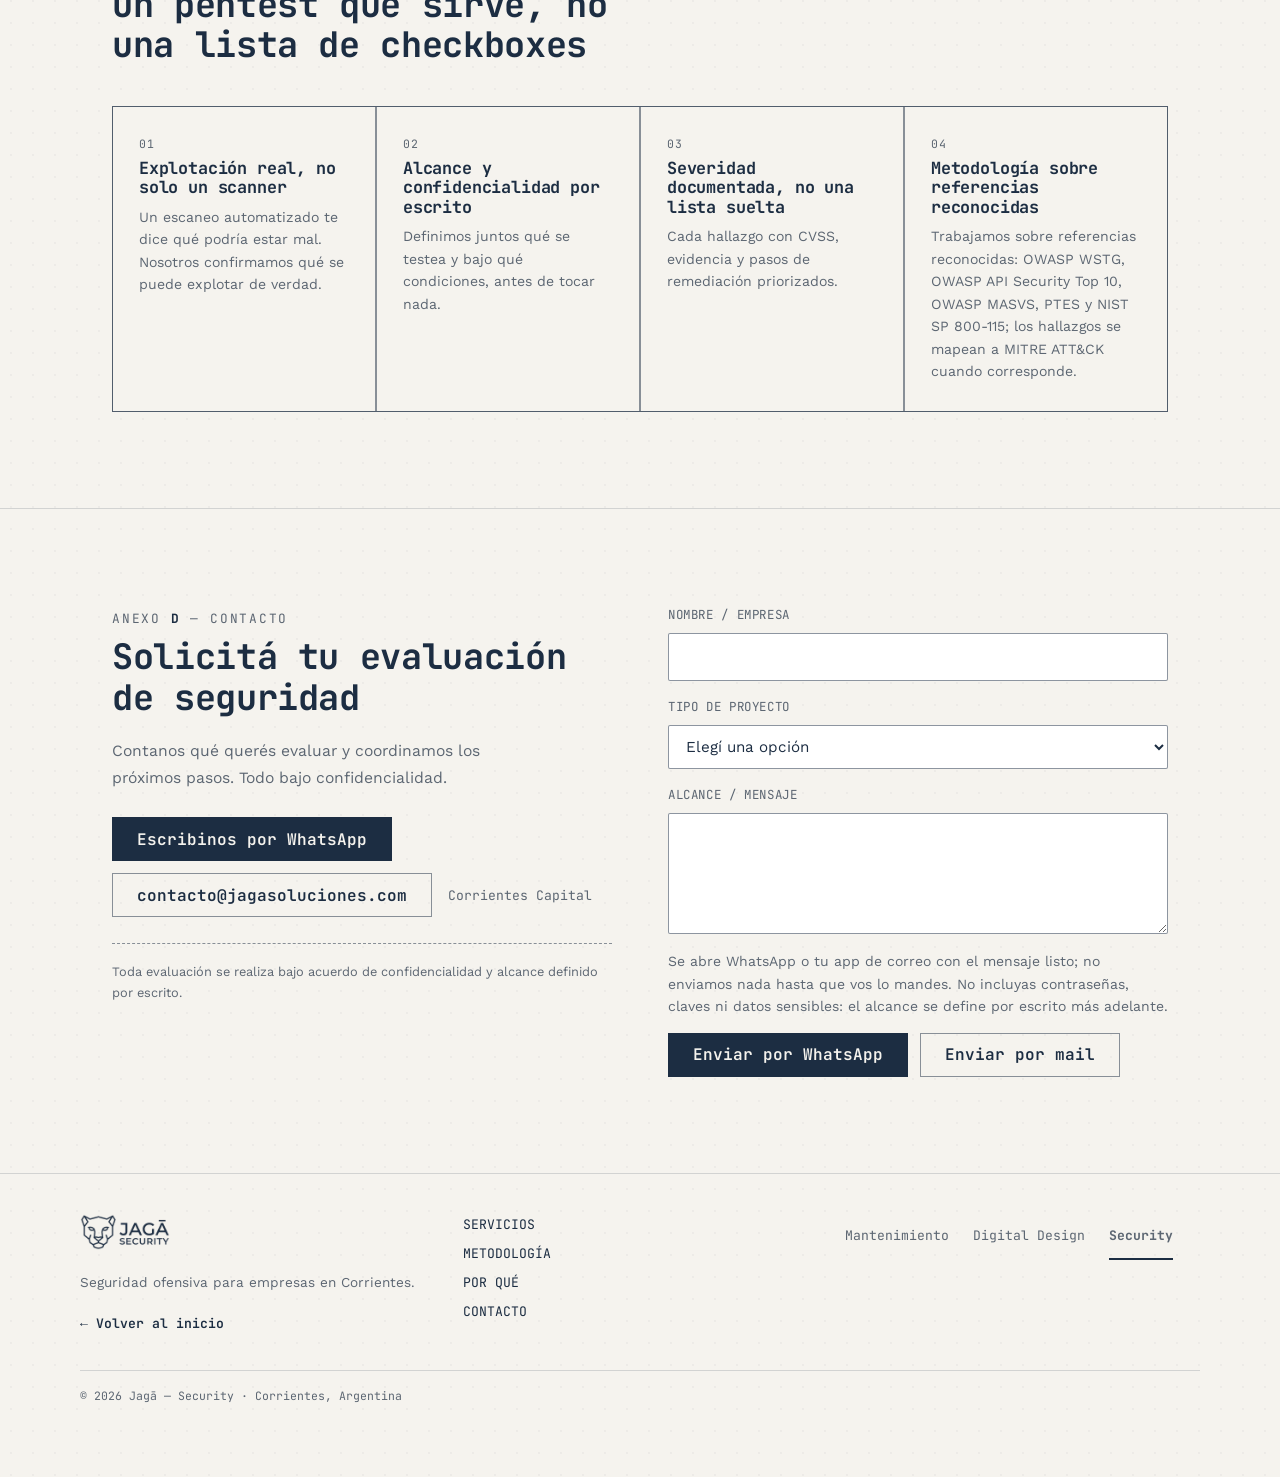
==== commit 8878019f: "feat(navegacion): «Volver al inicio» en el pie y flecha «Volver arriba» - Pie: enlace a https://jaga" ====
--- a/index.html
+++ b/index.html
@@ -36,7 +36,7 @@
 <link rel="preload" href="fonts/work-sans-latin-400-normal.woff2" as="font" type="font/woff2" crossorigin>
 
 <link rel="stylesheet" href="jaga-shared.css">
-<link rel="stylesheet" href="styles.css">
+<link rel="stylesheet" href="styles.css?v=20261014">
 
 <!-- JSON-LD: LocalBusiness -->
 <script type="application/ld+json">
@@ -68,7 +68,7 @@
 
 <header style="position:sticky; top:0; z-index:50; background:var(--paper); border-bottom:1px solid var(--line-strong);">
   <div class="wrap" style="display:flex; align-items:center; justify-content:space-between; gap:20px; padding:16px clamp(20px,5vw,32px);">
-    <a href="#inicio" aria-label="Jagā Security — inicio" style="display:flex; align-items:center;">
+    <a id="arriba" href="#inicio" aria-label="Jagā Security — inicio" style="display:flex; align-items:center;">
       <img src="img/jaga-security-logo.png" width="210" height="84" alt="Jagā Security" style="height:42px; width:auto;">
     </a>
 
@@ -344,6 +344,7 @@
           <img src="img/jaga-security-logo.png" width="210" height="84" alt="Jagā Security" loading="lazy" decoding="async" style="height:36px; width:auto;">
         </a>
         <p style="font-size:0.85rem; color:var(--ink-muted); margin:14px 0 0;">Seguridad ofensiva para empresas en Corrientes.</p>
+        <a class="back-home" href="https://jagasoluciones.com/" aria-label="Volver al inicio de jagasoluciones.com"><span aria-hidden="true">←</span> Volver al inicio</a>
       </div>
       <nav style="display:flex; flex-direction:column; gap:8px; font-family:var(--font-mono); font-size:0.82rem;">
         <a href="#servicios" style="text-decoration:none; color:var(--ink);">SERVICIOS</a>
@@ -366,8 +367,11 @@
     </div>
   </footer>
 
-
-<script src="script.js"></script>
+  <a class="to-top" id="volver-arriba" href="#arriba" aria-label="Volver arriba">
+    <svg width="22" height="22" viewBox="0 0 24 24" aria-hidden="true" focusable="false"><path d="M12 20V5M5 11.5L12 4.5l7 7" fill="none" stroke="currentColor" stroke-width="2" stroke-linecap="square"></path></svg>
+  </a>
+
+<script src="script.js?v=20261014"></script>
 <script src="composer.js" defer></script>
 </body>
 </html>
--- a/styles.css
+++ b/styles.css
@@ -279,3 +279,32 @@
 .input:focus-visible { outline-offset: 0; border-color: var(--ink); }
 textarea.input { resize: vertical; min-height: 100px; }
 .jaga-contact__meta { font-family: var(--font-mono); font-size: 0.82rem; color: var(--ink-muted); }
+
+/* ============================================================
+   Pie: enlace al hub y flecha flotante "Volver arriba"
+   ============================================================ */
+a.back-home {
+  display: inline-flex; align-items: center; gap: 8px; min-height: 44px; margin-top: 8px;
+  font-family: var(--font-mono); font-size: 0.82rem; font-weight: 600; text-decoration: none; color: var(--ink);
+}
+a.back-home:hover { text-decoration: underline; text-underline-offset: 3px; }
+/* Aire bajo el pie para que la flecha nunca tape sus enlaces al final de la página
+   (el pie fija su padding inline, por eso va como margen) */
+footer { margin-bottom: calc(48px + env(safe-area-inset-bottom, 0px)); }
+
+/* Oculta (y fuera del orden de Tab) hasta que script.js le pone .is-visible */
+.to-top {
+  position: fixed; z-index: 40;
+  right: calc(16px + env(safe-area-inset-right, 0px));
+  bottom: calc(16px + env(safe-area-inset-bottom, 0px));
+  display: flex; align-items: center; justify-content: center; width: 48px; height: 48px;
+  color: var(--paper); background: var(--ink); border-radius: 2px; box-shadow: 4px 4px 0 var(--line-strong);
+  visibility: hidden; opacity: 0;
+}
+.to-top.is-visible { visibility: visible; opacity: 1; }
+a.to-top:hover { color: var(--paper); background: #000; }
+.to-top svg { display: block; }
+@media (prefers-reduced-motion: no-preference) {
+  .to-top { transition: opacity 0.2s ease, visibility 0s linear 0.2s; }
+  .to-top.is-visible { transition: opacity 0.2s ease, visibility 0s; }
+}
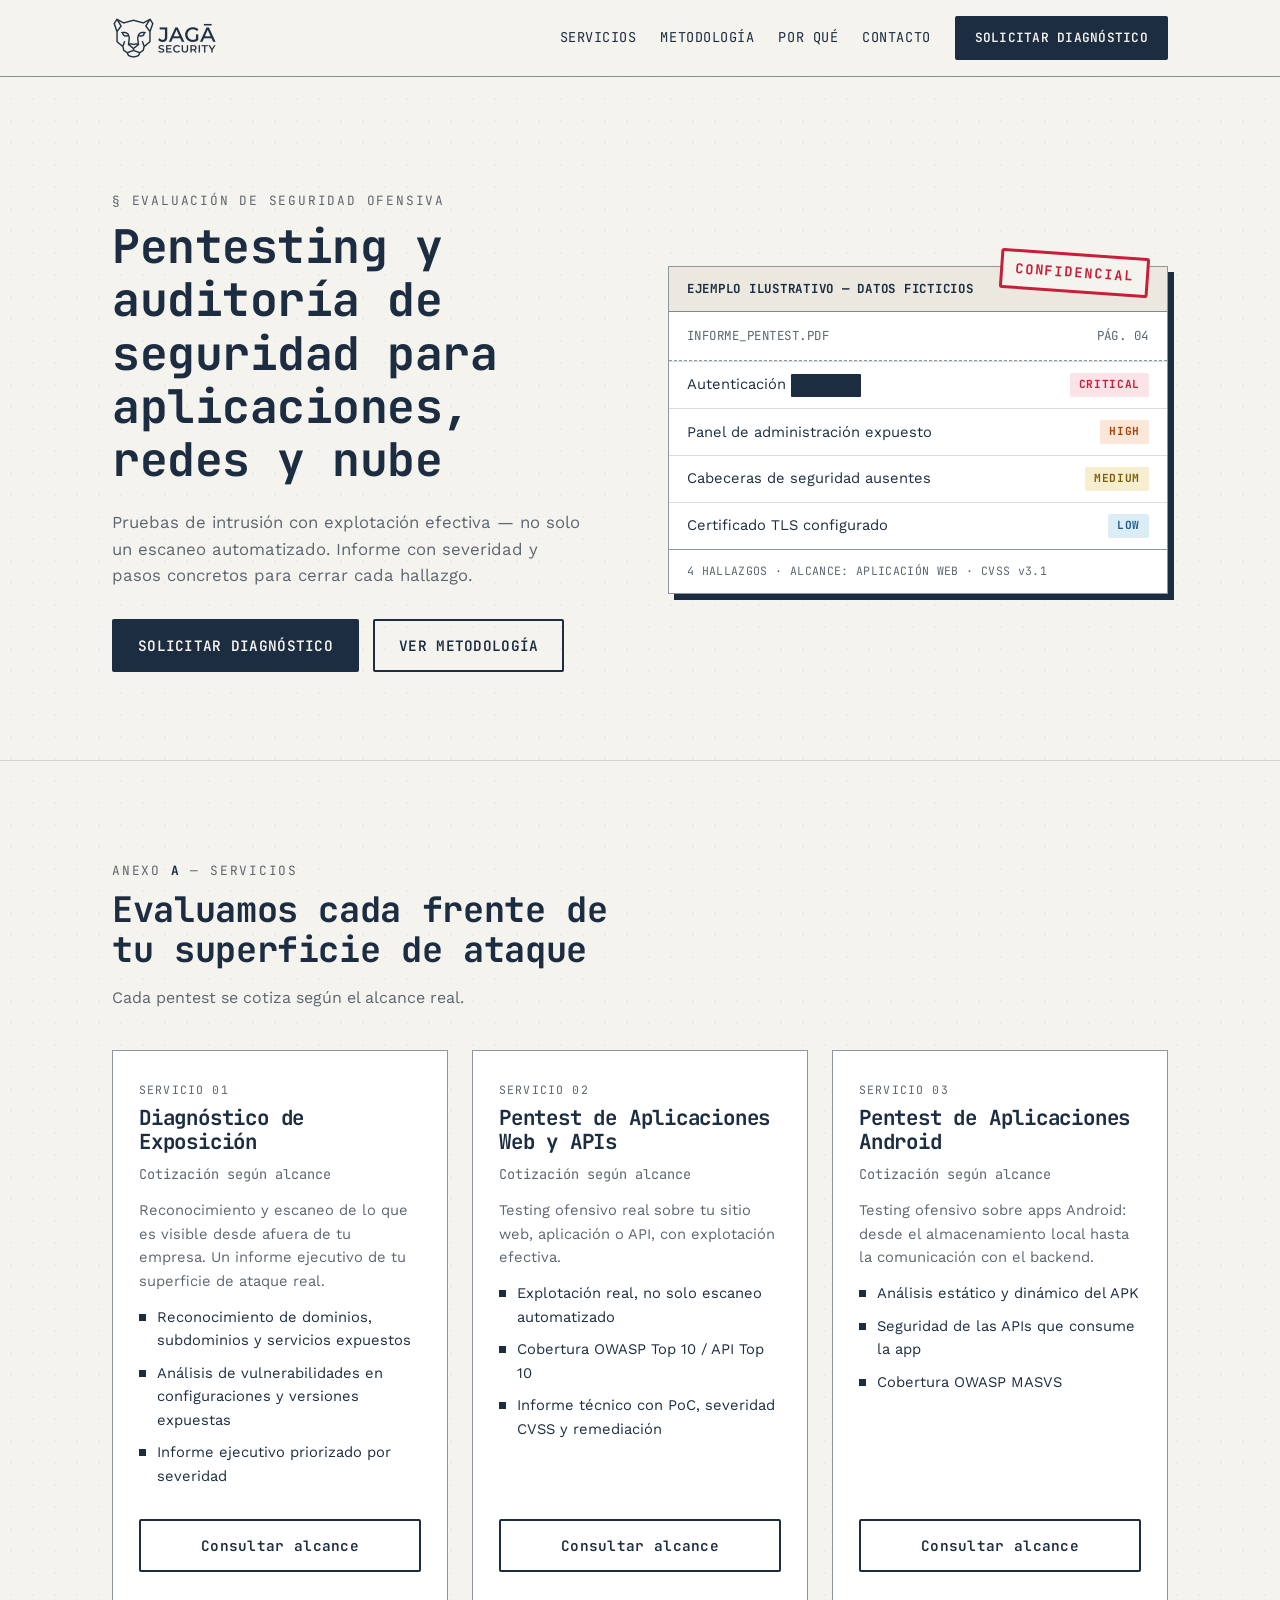
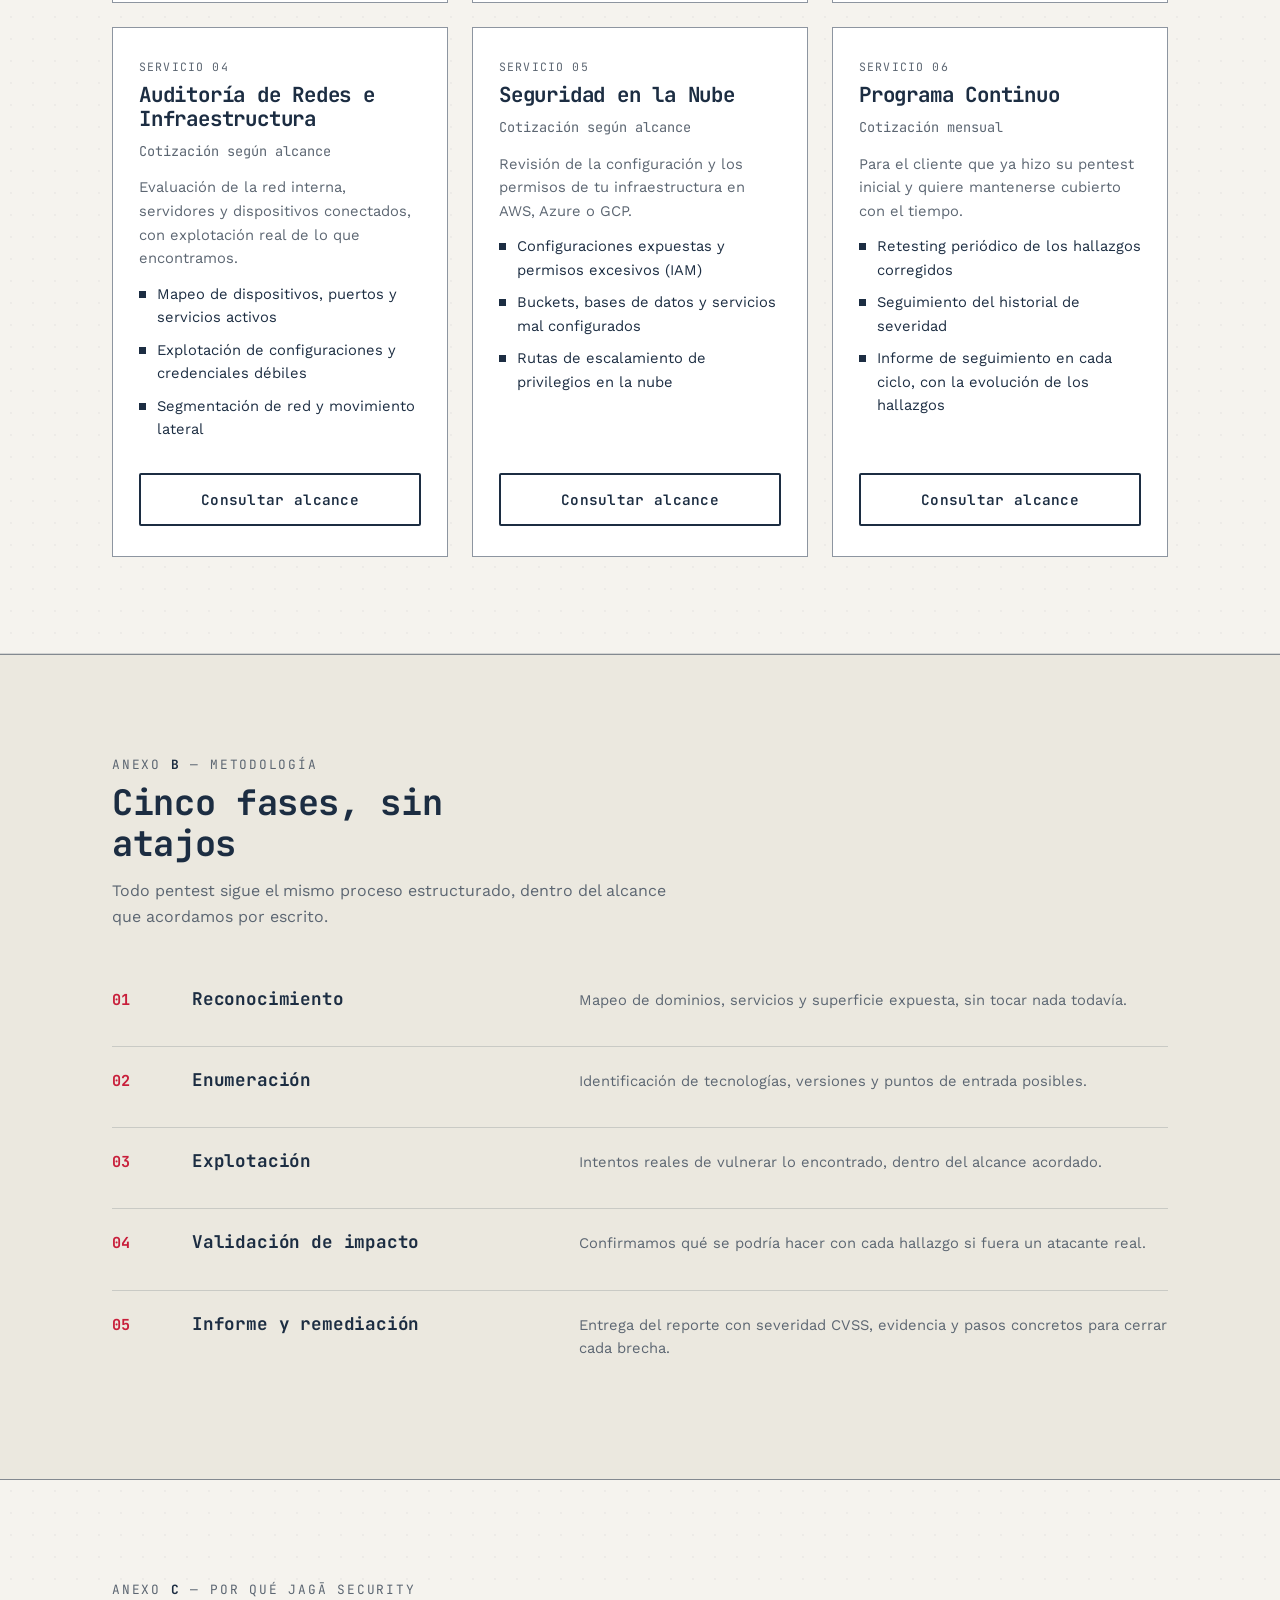
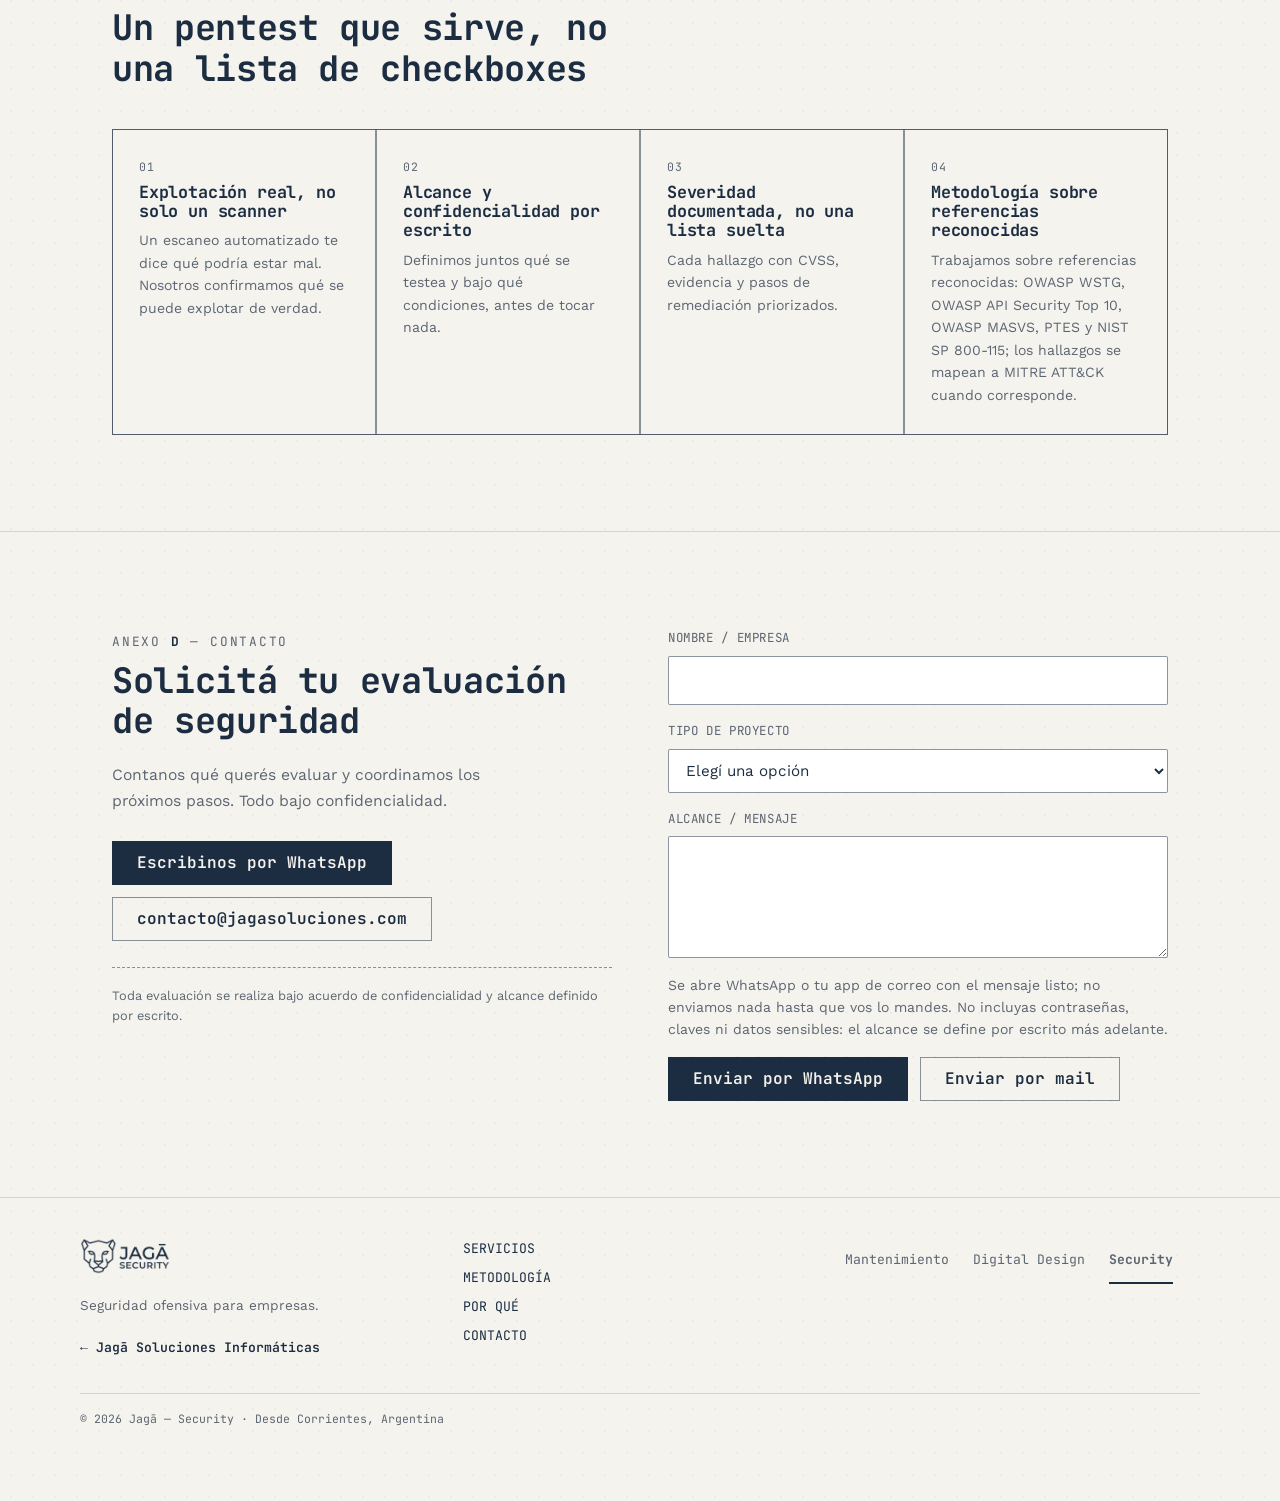
==== commit 1610f164: "feat(seo): H1, metadatos y JSON-LD para pentesting y auditoría de seguridad - H1 «Pentesting y audit" ====
--- a/index.html
+++ b/index.html
@@ -5,15 +5,15 @@
 <meta http-equiv="Content-Security-Policy" content="default-src 'none'; script-src 'self'; style-src 'self' 'unsafe-inline'; img-src 'self' data:; font-src 'self'; connect-src 'none'; frame-src 'none'; media-src 'none'; object-src 'none'; base-uri 'none'; form-action 'none'">
 <meta name="referrer" content="no-referrer">
 <meta name="viewport" content="width=device-width, initial-scale=1.0">
-<title>Jagā Security — Pentesting y Seguridad Ofensiva en Corrientes</title>
-<meta name="description" content="Pentesting real sobre tu aplicación web, API o infraestructura. Explotación efectiva, no solo un escaneo — informe con severidad CVSS y remediación. Corrientes Capital.">
+<title>Pentesting y auditoría de seguridad | Jagā Security</title>
+<meta name="description" content="Pentesting y pruebas de intrusión en aplicaciones web, APIs, apps Android, infraestructura y nube. Informe con severidad CVSS y pasos para remediar.">
 <link rel="canonical" href="https://security.jagasoluciones.com/">
 
 <!-- Open Graph -->
 <meta property="og:type" content="website">
 <meta property="og:site_name" content="Jagā Security">
-<meta property="og:title" content="Jagā Security — Pentesting y Auditorías de Seguridad Ofensiva">
-<meta property="og:description" content="Explotación real, no solo un escaneo. Informe con severidad CVSS y remediación. Corrientes Capital.">
+<meta property="og:title" content="Jagā Security — Pentesting y auditoría de seguridad">
+<meta property="og:description" content="Pruebas de intrusión con explotación real, no solo un escaneo. Informe con severidad CVSS y pasos para remediar.">
 <meta property="og:url" content="https://security.jagasoluciones.com/">
 <meta property="og:image" content="https://security.jagasoluciones.com/img/og.png">
 <meta property="og:image:width" content="1200">
@@ -23,8 +23,8 @@
 
 <!-- Twitter -->
 <meta name="twitter:card" content="summary_large_image">
-<meta name="twitter:title" content="Jagā Security — Pentesting y Auditorías de Seguridad Ofensiva">
-<meta name="twitter:description" content="Explotación real, no solo un escaneo. Informe con severidad CVSS y remediación. Corrientes Capital.">
+<meta name="twitter:title" content="Jagā Security — Pentesting y auditoría de seguridad">
+<meta name="twitter:description" content="Pruebas de intrusión con explotación real, no solo un escaneo. Informe con severidad CVSS y pasos para remediar.">
 <meta name="twitter:image" content="https://security.jagasoluciones.com/img/og.png">
 
 <meta name="robots" content="index, follow">
@@ -52,13 +52,22 @@
     "addressRegion": "Corrientes",
     "addressCountry": "AR"
   },
-  "geo": { "@type": "GeoCoordinates", "latitude": -27.4780009, "longitude": -58.8132239 },
-  "areaServed": {
-    "@type": "GeoCircle",
-    "geoMidpoint": { "@type": "GeoCoordinates", "latitude": -27.4780009, "longitude": -58.8132239 },
-    "geoRadius": "10000"
-  },
-  "description": "Pentesting y auditorías de seguridad ofensiva sobre aplicaciones web, APIs e infraestructura, para empresas y PyMEs en Corrientes Capital."
+  "parentOrganization": { "@type": "Organization", "@id": "https://jagasoluciones.com/#jaga", "name": "Jagā Soluciones Informáticas", "url": "https://jagasoluciones.com/" },
+  "description": "Pentesting, pruebas de intrusión y auditoría de seguridad sobre aplicaciones web, APIs, apps Android, infraestructura y nube, con análisis de vulnerabilidades e informe con severidad CVSS.",
+  "knowsAbout": ["Pentesting", "Pruebas de intrusión", "Auditoría de seguridad", "Análisis de vulnerabilidades", "Pentest de aplicaciones web y APIs", "Pentest de aplicaciones Android", "Auditoría de redes e infraestructura", "Seguridad en la nube"],
+  "keywords": "pentesting, pruebas de intrusión, auditoría de seguridad, análisis de vulnerabilidades",
+  "hasOfferCatalog": {
+    "@type": "OfferCatalog",
+    "name": "Servicios de Jagā Security",
+    "itemListElement": [
+      { "@type": "Offer", "itemOffered": { "@type": "Service", "name": "Diagnóstico de Exposición" } },
+      { "@type": "Offer", "itemOffered": { "@type": "Service", "name": "Pentest de Aplicaciones Web y APIs" } },
+      { "@type": "Offer", "itemOffered": { "@type": "Service", "name": "Pentest de Aplicaciones Android" } },
+      { "@type": "Offer", "itemOffered": { "@type": "Service", "name": "Auditoría de Redes e Infraestructura" } },
+      { "@type": "Offer", "itemOffered": { "@type": "Service", "name": "Seguridad en la Nube" } },
+      { "@type": "Offer", "itemOffered": { "@type": "Service", "name": "Programa Continuo" } }
+    ]
+  }
 }
 </script>
 </head>
@@ -91,8 +100,8 @@
     <div class="wrap" style="display:grid; grid-template-columns:repeat(auto-fit,minmax(340px,1fr)); gap:56px; align-items:center;">
       <div>
         <p class="exhibit">§ EVALUACIÓN DE SEGURIDAD OFENSIVA</p>
-        <h1 style="font-size:clamp(2rem,4.4vw,2.9rem); margin:0 0 22px; max-width:18ch;">Verificamos la seguridad real de tus aplicaciones, sitios web, redes y sistemas.</h1>
-        <p style="font-size:1.05rem; color:var(--ink-muted); max-width:48ch; margin:0 0 30px;">Pentesting real, con explotación efectiva — no solo un escaneo automatizado. Informe con severidad y pasos concretos para cerrar cada hallazgo.</p>
+        <h1 style="font-size:clamp(2rem,4.4vw,2.9rem); margin:0 0 22px; max-width:18ch;">Pentesting y auditoría de seguridad para aplicaciones, redes y nube</h1>
+        <p style="font-size:1.05rem; color:var(--ink-muted); max-width:48ch; margin:0 0 30px;">Pruebas de intrusión con explotación efectiva — no solo un escaneo automatizado. Informe con severidad y pasos concretos para cerrar cada hallazgo.</p>
         <div style="display:flex; flex-wrap:wrap; gap:14px;">
           <a href="#contacto" class="btn btn-primary">SOLICITAR DIAGNÓSTICO</a>
           <a href="#metodologia" class="btn btn-outline">VER METODOLOGÍA</a>
@@ -143,7 +152,7 @@
         <p style="font-size:0.92rem; color:var(--ink-muted); margin:0 0 6px;">Reconocimiento y escaneo de lo que es visible desde afuera de tu empresa. Un informe ejecutivo de tu superficie de ataque real.</p>
         <ul class="card__list">
           <li>Reconocimiento de dominios, subdominios y servicios expuestos</li>
-          <li>Detección de configuraciones y versiones vulnerables</li>
+          <li>Análisis de vulnerabilidades en configuraciones y versiones expuestas</li>
           <li>Informe ejecutivo priorizado por severidad</li>
         </ul>
         <a href="https://wa.me/5493795014911?text=Hola%2C%20quiero%20consultar%20por%20el%20Diagn%C3%B3stico%20de%20Exposici%C3%B3n" target="_blank" rel="noopener" class="btn btn-outline btn-block">Consultar alcance</a>
@@ -296,7 +305,6 @@
         <address class="jaga-contact" data-jaga-contact>
           <a class="jaga-btn jaga-btn--primary" href="https://wa.me/5493795014911?text=Hola%2C%20quiero%20consultar%20por%20un%20pentest" target="_blank" rel="noopener">Escribinos por WhatsApp</a>
           <a class="jaga-btn" href="mailto:contacto@jagasoluciones.com">contacto@jagasoluciones.com</a>
-          <span class="jaga-contact__meta">Corrientes Capital</span>
         </address>
         <p style="font-size:0.8rem; color:var(--ink-muted); margin:26px 0 0; padding-top:18px; border-top:1px dashed var(--line-strong);">Toda evaluación se realiza bajo acuerdo de confidencialidad y alcance definido por escrito.</p>
       </div>
@@ -343,8 +351,8 @@
         <a href="#inicio" style="display:inline-block;">
           <img src="img/jaga-security-logo.png" width="210" height="84" alt="Jagā Security" loading="lazy" decoding="async" style="height:36px; width:auto;">
         </a>
-        <p style="font-size:0.85rem; color:var(--ink-muted); margin:14px 0 0;">Seguridad ofensiva para empresas en Corrientes.</p>
-        <a class="back-home" href="https://jagasoluciones.com/" aria-label="Volver al inicio de jagasoluciones.com"><span aria-hidden="true">←</span> Volver al inicio</a>
+        <p style="font-size:0.85rem; color:var(--ink-muted); margin:14px 0 0;">Seguridad ofensiva para empresas.</p>
+        <a class="back-home" href="https://jagasoluciones.com/"><span aria-hidden="true">←</span> Jagā Soluciones Informáticas</a>
       </div>
       <nav style="display:flex; flex-direction:column; gap:8px; font-family:var(--font-mono); font-size:0.82rem;">
         <a href="#servicios" style="text-decoration:none; color:var(--ink);">SERVICIOS</a>
@@ -363,7 +371,7 @@
       </div>
     </div>
     <div class="wrap" style="padding-left:0; padding-right:0; margin-top:24px; padding-top:16px; border-top:1px solid var(--line); display:flex; flex-wrap:wrap; justify-content:space-between; gap:8px; font-family:var(--font-mono); font-size:0.72rem; color:var(--ink-muted);">
-      <span>© 2026 Jagā — Security · Corrientes, Argentina</span>
+      <span>© 2026 Jagā — Security · Desde Corrientes, Argentina</span>
     </div>
   </footer>
 
